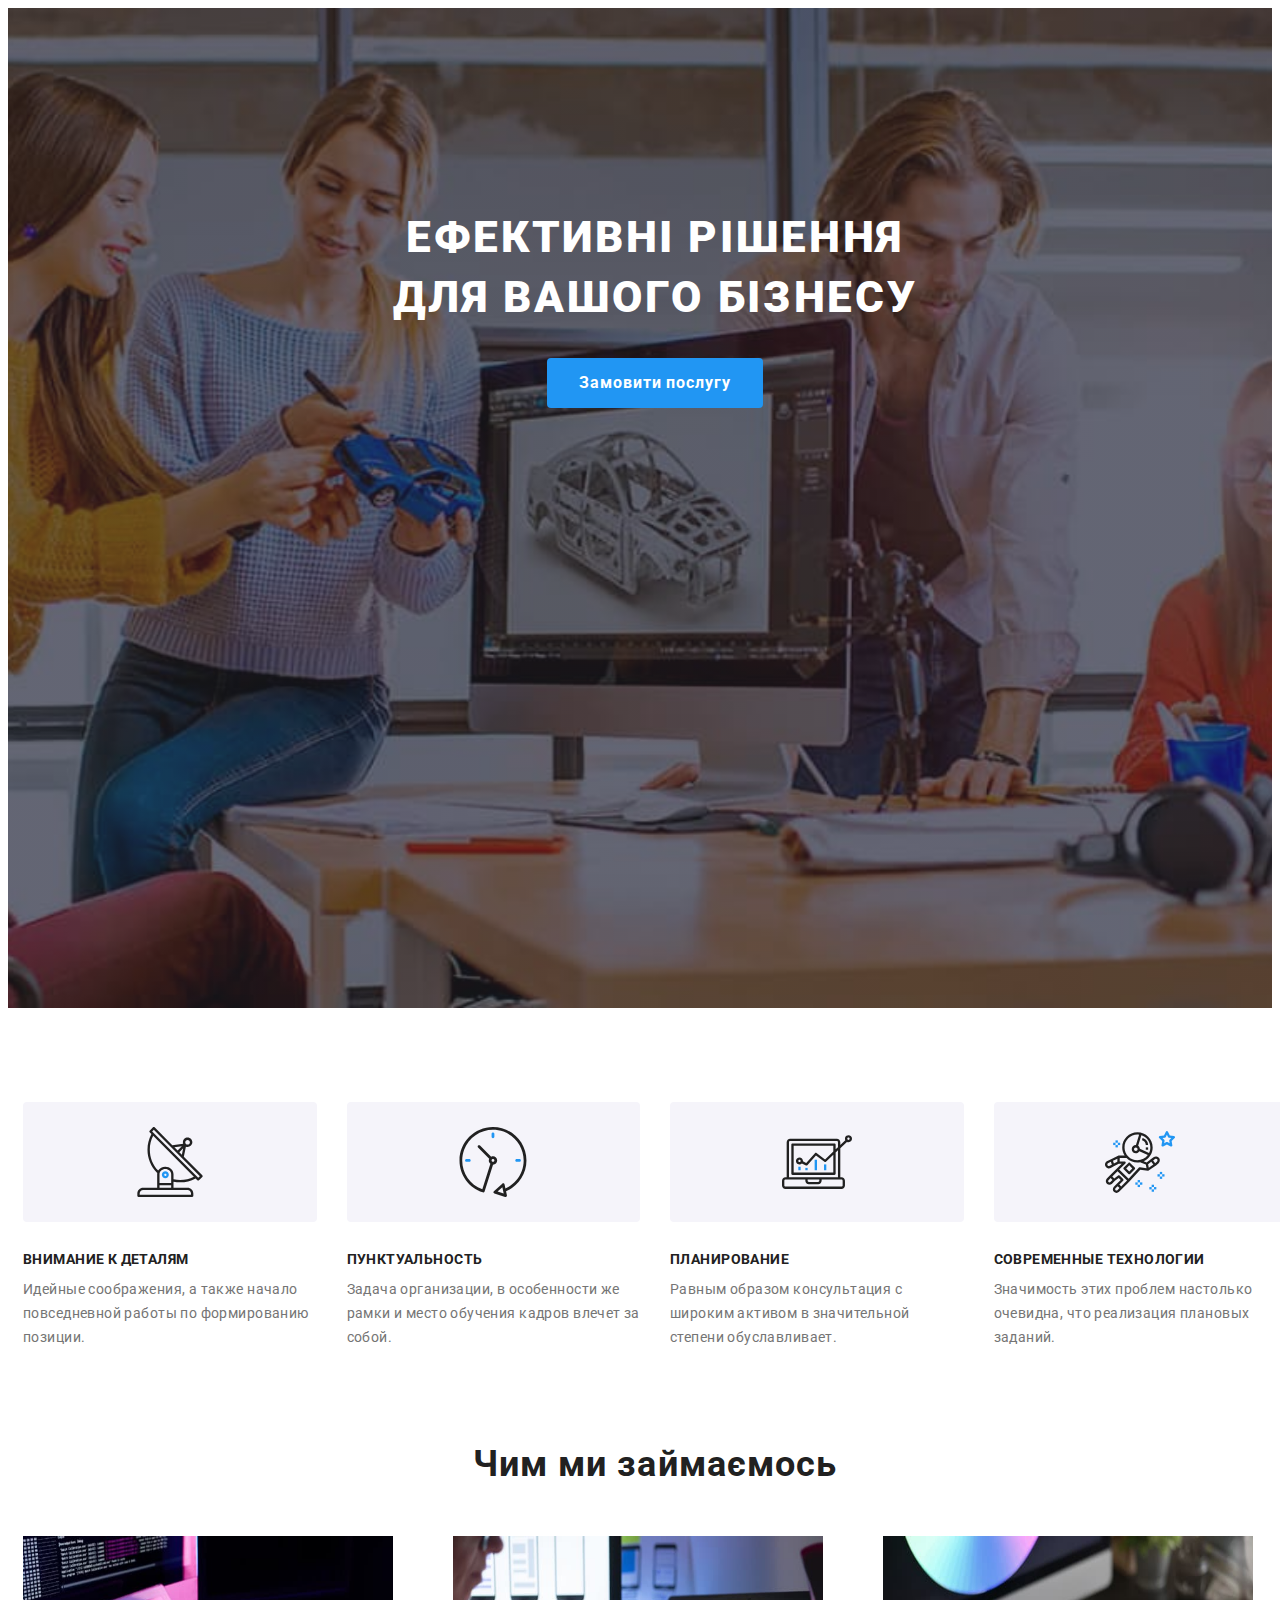
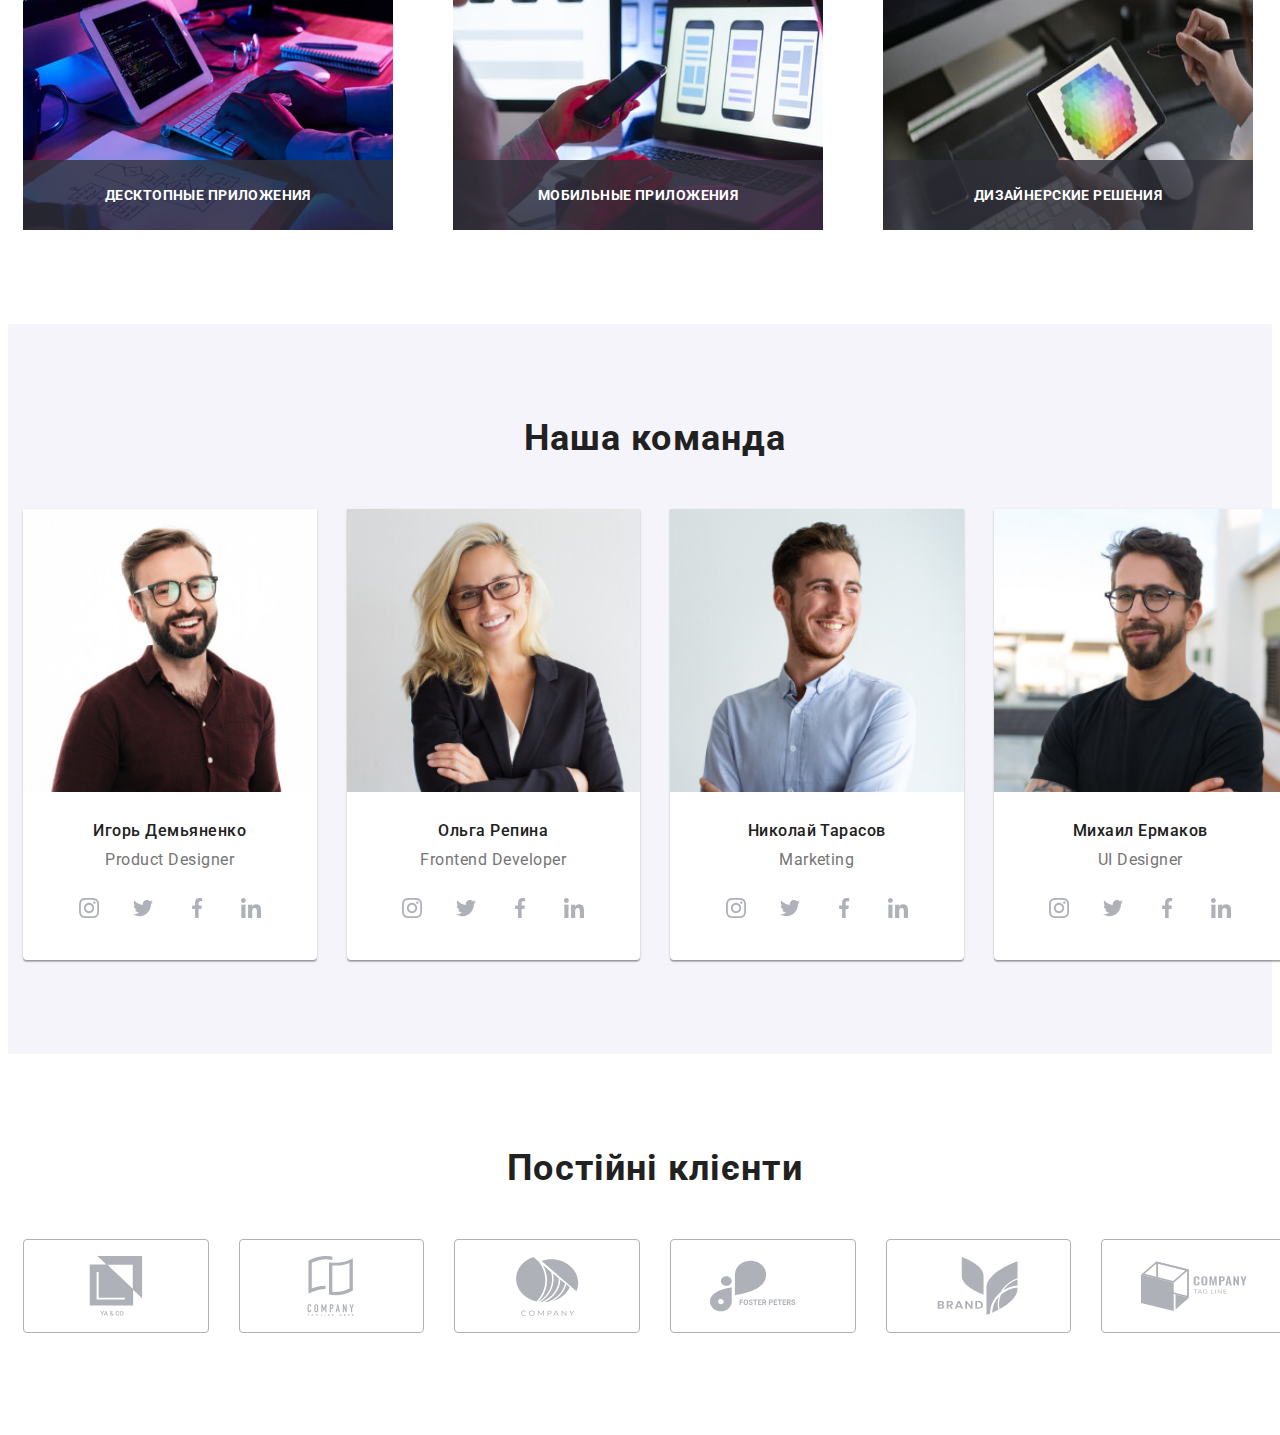
==== index.html @ 26235d07 "add some sections and all pictures" ====
<!DOCTYPE html>
<html lang="ru">
  <head>
    <meta charset="UTF-8" />
    <meta http-equiv="X-UA-Compatible" content="IE=edge" />
    <meta name="viewport" content="width=device-width, initial-scale=1.0" />
    <link rel="preconnect" href="https://fonts.googleapis.com" />
    <link rel="preconnect" href="https://fonts.gstatic.com" crossorigin />
    <title>hwone</title>
    <link
      href="https://fonts.googleapis.com/css2?family=Raleway:wght@700&family=Roboto:wght@400;500;700;900&display=swap"
      rel="stylesheet"
    />
    <link
      rel="stylesheet"
      href="https://cdnjs.cloudflare.com/ajax/libs/modern-normalize/1.1.0/modern-normalize.min.css"
      integrity="sha512-wpPYUAdjBVSE4KJnH1VR1HeZfpl1ub8YT/NKx4PuQ5NmX2tKuGu6U/JRp5y+Y8XG2tV+wKQpNHVUX03MfMFn9Q=="
      crossorigin="anonymous"
      referrerpolicy="no-referrer"
    />
    <!-- <link rel="stylesheet" href="./css/styles.css" /> -->
    <link rel="stylesheet" href="./css/main.min.css" />
    <meta name="viewport" content="width=device-width, initial-scale=1.0" />
  </head>
  <body>
    <!-- хедер -->
    <!-- <header class="header-page">
      <div class="container header">
        <nav class="navigation">
          <a href="./index.html" class="logo logo--dark link"><span class="logo--acent">Web</span>Studio</a>
          <ul class="nav-list list">
            <li class="nav-list__item">
              <a href="#" class="nav-list__link current link">Студія</a>
            </li>
            <li class="nav-list__item">
              <a href="portfolio.html" class="nav-list__link link">Портфоліо</a>
            </li>
            <li class="nav-list__item">
              <a href="#" class="nav-list__link link">Контакти</a>
            </li>
          </ul>
        </nav>

        <ul class="contacts-list list">
          <li class="contacts-list__item">
            <a href="mailto:info@devstudio.com" class="contacts-list__link contacts-list__text link"
              ><svg class="contacts-list__icon" width="16" height="12">
                <use href="./images/symbol-defs.svg#icon-envelope"></use>
              </svg>
              info@devstudio.com</a
            >
          </li>
          <li class="contacts-list__item">
            <a href="tel:+380961111111" class="contacts-list__link contacts-list__text link">
              <svg class="contacts-list__icon" width="10" height="16">
                <use href="./images/symbol-defs.svg#icon-smartphone"></use>
              </svg>
              +38 096 111 11 11
            </a>
          </li>
        </ul>
      </div>
    </header> -->

    <!-- кінець хедер -->

    <!-- герой -->
    <main>
      <section class="hero">
        <div class="container">
          <h1 class="baner__text">
            Ефективні рішення <br />
            для вашого бізнесу
          </h1>
          <button data-modal-open type="button" class="baner-btn">Замовити послугу</button>
        </div>
      </section>
      <!-- кінець героя -->

      <!-- Особливості -->
      <section class="section">
        <div class="container container--features">
          <h2 class="visually-hidden">Особливості</h2>
          <ul class="features-list list">
            <li class="features-list__item">
              <div class="features-list__img">
                <svg width="70" height="70">
                  <use href="./images/symbol-defs.svg#icon-antenna-1"></use>
                </svg>
              </div>
              <h3 class="features-list__name">Внимание к деталям</h3>
              <p class="features-list__text">
                Идейные соображения, а также начало повседневной работы по формированию позиции.
              </p>
            </li>

            <li class="features-list__item">
              <div class="features-list__img">
                <svg width="70" height="70">
                  <use href="./images/symbol-defs.svg#icon-clock-1"></use>
                </svg>
              </div>
              <h3 class="features-list__name">Пунктуальность</h3>
              <p class="features-list__text">
                Задача организации, в особенности же рамки и место обучения кадров влечет за собой.
              </p>
            </li>

            <li class="features-list__item">
              <div class="features-list__img">
                <svg width="70" height="70">
                  <use href="./images/symbol-defs.svg#icon-diagram-1"></use>
                </svg>
              </div>
              <h3 class="features-list__name">Планирование</h3>
              <p class="features-list__text">
                Равным образом консультация с широким активом в значительной степени обуславливает.
              </p>
            </li>

            <li class="features-list__item">
              <div class="features-list__img">
                <svg width="70" height="70">
                  <use href="./images/symbol-defs.svg#icon-astronaut-1"></use>
                </svg>
              </div>
              <h3 class="features-list__name">Современные технологии</h3>
              <p class="features-list__text">
                Значимость этих проблем настолько очевидна, что реализация плановых заданий.
              </p>
            </li>
          </ul>
        </div>
      </section>
      <!-- кінець особливості -->

      <!-- Чим ми займаємось -->
      <section class="section section--works">
        <div class="container">
          <h2 class="works__label">Чим ми займаємось</h2>
          <ul class="works-list list">
            <li class="works-list__item">
              <img src="images/box1.jpg" width="370" height="294" alt="box1" />
              <p class="works-list__text">Десктопные приложения</p>
            </li>
            <li class="works-list__item">
              <img src="images/box2.jpg" width="370" height="294" alt="box2" />
              <p class="works-list__text">Мобильные приложения</p>
            </li>
            <li class="works-list__item">
              <img src="images/box3.jpg" width="370" height="294" alt="box3" />
              <p class="works-list__text">Дизайнерские решения</p>
            </li>
          </ul>
        </div>
      </section>
      <!-- кінець чим ми займаємось -->

      <!-- Наша команда -->
      <section class="about-us section">
        <div class="container">
          <h2 class="members-label">Наша команда</h2>
          <ul class="members-list list">
            <li class="members-list__item">
              <picture>
                <source
                  srcset="images/img(1-1)-desc.jpg 1x, images/img(1-2)-desc.jpg 2x"
                  type="image/jpeg"
                  media="(min-width: 1200px)"
                />

                <source
                  srcset="images/tab/index/img(1-1)-tab.jpg 1x, images/tab/index/img(1-2)-tab.jpg 2x"
                  type="image/jpeg"
                  media="(min-width: 768px)"
                />

                <source
                  srcset="images/mob/index/img(1-1)-mob.jpg 1x, images/mob/index/img(1-2)-mob.jpg 2x"
                  type="image/jpeg"
                  media="(min-width: 480px)"
                />

                <img src="images/mob/index/img(1-1)-mob.jpg" alt="teamcard1" width="450" height="auto" />
              </picture>

              <div class="member-info">
                <h3 class="member-info__label">Игорь Демьяненко</h3>
                <p class="member-info__position">Product Designer</p>
                <ul class="social-list list">
                  <li class="social-list__item">
                    <a href="" class="social-list__link link">
                      <svg class="social-list__icon" width="20" height="20">
                        <use href="./images/symbol-defs.svg#icon-instagram-2"></use>
                      </svg>
                    </a>
                  </li>
                  <li class="social-list__item">
                    <a href="" class="social-list__link link">
                      <svg class="social-list__icon" width="20" height="20">
                        <use href="./images/symbol-defs.svg#icon-twitter-1"></use>
                      </svg>
                    </a>
                  </li>
                  <li class="social-list__item">
                    <a href="" class="social-list__link link">
                      <svg class="social-list__icon" width="20" height="20">
                        <use href="./images/symbol-defs.svg#icon-facebook-1"></use>
                      </svg>
                    </a>
                  </li>
                  <li class="social-list__item">
                    <a href="" class="social-list__link link">
                      <svg class="social-list__icon" width="20" height="20">
                        <use href="./images/symbol-defs.svg#icon-linkedin-1"></use>
                      </svg>
                    </a>
                  </li>
                </ul>
              </div>
            </li>

            <li class="members-list__item">
              <picture>
                <source
                  srcset="images/img(2-1)-desc.jpg 1x, images/img(2-2)-desc.jpg 2x"
                  type="image/jpeg"
                  media="(min-width: 1200px)"
                />

                <source
                  srcset="images/tab/index/img(2-1)-tab.jpg 1x, images/tab/index/img(2-2)-tab.jpg 2x"
                  type="image/jpeg"
                  media="(min-width: 768px)"
                />

                <source
                  srcset="images/mob/index/img(2-1)-mob.jpg 1x, images/mob/index/img(2-2)-mob.jpg 2x"
                  type="image/jpeg"
                  media="(min-width: 480px)"
                />

                <img src="images/mob/index/img(2-1)-mob.jpg" alt="teamcard2" width="450" height="auto" />
              </picture>

              <div class="member-info">
                <h3 class="member-info__label">Ольга Репина</h3>
                <p class="member-info__position">Frontend Developer</p>
                <ul class="social-list list">
                  <li class="social-list__item">
                    <a href="" class="social-list__link link">
                      <svg class="social-list__icon" width="20" height="20">
                        <use href="./images/symbol-defs.svg#icon-instagram-2"></use>
                      </svg>
                    </a>
                  </li>
                  <li class="social-list__item">
                    <a href="" class="social-list__link link">
                      <svg class="social-list__icon" width="20" height="20">
                        <use href="./images/symbol-defs.svg#icon-twitter-1"></use>
                      </svg>
                    </a>
                  </li>
                  <li class="social-list__item">
                    <a href="" class="social-list__link link">
                      <svg class="social-list__icon" width="20" height="20">
                        <use href="./images/symbol-defs.svg#icon-facebook-1"></use>
                      </svg>
                    </a>
                  </li>
                  <li class="social-list__item">
                    <a href="" class="social-list__link link">
                      <svg class="social-list__icon" width="20" height="20">
                        <use href="./images/symbol-defs.svg#icon-linkedin-1"></use>
                      </svg>
                    </a>
                  </li>
                </ul>
              </div>
            </li>

            <li class="members-list__item">
              <picture>
                <source
                  srcset="images/img(3-1)-desc.jpg 1x, images/img(3-2)-desc.jpg 2x"
                  type="image/jpeg"
                  media="(min-width: 1200px)"
                />

                <source
                  srcset="images/tab/index/img(3-1)-tab.jpg 1x, images/tab/index/img(3-2)-tab.jpg 2x"
                  type="image/jpeg"
                  media="(min-width: 768px)"
                />

                <source
                  srcset="images/mob/index/img(3-1)-mob.jpg 1x, images/mob/index/img(3-2)-mob.jpg 2x"
                  type="image/jpeg"
                  media="(min-width: 480px)"
                />

                <img src="images/mob/index/img(3-1)-mob.jpg" alt="teamcard3" width="450" height="auto" />
              </picture>

              <div class="member-info">
                <h3 class="member-info__label">Николай Тарасов</h3>
                <p class="member-info__position">Marketing</p>
                <ul class="social-list list">
                  <li class="social-list__item">
                    <a href="" class="social-list__link link">
                      <svg class="social-list__icon" width="20" height="20">
                        <use href="./images/symbol-defs.svg#icon-instagram-2"></use>
                      </svg>
                    </a>
                  </li>
                  <li class="social-list__item">
                    <a href="" class="social-list__link link">
                      <svg class="social-list__icon" width="20" height="20">
                        <use href="./images/symbol-defs.svg#icon-twitter-1"></use>
                      </svg>
                    </a>
                  </li>
                  <li class="social-list__item">
                    <a href="" class="social-list__link link">
                      <svg class="social-list__icon" width="20" height="20">
                        <use href="./images/symbol-defs.svg#icon-facebook-1"></use>
                      </svg>
                    </a>
                  </li>
                  <li class="social-list__item">
                    <a href="" class="social-list__link link">
                      <svg class="social-list__icon" width="20" height="20">
                        <use href="./images/symbol-defs.svg#icon-linkedin-1"></use>
                      </svg>
                    </a>
                  </li>
                </ul>
              </div>
            </li>

            <li class="members-list__item">
              <picture>
                <source
                  srcset="images/img(4-1)-desc.jpg 1x, images/img(4-2)-desc.jpg 2x"
                  type="image/jpeg"
                  media="(min-width: 1200px)"
                />

                <source
                  srcset="images/tab/index/img(4-1)-tab.jpg 1x, images/tab/index/img(4-2)-tab.jpg 2x"
                  type="image/jpeg"
                  media="(min-width: 768px)"
                />

                <source
                  srcset="images/mob/index/img(4-1)-mob.jpg 1x, images/mob/index/img(4-2)-mob.jpg 2x"
                  type="image/jpeg"
                  media="(min-width: 480px)"
                />

                <img src="images/mob/index/img(4-1)-mob.jpg" alt="teamcard4" width="450" height="auto" />
              </picture>

              <div class="member-info">
                <h3 class="member-info__label">Михаил Ермаков</h3>
                <p class="member-info__position">UI Designer</p>
                <ul class="social-list list">
                  <li class="social-list__item">
                    <a href="" class="social-list__link link">
                      <svg class="social-list__icon" width="20" height="20">
                        <use href="./images/symbol-defs.svg#icon-instagram-2"></use>
                      </svg>
                    </a>
                  </li>
                  <li class="social-list__item">
                    <a href="" class="social-list__link link">
                      <svg class="social-list__icon" width="20" height="20">
                        <use href="./images/symbol-defs.svg#icon-twitter-1"></use>
                      </svg>
                    </a>
                  </li>
                  <li class="social-list__item">
                    <a href="" class="social-list__link link">
                      <svg class="social-list__icon" width="20" height="20">
                        <use href="./images/symbol-defs.svg#icon-facebook-1"></use>
                      </svg>
                    </a>
                  </li>
                  <li class="social-list__item">
                    <a href="" class="social-list__link link">
                      <svg class="social-list__icon" width="20" height="20">
                        <use href="./images/symbol-defs.svg#icon-linkedin-1"></use>
                      </svg>
                    </a>
                  </li>
                </ul>
              </div>
            </li>
          </ul>
        </div>
      </section>
      <!-- кінець наша команда -->

      <!-- партнери -->

      <section class="partners">
        <div class="container">
          <h2 class="partners-label">Постійні клієнти</h2>
          <ul class="partners-list list">
            <li class="partners-list__item">
              <a href="" class="partners-list__link link"
                ><svg class="partners-list__icon" width="106" height="60">
                  <use href="./images/symbol-defs.svg#icon-group"></use></svg
              ></a>
            </li>
            <li class="partners-list__item">
              <a href="" class="partners-list__link link"
                ><svg class="partners-list__icon" width="106" height="60">
                  <use href="./images/symbol-defs.svg#icon-group-1"></use></svg
              ></a>
            </li>
            <li class="partners-list__item">
              <a href="" class="partners-list__link link"
                ><svg class="partners-list__icon" width="106" height="60">
                  <use href="./images/symbol-defs.svg#icon-group-2"></use></svg
              ></a>
            </li>
            <li class="partners-list__item">
              <a href="" class="partners-list__link link"
                ><svg class="partners-list__icon" width="106" height="60">
                  <use href="./images/symbol-defs.svg#icon-group-3"></use></svg
              ></a>
            </li>
            <li class="partners-list__item">
              <a href="" class="partners-list__link link"
                ><svg class="partners-list__icon" width="106" height="60">
                  <use href="./images/symbol-defs.svg#icon-group-4"></use></svg
              ></a>
            </li>
            <li class="partners-list__item">
              <a href="" class="partners-list__link link"
                ><svg class="partners-list__icon" width="106" height="60">
                  <use href="./images/symbol-defs.svg#icon-group-5"></use></svg
              ></a>
            </li>
          </ul>
        </div>
      </section>
    </main>
    <!-- кінець партнери -->

    <!-- Підвал -->
    <!-- <footer class="footer">
      <div class="container footer-main">
        <div class="container-footer">
          <a href="./index.html" class="logo logo--light link"><span class="logo--acent">Web</span>Studio</a>
          <address class="address">
            <ul class="address-list list">
              <li class="address-list__item">
                <a
                  class="address-list__link link"
                  href="https://goo.gl/maps/oR3F1YAG6LvCoMsa9"
                  target="_blank"
                  rel="noopener noreferrer"
                  >г. Киев, пр-т Леси Украинки, 26</a
                >
              </li>
              <li class="address-list__item">
                <a class="address-list__link address-list__text link" href="mailto:info@example.com"
                  >info@devstudio.com</a
                >
              </li>
              <li class="address-list__item">
                <a class="address-list__link address-list__text link" href="tel:+380991111111"
                  >+38 099 111 11 11</a
                >
              </li>
            </ul>
          </address>
        </div>
        <div class="footer-social">
          <h3 class="footer-soc-label">Долучайтесь</h3>
          <ul class="soc-list list">
            <li class="soc-list__item">
              <a href="" class="soc-list__link link">
                <svg class="soc-list__icon" width="20" height="20">
                  <use href="./images/symbol-defs.svg#icon-instagram-2"></use>
                </svg>
              </a>
            </li>
            <li class="soc-list__item">
              <a href="" class="soc-list__link link">
                <svg class="soc-list__icon" width="20" height="20">
                  <use href="./images/symbol-defs.svg#icon-twitter-1"></use>
                </svg>
              </a>
            </li>
            <li class="soc-list__item">
              <a href="" class="soc-list__link link">
                <svg class="soc-list__icon" width="20" height="20">
                  <use href="./images/symbol-defs.svg#icon-facebook-1"></use>
                </svg>
              </a>
            </li>
            <li class="soc-list__item">
              <a href="" class="soc-list__link link">
                <svg class="soc-list__icon" width="20" height="20">
                  <use href="./images/symbol-defs.svg#icon-linkedin-1"></use>
                </svg>
              </a>
            </li>
          </ul>
        </div>

        <div class="spam">
          <h3 class="footer-soc-label">Підпишіться на розсилку</h3>
          <form class="spam-form">
            <input class="spam-mail" type="email" name="mail" placeholder="E-mail" required />
            <div class="botton-spam">
              <button class="btn-spam" type="submit">
                Підписатись

                <svg class="subscribe" width="24" height="24">
                  <use href="./images/symbol-defs.svg#icon-send"></use>
                </svg>
              </button>
            </div>
          </form>
        </div>
      </div>
    </footer> -->

    <!-- modal -->
    <!-- <div class="backdrop is-hidden" data-modal>
      <div class="modal-div">
        <button class="close-icon" type="button" data-modal-close>
          <svg width="30" height="30">
            <use href="./images/symbol-defs.svg#icon-close-b"></use>
          </svg>
        </button>
        <form>
          <p class="modal-title">Оставьте свои данные, мы вам перезвоним</p>

          <div class="modal">
            <label class="modal-label" for="user-name"> Ім'я</label>
            <div class="input-wrap">
              <input type="text" name="user-name" id="user-name" class="input-wrap__item" required />
              <svg class="form-icon" width="18" height="18">
                <use href="./images/symbol-defs.svg#icon-person"></use>
              </svg>
            </div>
          </div>

          <div class="modal">
            <label class="modal-label" for="user-tel"> Телефон</label>
            <div class="input-wrap">
              <input type="tel" name="user-tel" id="user-tel" class="input-wrap__item" required />
              <svg class="form-icon" width="18" height="18">
                <use href="./images/symbol-defs.svg#icon-phone"></use>
              </svg>
            </div>
          </div>

          <div class="modal">
            <label class="modal-label" for="user-email"> Пошта </label>
            <div class="input-wrap">
              <input type="email" name="user-email" id="user-email" class="input-wrap__item" required />
              <svg class="form-icon" width="18" height="18">
                <use href="./images/symbol-defs.svg#icon-email"></use>
              </svg>
            </div>
          </div>

          <div class="modal-coment">
            <label class="modal-label" for="text-area">Коментар</label>
            <textarea
              class="text-place"
              name="text-area"
              id="text-area"
              placeholder="Введіть текст"
            ></textarea>
          </div>

          <div class="checkbox">
            <input
              class="check-input visually-hidden"
              type="checkbox"
              name="privacy"
              id="privacy"
              value="accept rules"
              required
            />
            <label for="privacy" class="form-text-box"
              >Соглашаюсь с рассылкой и принимаю <a class="accept" href="#"> Условия договора</a></label
            >
          </div>

          <div class="button-form">
            <button class="btn-form" type="submit">Відправити</button>
          </div>
        </form>
      </div>
    </div> -->
    <script src="./js/modal.js"></script>
  </body>
</html>
---- css/main.min.css ----
body{font-family:"Roboto",sans-serif;letter-spacing:.03em;font-size:14px;color:#757575;background-color:#fff}.container{width:100%;margin:0 auto;padding-left:15px;padding-right:15px}h1,h2,h3,h4,h5,h6,p{margin:0}a{text-decoration:none;color:#afb1b8}a.accept{-webkit-text-decoration-line:underline;text-decoration-line:underline;text-underline-position:under;color:#2196f3;line-height:1.71}img{display:block;max-width:100%}.address{font-style:normal;margin-top:20px}.list{list-style:none;padding-left:0;margin:0}.link{text-decoration:none}.member-info{padding-top:30px;padding-bottom:30px}.section{padding-bottom:94px}@media screen and (max-width: 480px){.section{padding-bottom:60px}}@media screen and (min-width: 481px)and (max-width: 768px){.section{padding-bottom:60px}}@media screen and (min-width: 481px)and (max-width: 768px){.container--portfolio{max-width:480px}}.visually-hidden{position:absolute;width:1px;height:1px;margin:-1px;border:0;padding:0;white-space:nowrap;-webkit-clip-path:inset(100%);clip-path:inset(100%);clip:rect(0 0 0 0);overflow:hidden}@media screen and (max-width: 480px){.section--works{position:absolute;width:1px;height:1px;margin:-1px;border:0;padding:0;white-space:nowrap;-webkit-clip-path:inset(100%);clip-path:inset(100%);clip:rect(0 0 0 0);overflow:hidden}}@media screen and (min-width: 481px)and (max-width: 768px){.section--works{position:absolute;width:1px;height:1px;margin:-1px;border:0;padding:0;white-space:nowrap;-webkit-clip-path:inset(100%);clip-path:inset(100%);clip:rect(0 0 0 0);overflow:hidden}}.current{color:#2196f3;position:relative}.current::after{content:"";position:absolute;width:100%;height:4px;bottom:0;background:#2196f3;border-radius:2px}.btn-form,.btn-spam{min-width:200px;height:50px;cursor:pointer;font-family:inherit;font-weight:700;font-size:16px;line-height:1.88;text-align:center;letter-spacing:.06em;border:none;border-radius:4px;background-color:#2196f3;color:#fff;-webkit-transition:background-color 250ms cubic-bezier(0.4, 0, 0.2, 1),-webkit-box-shadow 250ms cubic-bezier(0.4, 0, 0.2, 1);transition:background-color 250ms cubic-bezier(0.4, 0, 0.2, 1),-webkit-box-shadow 250ms cubic-bezier(0.4, 0, 0.2, 1);transition:background-color 250ms cubic-bezier(0.4, 0, 0.2, 1),box-shadow 250ms cubic-bezier(0.4, 0, 0.2, 1);transition:background-color 250ms cubic-bezier(0.4, 0, 0.2, 1),box-shadow 250ms cubic-bezier(0.4, 0, 0.2, 1),-webkit-box-shadow 250ms cubic-bezier(0.4, 0, 0.2, 1);display:-webkit-box;display:-ms-flexbox;display:flex;-webkit-box-align:center;-ms-flex-align:center;align-items:center;-webkit-box-pack:center;-ms-flex-pack:center;justify-content:center}.btn-form:hover,.btn-form:focus,.btn-spam:hover,.btn-spam:focus{background-color:#188ce8;-webkit-box-shadow:0px 4px 4px rgba(0,0,0,.15);box-shadow:0px 4px 4px rgba(0,0,0,.15)}.baner-btn{padding:10px 32px;min-width:200px;cursor:pointer;font-family:inherit;font-weight:700;font-size:16px;line-height:1.88;text-align:center;letter-spacing:.06em;border:none;border-radius:4px;background-color:#2196f3;color:#fff;-webkit-transition:background-color 250ms cubic-bezier(0.4, 0, 0.2, 1);transition:background-color 250ms cubic-bezier(0.4, 0, 0.2, 1)}.baner-btn:hover,.baner-btn:focus{background-color:#188ce8}.filter-list__btn{padding:6px 22px;cursor:pointer;font-family:inherit;font-weight:500;font-size:16px;line-height:1.62;text-align:center;letter-spacing:.03em;background-color:#f5f4fa;color:#212121;border:none;border-radius:4px;-webkit-transition:background-color 250ms cubic-bezier(0.4, 0, 0.2, 1),color 250ms cubic-bezier(0.4, 0, 0.2, 1),-webkit-box-shadow 250ms cubic-bezier(0.4, 0, 0.2, 1);transition:background-color 250ms cubic-bezier(0.4, 0, 0.2, 1),color 250ms cubic-bezier(0.4, 0, 0.2, 1),-webkit-box-shadow 250ms cubic-bezier(0.4, 0, 0.2, 1);transition:background-color 250ms cubic-bezier(0.4, 0, 0.2, 1),color 250ms cubic-bezier(0.4, 0, 0.2, 1),box-shadow 250ms cubic-bezier(0.4, 0, 0.2, 1);transition:background-color 250ms cubic-bezier(0.4, 0, 0.2, 1),color 250ms cubic-bezier(0.4, 0, 0.2, 1),box-shadow 250ms cubic-bezier(0.4, 0, 0.2, 1),-webkit-box-shadow 250ms cubic-bezier(0.4, 0, 0.2, 1)}.filter-list__btn:hover,.filter-list__btn:focus{background-color:#2196f3;color:#fff;-webkit-box-shadow:0px 3px 1px rgba(0,0,0,.1),0px 1px 2px rgba(0,0,0,.08),0px 2px 2px rgba(0,0,0,.12);box-shadow:0px 3px 1px rgba(0,0,0,.1),0px 1px 2px rgba(0,0,0,.08),0px 2px 2px rgba(0,0,0,.12)}.logo{font-family:"Raleway";font-style:normal;font-weight:700;font-size:26px;line-height:1.19}.logo--acent{color:#2196f3}.logo--dark{color:#212121;margin-right:93px}.logo--light{color:#fff}.header-page{border-bottom:1px solid #ececec;position:relative}.header{display:-webkit-box;display:-ms-flexbox;display:flex}.contacts-list__item{display:-webkit-box;display:-ms-flexbox;display:flex;-webkit-box-align:center;-ms-flex-align:center;align-items:center}.contacts-list__item+.contacts-list__item{margin-left:50px}.nav-list,.contacts-list{list-style:none;display:-webkit-box;display:-ms-flexbox;display:flex}.contacts-list{margin-left:auto;margin-top:0;margin-bottom:0}.navigation{display:-webkit-box;display:-ms-flexbox;display:flex;-webkit-box-align:center;-ms-flex-align:center;align-items:center}.nav-list__item+.nav-list__item{margin-left:50px}.nav-list__link,.contacts-list__link{color:#212121;font-style:normal;font-weight:500;font-size:14px;line-height:1.14;letter-spacing:.02em;padding-top:32px;padding-bottom:32px;display:-webkit-box;display:-ms-flexbox;display:flex;-webkit-box-align:center;-ms-flex-align:center;align-items:center;-webkit-transition:color 250ms cubic-bezier(0.4, 0, 0.2, 1),fill 250ms cubic-bezier(0.4, 0, 0.2, 1);transition:color 250ms cubic-bezier(0.4, 0, 0.2, 1),fill 250ms cubic-bezier(0.4, 0, 0.2, 1)}.nav-list__link:hover,.nav-list__link:focus{color:#2196f3}.current{color:#188ce8}.contacts-list__link:hover,.contacts-list__link:focus{color:#2196f3}.contacts-list__link:hover .contacts-list__icon,.contacts-list__link:focus .contacts-list__icon{fill:#188ce8}.contacts-list__text{color:#757575}.contacts-list__icon{fill:#757575;margin-right:10px;-webkit-transition:fill 250ms cubic-bezier(0.4, 0, 0.2, 1);transition:fill 250ms cubic-bezier(0.4, 0, 0.2, 1)}.hero{max-width:1600px;height:600px;background-image:-webkit-gradient(linear, left top, left bottom, from(rgba(47, 48, 58, 0.4)), to(rgba(47, 48, 58, 0.4))),url(../images/hero-bg.jpg);background-image:linear-gradient(rgba(47, 48, 58, 0.4), rgba(47, 48, 58, 0.4)),url(../images/hero-bg.jpg);background-color:#2f303a;background-position:center;background-repeat:no-repeat;background-size:cover;text-align:center;margin:0 auto;padding-top:200px;padding-bottom:200px}@media screen and (min-width: 480px)and (max-width: 767px){.hero{height:400px;padding-top:118px;margin-bottom:60px}}@media screen and (min-width: 768px)and (max-width: 1199px){.hero{height:400px;padding-top:118px;margin-bottom:60px}}@media screen and (min-width: 1200px){.hero{margin-bottom:94px}}.baner__text{margin-bottom:30px;margin-left:auto;margin-right:auto;font-weight:900;font-size:44px;line-height:1.36;text-align:center;letter-spacing:.06em;text-transform:uppercase;color:#fff}@media screen and (min-width: 480px)and (max-width: 767px){.baner__text{font-size:26px;line-height:1.62}}container--features{width:100%}.features-list{display:-webkit-box;display:-ms-flexbox;display:flex}@media screen and (min-width: 1200px){.features-list{-ms-flex-wrap:nowrap;flex-wrap:nowrap;gap:30px}}@media screen and (min-width: 480px)and (max-width: 767px){.features-list{-ms-flex-wrap:wrap;flex-wrap:wrap;gap:30px}}@media screen and (min-width: 768px)and (max-width: 1199px){.features-list{-ms-flex-wrap:wrap;flex-wrap:wrap;gap:30px}}.features-list__img{display:-webkit-box;display:-ms-flexbox;display:flex;-webkit-box-pack:center;-ms-flex-pack:center;justify-content:center;-webkit-box-align:center;-ms-flex-align:center;align-items:center;height:120px;background-color:#f5f4fa;margin-bottom:30px;border-radius:4px}.features-list__item{width:100%}@media screen and (min-width: 768px)and (max-width: 1199px){.features-list__item{width:calc((100% - 30px)/2)}}.features-list__name{margin-bottom:10px;font-size:14px;line-height:1.14;letter-spacing:.03em;text-transform:uppercase;color:#212121}@media screen and (min-width: 480px)and (max-width: 767px){.features-list__name{text-align:center}}@media screen and (min-width: 1200px){.features-list__name{text-align:left}}.features-list__text{line-height:1.71;letter-spacing:.03em}.works__label,.members-label,.partners-label{font-size:36px;line-height:1.16;text-align:center;letter-spacing:.03em;color:#212121}.works-list{display:-webkit-box;display:-ms-flexbox;display:flex;margin-top:50px;gap:30px}.works-list__item{position:relative;overflow:hidden}.works-list__item+.works-list__item{margin-left:30px}.works-list__text{display:-webkit-box;display:-ms-flexbox;display:flex;-webkit-box-pack:center;-ms-flex-pack:center;justify-content:center;-webkit-box-align:center;-ms-flex-align:center;align-items:center;position:absolute;bottom:0;width:100%;height:70px;font-weight:700;text-transform:uppercase;background-color:rgba(47,48,58,.8);color:#fff}.member-info__label{margin-bottom:10px;font-weight:500;font-size:16px;line-height:1.18;text-align:center;letter-spacing:.03em;color:#212121}@media screen and (min-width: 480px)and (max-width: 767px){.members-label{padding-top:60px}}@media screen and (min-width: 768px)and (max-width: 1199px){.members-label{padding-top:60px}}@media screen and (min-width: 1200px){.members-label{padding-top:94px}}.members-list__item{background-color:#fff;-webkit-box-shadow:0px 1px 3px rgba(0,0,0,.12),0px 1px 1px rgba(0,0,0,.14),0px 2px 1px rgba(0,0,0,.2);box-shadow:0px 1px 3px rgba(0,0,0,.12),0px 1px 1px rgba(0,0,0,.14),0px 2px 1px rgba(0,0,0,.2);border-radius:0px 0px 4px 4px}@media screen and (min-width: 480px)and (max-width: 767px){.members-list__item{width:100%}}@media screen and (min-width: 768px)and (max-width: 1199px){.members-list__item{width:calc((100% - 30px)/2)}}.member-info__position{font-size:16px;line-height:1.18;text-align:center;letter-spacing:.03em;margin-bottom:16px}.about-us{background-color:#f5f4fa}.members-list{display:-webkit-box;display:-ms-flexbox;display:flex}@media screen and (min-width: 480px)and (max-width: 767px){.members-list{margin-top:30px;width:100%;-ms-flex-wrap:wrap;flex-wrap:wrap;gap:30px}}@media screen and (min-width: 768px)and (max-width: 1199px){.members-list{margin-top:30px;width:100%;-ms-flex-wrap:wrap;flex-wrap:wrap;gap:30px}}@media screen and (min-width: 1200px){.members-list{margin-top:50px;width:100%;-ms-flex-wrap:nowrap;flex-wrap:nowrap;gap:30px}}.social-list__item{width:44px;height:44px}.social-list__item+.social-list__item{margin-left:10px}.social-list__link{width:100%;height:100%;border-radius:50%;display:-webkit-box;display:-ms-flexbox;display:flex;-webkit-box-align:center;-ms-flex-align:center;align-items:center;-webkit-box-pack:center;-ms-flex-pack:center;justify-content:center;color:#afb1b8;-webkit-transition:background-color 250ms cubic-bezier(0.4, 0, 0.2, 1),color 250ms cubic-bezier(0.4, 0, 0.2, 1);transition:background-color 250ms cubic-bezier(0.4, 0, 0.2, 1),color 250ms cubic-bezier(0.4, 0, 0.2, 1)}.social-list__link:hover,.social-list__link:focus{background-color:#2196f3;color:#fff}.social-list__icon{fill:currentColor}.link-icon:hover .social-list__icon,.link-icon:focus .social-list__icon{fill:#fff}.social-list{display:-webkit-box;display:-ms-flexbox;display:flex;-webkit-box-pack:center;-ms-flex-pack:center;justify-content:center}.partners-list{display:-webkit-box;display:-ms-flexbox;display:flex;margin-top:50px}@media screen and (min-width: 768px)and (max-width: 1199px){.partners-list{-ms-flex-wrap:wrap;flex-wrap:wrap;gap:30px;margin-top:30px}}@media screen and (min-width: 480px)and (max-width: 767px){.partners-list{-ms-flex-wrap:wrap;flex-wrap:wrap;gap:30px;margin-top:30px}}@media screen and (min-width: 1200px){.partners-list{-ms-flex-wrap:wrap;flex-wrap:wrap;gap:30px;margin-top:50px}}@media screen and (min-width: 480px)and (max-width: 767px){.partners{padding-top:60px;padding-bottom:60px}}@media screen and (min-width: 768px)and (max-width: 1199px){.partners{padding-top:60px;padding-bottom:60px}}@media screen and (min-width: 1200px){.partners{padding-bottom:94px;padding-top:94px}}.partners-list__item:hover .partners-list__link,.partners-list__item:focus .partners-list__link{fill:#2196f3;border-color:#2196f3}@media screen and (min-width: 480px)and (max-width: 767px){.partners-list__item{width:calc((100% - 30px)/2)}}@media screen and (min-width: 768px)and (max-width: 1199px){.partners-list__item{width:calc((100% - 60px)/3)}}@media screen and (min-width: 1200px){.partners-list__item{width:calc((100% - 150px)/6)}}.partners-list__link{height:92px;border:1px solid #afb1b8;border-radius:4px;background:rgba(0,0,0,0);display:-webkit-box;display:-ms-flexbox;display:flex;-webkit-box-pack:center;-ms-flex-pack:center;justify-content:center;-webkit-box-align:center;-ms-flex-align:center;align-items:center;-webkit-transition:color 250ms cubic-bezier(0.4, 0, 0.2, 1),border-color 250ms cubic-bezier(0.4, 0, 0.2, 1);transition:color 250ms cubic-bezier(0.4, 0, 0.2, 1),border-color 250ms cubic-bezier(0.4, 0, 0.2, 1)}.partners-list__link:hover,.partners-list__link:focus{color:#2196f3;border-color:#2196f3}.partners-list__icon{fill:currentColor}.footer-main{display:-webkit-box;display:-ms-flexbox;display:flex;-webkit-box-align:baseline;-ms-flex-align:baseline;align-items:baseline}.footer-social{margin-left:70px}.footer{background-color:#2f303a;padding-top:60px;padding-bottom:60px}.address-list__item+.address-list__item{margin-top:9px}.address-list__link{padding:0;font-weight:400;font-size:14px;line-height:1.71;letter-spacing:.03em;color:#fff;-webkit-transition:color 250ms cubic-bezier(0.4, 0, 0.2, 1);transition:color 250ms cubic-bezier(0.4, 0, 0.2, 1)}.address-list__mail,.address-list__tel{color:rgba(255,255,255,.6)}.address-list__link{margin:0;margin-top:20px}.address-list__link:hover,.address-list__link:focus{color:#2196f3}.address-list__text{color:rgba(255,255,255,.6)}.footer-soc-label{font-size:14px;line-height:16px;letter-spacing:.03em;text-transform:uppercase;color:#fff}.soc-list{display:-webkit-box;display:-ms-flexbox;display:flex;margin-top:20px}.footer-soc-item+.footer-soc-item{margin-left:10px}.soc-list__icon{fill:#fff}.soc-list__link{width:100%;height:100%;border-radius:50%;display:-webkit-box;display:-ms-flexbox;display:flex;-webkit-box-align:center;-ms-flex-align:center;align-items:center;-webkit-box-pack:center;-ms-flex-pack:center;justify-content:center;fill:#afb1b8;background:rgba(255,255,255,.1);-webkit-transition:background-color 250ms cubic-bezier(0.4, 0, 0.2, 1);transition:background-color 250ms cubic-bezier(0.4, 0, 0.2, 1)}.soc-list__link:hover,.soc-list__link:focus{background-color:#2196f3}.soc-list__item{width:44px;height:44px}.soc-list__item+.soc-list__item{margin-left:10px}.subscribe{margin-left:10px}.spam-mail{background-color:rgba(0,0,0,0);border:1px solid rgba(255,255,255,.3);border-radius:4px;-webkit-box-shadow:0px 4px 4px rgba(0,0,0,.15);box-shadow:0px 4px 4px rgba(0,0,0,.15);width:358px;height:50px;padding-left:16px;margin-right:12px;color:#fff;-webkit-transition:border-color 250ms cubic-bezier(0.4, 0, 0.2, 1);transition:border-color 250ms cubic-bezier(0.4, 0, 0.2, 1)}.spam-mail:hover,.spam-mail:focus{border-color:#2196f3}.spam-form{display:-webkit-box;display:-ms-flexbox;display:flex;margin-top:20px}.spam{margin-left:93px}.card-label__name{width:auto;height:auto;margin:0;margin-bottom:4px;font-size:18px;line-height:2;letter-spacing:.06em;color:#212121}.card-label__direction{margin:0;font-size:16px;line-height:1.87;letter-spacing:.03em;color:#757575}.filter-list{display:-webkit-box;display:-ms-flexbox;display:flex;-ms-flex-wrap:wrap;flex-wrap:wrap;gap:8px;margin-bottom:40px}@media screen and (min-width: 480px)and (max-width: 767px){.filter-list{display:-webkit-box;display:-ms-flexbox;display:flex;-ms-flex-wrap:wrap;flex-wrap:wrap;margin-bottom:40px;gap:15px 8px;-webkit-box-pack:start;-ms-flex-pack:start;justify-content:flex-start}}@media screen and (min-width: 768px)and (max-width: 1199px){.filter-list{display:-webkit-box;display:-ms-flexbox;display:flex;-ms-flex-wrap:wrap;flex-wrap:wrap;-webkit-box-pack:center;-ms-flex-pack:center;justify-content:center;gap:8px}}@media screen and (min-width: 1200px){.filter-list{display:-webkit-box;display:-ms-flexbox;display:flex;-webkit-box-pack:center;-ms-flex-pack:center;justify-content:center;margin-bottom:50px;margin-top:0;gap:8px}}.cards-list{display:-webkit-box;display:-ms-flexbox;display:flex;-ms-flex-wrap:wrap;flex-wrap:wrap}@media screen and (min-width: 480px)and (max-width: 767px){.cards-list{width:100%}}@media screen and (min-width: 768px)and (max-width: 1199px){.cards-list{margin-top:30px;width:100%;-ms-flex-wrap:wrap;flex-wrap:wrap;gap:30px}}@media screen and (min-width: 1200px){.cards-list{gap:30px;margin-top:50px}}.cards-list__item{-webkit-transition:translatex 250ms cubic-bezier(0.4, 0, 0.2, 1);transition:translatex 250ms cubic-bezier(0.4, 0, 0.2, 1)}@media screen and (min-width: 480px)and (max-width: 767px){.cards-list__item{margin-bottom:30px}}@media screen and (min-width: 768px)and (max-width: 1199px){.cards-list__item{width:calc((100% - 30px)/2)}}@media screen and (min-width: 1200px){.cards-list__item{width:calc((100% - 60px)/3)}}.pic{position:relative;overflow:hidden}.pic__overlay{display:-webkit-box;display:-ms-flexbox;display:flex;position:absolute;top:0;left:0;background-color:rgba(33,150,243,.9);width:100%;height:100%;-webkit-transform:translatey(100%);transform:translatey(100%);-webkit-transition:-webkit-transform 250ms ease;transition:-webkit-transform 250ms ease;transition:transform 250ms ease;transition:transform 250ms ease, -webkit-transform 250ms ease}.cards-list__item:hover .pic__overlay{-webkit-transform:translatex(0);transform:translatex(0)}.cards-list__link:focus .pic__overlay{-webkit-transform:translatex(0);transform:translatex(0)}.pic__overlay p{color:#fff;padding:63px 24px;margin:0;font-size:18px;line-height:1.56}.cards-list__link{display:block;-webkit-transition:-webkit-box-shadow 250ms cubic-bezier(0.4, 0, 0.2, 1);transition:-webkit-box-shadow 250ms cubic-bezier(0.4, 0, 0.2, 1);transition:box-shadow 250ms cubic-bezier(0.4, 0, 0.2, 1);transition:box-shadow 250ms cubic-bezier(0.4, 0, 0.2, 1), -webkit-box-shadow 250ms cubic-bezier(0.4, 0, 0.2, 1)}.cards-list__link:hover,.cards-list__link:focus{-webkit-box-shadow:0px 1px 1px rgba(0,0,0,.12),0px 4px 4px rgba(0,0,0,.06),1px 4px 6px rgba(0,0,0,.16);box-shadow:0px 1px 1px rgba(0,0,0,.12),0px 4px 4px rgba(0,0,0,.06),1px 4px 6px rgba(0,0,0,.16)}@media screen and (min-width: 768px)and (max-width: 1199px){.cards-list__link{height:100%;display:-webkit-box;display:-ms-flexbox;display:flex;-webkit-box-orient:vertical;-webkit-box-direction:normal;-ms-flex-direction:column;flex-direction:column;max-width:100%}}.section-filter{padding:94px 0px}.card-label{padding:20px 23px;border:1px solid #eee;border-top:none;height:auto}@media screen and (min-width: 768px)and (max-width: 1199px){.card-label{-webkit-box-flex:1;-ms-flex-positive:1;flex-grow:1;max-width:450px}}.is-hidden{visibility:hidden;opacity:0;pointer-events:none}.backdrop{position:fixed;width:100%;height:100%;top:0;left:0;background:rgba(0,0,0,.2);-webkit-transition:opacity 300ms cubic-bezier(0.4, 0, 0.2, 1),visibility 300ms cubic-bezier(0.4, 0, 0.2, 1);transition:opacity 300ms cubic-bezier(0.4, 0, 0.2, 1),visibility 300ms cubic-bezier(0.4, 0, 0.2, 1)}.backdrop.is-hidden .modal{-webkit-transform:translate(-50%, -50%) scale(0);transform:translate(-50%, -50%) scale(0)}.modal-div{position:absolute;top:50%;left:50%;width:528px;min-height:581px;background-color:#fff;-webkit-transform:translate(-50%, -50%) scale(1);transform:translate(-50%, -50%) scale(1);-webkit-transition:-webkit-transform 300ms;transition:-webkit-transform 300ms;transition:transform 300ms;transition:transform 300ms, -webkit-transform 300ms;-webkit-box-shadow:0px 1px 3px rgba(0,0,0,.12),0px 1px 1px rgba(0,0,0,.14),0px 2px 1px rgba(0,0,0,.2);box-shadow:0px 1px 3px rgba(0,0,0,.12),0px 1px 1px rgba(0,0,0,.14),0px 2px 1px rgba(0,0,0,.2);border-radius:4px;padding:40px}.close-icon{display:-webkit-box;display:-ms-flexbox;display:flex;-webkit-box-align:center;-ms-flex-align:center;align-items:center;-webkit-box-pack:center;-ms-flex-pack:center;justify-content:center;position:absolute;top:8px;right:8px;background:rgba(0,0,0,0);padding:6px;width:30px;height:30px;border:1px solid rgba(0,0,0,.1);border-radius:50%;-webkit-transition:fill 250ms cubic-bezier(0.4, 0, 0.2, 1);transition:fill 250ms cubic-bezier(0.4, 0, 0.2, 1);cursor:pointer}.close-icon:hover,.close-icon:focus{fill:#2196f3}.modal-title{font-weight:700;font-size:20px;text-align:center;color:#212121;margin-bottom:12px}.input-wrap__item{position:relative;display:-webkit-box;display:-ms-flexbox;display:flex;-webkit-box-orient:vertical;-webkit-box-direction:normal;-ms-flex-direction:column;flex-direction:column;text-align:start;width:100%;height:40px;border:1px solid rgba(33,33,33,.2);border-radius:4px;outline:none;cursor:pointer;-webkit-transition:border-color 250ms cubic-bezier(0.4, 0, 0.2, 1);transition:border-color 250ms cubic-bezier(0.4, 0, 0.2, 1)}.input-wrap__item:focus-within,.input-wrap__item:hover{border-color:#2196f3}.modal-label{display:-webkit-box;display:-ms-flexbox;display:flex;padding-bottom:4px;font-size:12px;line-height:1.16;letter-spacing:.01em}.form-icon:hover,.form-icon:focus{fill:#2196f3}.input-wrap__item:hover+.form-icon,.input-wrap__item:focus-within+.form-icon{fill:#2196f3}.text-place{border:1px solid rgba(33,33,33,.2);border-radius:4px;outline:none;cursor:pointer;-webkit-transition:border-color 250ms cubic-bezier(0.4, 0, 0.2, 1);transition:border-color 250ms cubic-bezier(0.4, 0, 0.2, 1)}.text-place:hover,.text-place:focus{border-color:#2196f3}.modal{margin-bottom:10px}.input-wrap{position:relative}.input-wrap input{padding-left:42px}.text-place{resize:none;width:100%;height:120px;padding:12px 16px;font-size:12px;line-height:1.16;letter-spacing:.01em}.form-icon{position:absolute;left:12px;top:50%;-webkit-transform:translateY(-50%);transform:translateY(-50%);width:18px;height:18px;fill:#212121;-webkit-transition:fill 250ms cubic-bezier(0.4, 0, 0.2, 1);transition:fill 250ms cubic-bezier(0.4, 0, 0.2, 1)}.button-form{display:-webkit-box;display:-ms-flexbox;display:flex;-webkit-box-pack:center;-ms-flex-pack:center;justify-content:center;margin-top:30px}.form-text-box{display:-webkit-box;display:-ms-flexbox;display:flex;-webkit-box-pack:center;-ms-flex-pack:center;justify-content:center;-webkit-box-align:center;-ms-flex-align:center;align-items:center;color:#757575;cursor:pointer}.form-text-box::before{content:"";width:16px;height:15px;border:2px solid #212121;border-radius:3px;margin-right:8px}.check-input:checked+.form-text-box::before{background-image:url(../images/svg-icons/icon-check.svg);background-position:center;background-repeat:no-repeat;background-size:contain;border:#2196f3}.check-input:checked{background-image:url(../images/svg-icons/icon-check.svg);background-position:center;background-repeat:no-repeat}.checkbox{margin-top:20px}/*# sourceMappingURL=main.min.css.map */
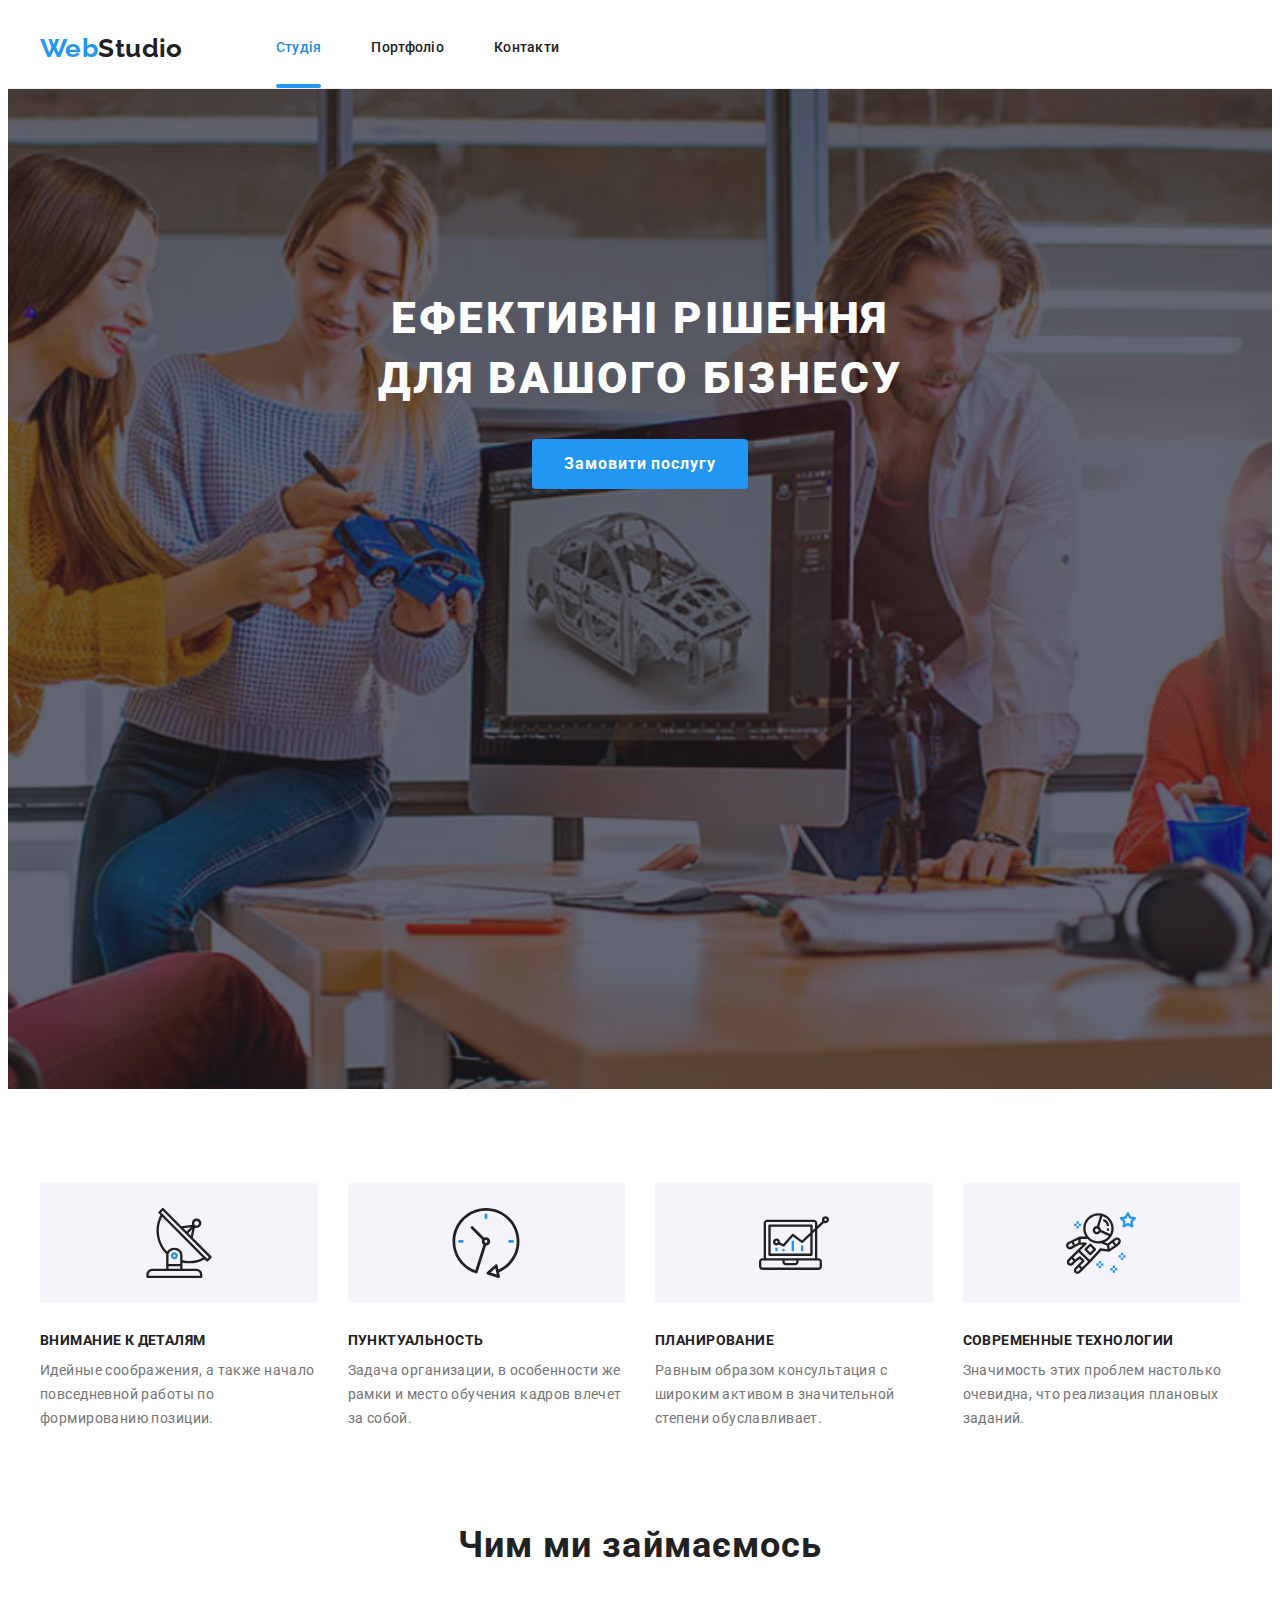
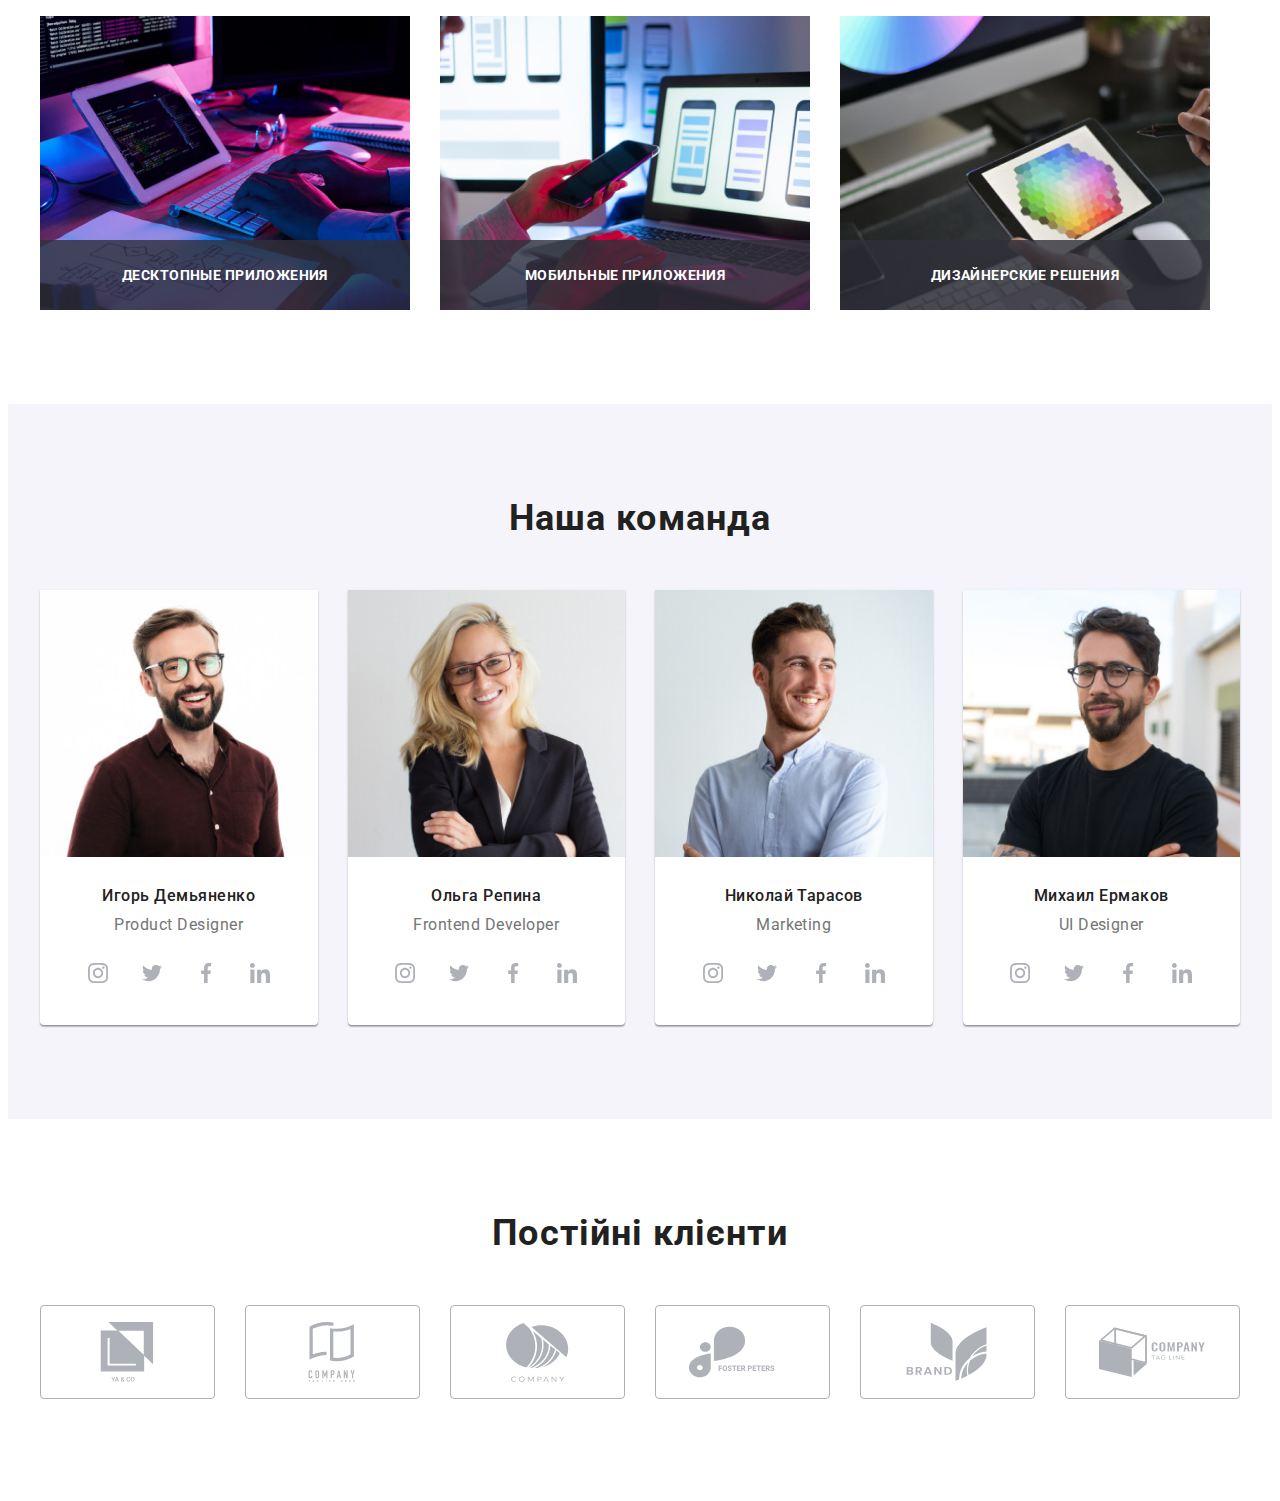
==== commit 7acd1646: "add all pictures and some sections" ====
--- a/index.html
+++ b/index.html
@@ -24,7 +24,7 @@
   </head>
   <body>
     <!-- хедер -->
-    <!-- <header class="header-page">
+    <header class="header-page">
       <div class="container header">
         <nav class="navigation">
           <a href="./index.html" class="logo logo--dark link"><span class="logo--acent">Web</span>Studio</a>
@@ -41,7 +41,7 @@
           </ul>
         </nav>
 
-        <ul class="contacts-list list">
+        <!-- <ul class="contacts-list list">
           <li class="contacts-list__item">
             <a href="mailto:info@devstudio.com" class="contacts-list__link contacts-list__text link"
               ><svg class="contacts-list__icon" width="16" height="12">
@@ -58,16 +58,16 @@
               +38 096 111 11 11
             </a>
           </li>
-        </ul>
+        </ul> -->
       </div>
-    </header> -->
+    </header>
 
     <!-- кінець хедер -->
 
     <!-- герой -->
     <main>
       <section class="hero">
-        <div class="container">
+        <div class="container container--hero">
           <h1 class="baner__text">
             Ефективні рішення <br />
             для вашого бізнесу
@@ -140,15 +140,39 @@
           <h2 class="works__label">Чим ми займаємось</h2>
           <ul class="works-list list">
             <li class="works-list__item">
-              <img src="images/box1.jpg" width="370" height="294" alt="box1" />
+              <picture>
+                <source
+                srcset="./images/work-1@1.jpg 1x, ./images/work-1@2.jpg x2"
+                type="image/jpeg"
+                media="(min-width: 1200px)"
+                />
+              <img  src="images/work-1@1.jpg" width="370px" height="auto" alt="box1" />
+              </picture>
+
               <p class="works-list__text">Десктопные приложения</p>
             </li>
+
             <li class="works-list__item">
-              <img src="images/box2.jpg" width="370" height="294" alt="box2" />
+              <picture>
+                <source
+                srcset="./images/work-2@1.jpg 1x, ./images/work-2@2.jpg x2"
+                type="image/jpeg"
+                media="(min-width: 1200px)"
+                />
+              <img  src="images/work-2@1.jpg" width="370px" height="auto" alt="box2" />
+              </picture>
               <p class="works-list__text">Мобильные приложения</p>
             </li>
+
             <li class="works-list__item">
-              <img src="images/box3.jpg" width="370" height="294" alt="box3" />
+              <picture>
+                <source
+                srcset="./images/work-3@1.jpg 1x, ./images/work-3@2.jpg x2"
+                type="image/jpeg"
+                media="(min-width: 1200px)"
+                />
+              <img  src="images/work-3@1.jpg" width="370px" height="auto" alt="box3" />
+              </picture>
               <p class="works-list__text">Дизайнерские решения</p>
             </li>
           </ul>
--- a/css/main.min.css
+++ b/css/main.min.css
@@ -1 +1 @@
-body{font-family:"Roboto",sans-serif;letter-spacing:.03em;font-size:14px;color:#757575;background-color:#fff}.container{width:100%;margin:0 auto;padding-left:15px;padding-right:15px}h1,h2,h3,h4,h5,h6,p{margin:0}a{text-decoration:none;color:#afb1b8}a.accept{-webkit-text-decoration-line:underline;text-decoration-line:underline;text-underline-position:under;color:#2196f3;line-height:1.71}img{display:block;max-width:100%}.address{font-style:normal;margin-top:20px}.list{list-style:none;padding-left:0;margin:0}.link{text-decoration:none}.member-info{padding-top:30px;padding-bottom:30px}.section{padding-bottom:94px}@media screen and (max-width: 480px){.section{padding-bottom:60px}}@media screen and (min-width: 481px)and (max-width: 768px){.section{padding-bottom:60px}}@media screen and (min-width: 481px)and (max-width: 768px){.container--portfolio{max-width:480px}}.visually-hidden{position:absolute;width:1px;height:1px;margin:-1px;border:0;padding:0;white-space:nowrap;-webkit-clip-path:inset(100%);clip-path:inset(100%);clip:rect(0 0 0 0);overflow:hidden}@media screen and (max-width: 480px){.section--works{position:absolute;width:1px;height:1px;margin:-1px;border:0;padding:0;white-space:nowrap;-webkit-clip-path:inset(100%);clip-path:inset(100%);clip:rect(0 0 0 0);overflow:hidden}}@media screen and (min-width: 481px)and (max-width: 768px){.section--works{position:absolute;width:1px;height:1px;margin:-1px;border:0;padding:0;white-space:nowrap;-webkit-clip-path:inset(100%);clip-path:inset(100%);clip:rect(0 0 0 0);overflow:hidden}}.current{color:#2196f3;position:relative}.current::after{content:"";position:absolute;width:100%;height:4px;bottom:0;background:#2196f3;border-radius:2px}.btn-form,.btn-spam{min-width:200px;height:50px;cursor:pointer;font-family:inherit;font-weight:700;font-size:16px;line-height:1.88;text-align:center;letter-spacing:.06em;border:none;border-radius:4px;background-color:#2196f3;color:#fff;-webkit-transition:background-color 250ms cubic-bezier(0.4, 0, 0.2, 1),-webkit-box-shadow 250ms cubic-bezier(0.4, 0, 0.2, 1);transition:background-color 250ms cubic-bezier(0.4, 0, 0.2, 1),-webkit-box-shadow 250ms cubic-bezier(0.4, 0, 0.2, 1);transition:background-color 250ms cubic-bezier(0.4, 0, 0.2, 1),box-shadow 250ms cubic-bezier(0.4, 0, 0.2, 1);transition:background-color 250ms cubic-bezier(0.4, 0, 0.2, 1),box-shadow 250ms cubic-bezier(0.4, 0, 0.2, 1),-webkit-box-shadow 250ms cubic-bezier(0.4, 0, 0.2, 1);display:-webkit-box;display:-ms-flexbox;display:flex;-webkit-box-align:center;-ms-flex-align:center;align-items:center;-webkit-box-pack:center;-ms-flex-pack:center;justify-content:center}.btn-form:hover,.btn-form:focus,.btn-spam:hover,.btn-spam:focus{background-color:#188ce8;-webkit-box-shadow:0px 4px 4px rgba(0,0,0,.15);box-shadow:0px 4px 4px rgba(0,0,0,.15)}.baner-btn{padding:10px 32px;min-width:200px;cursor:pointer;font-family:inherit;font-weight:700;font-size:16px;line-height:1.88;text-align:center;letter-spacing:.06em;border:none;border-radius:4px;background-color:#2196f3;color:#fff;-webkit-transition:background-color 250ms cubic-bezier(0.4, 0, 0.2, 1);transition:background-color 250ms cubic-bezier(0.4, 0, 0.2, 1)}.baner-btn:hover,.baner-btn:focus{background-color:#188ce8}.filter-list__btn{padding:6px 22px;cursor:pointer;font-family:inherit;font-weight:500;font-size:16px;line-height:1.62;text-align:center;letter-spacing:.03em;background-color:#f5f4fa;color:#212121;border:none;border-radius:4px;-webkit-transition:background-color 250ms cubic-bezier(0.4, 0, 0.2, 1),color 250ms cubic-bezier(0.4, 0, 0.2, 1),-webkit-box-shadow 250ms cubic-bezier(0.4, 0, 0.2, 1);transition:background-color 250ms cubic-bezier(0.4, 0, 0.2, 1),color 250ms cubic-bezier(0.4, 0, 0.2, 1),-webkit-box-shadow 250ms cubic-bezier(0.4, 0, 0.2, 1);transition:background-color 250ms cubic-bezier(0.4, 0, 0.2, 1),color 250ms cubic-bezier(0.4, 0, 0.2, 1),box-shadow 250ms cubic-bezier(0.4, 0, 0.2, 1);transition:background-color 250ms cubic-bezier(0.4, 0, 0.2, 1),color 250ms cubic-bezier(0.4, 0, 0.2, 1),box-shadow 250ms cubic-bezier(0.4, 0, 0.2, 1),-webkit-box-shadow 250ms cubic-bezier(0.4, 0, 0.2, 1)}.filter-list__btn:hover,.filter-list__btn:focus{background-color:#2196f3;color:#fff;-webkit-box-shadow:0px 3px 1px rgba(0,0,0,.1),0px 1px 2px rgba(0,0,0,.08),0px 2px 2px rgba(0,0,0,.12);box-shadow:0px 3px 1px rgba(0,0,0,.1),0px 1px 2px rgba(0,0,0,.08),0px 2px 2px rgba(0,0,0,.12)}.logo{font-family:"Raleway";font-style:normal;font-weight:700;font-size:26px;line-height:1.19}.logo--acent{color:#2196f3}.logo--dark{color:#212121;margin-right:93px}.logo--light{color:#fff}.header-page{border-bottom:1px solid #ececec;position:relative}.header{display:-webkit-box;display:-ms-flexbox;display:flex}.contacts-list__item{display:-webkit-box;display:-ms-flexbox;display:flex;-webkit-box-align:center;-ms-flex-align:center;align-items:center}.contacts-list__item+.contacts-list__item{margin-left:50px}.nav-list,.contacts-list{list-style:none;display:-webkit-box;display:-ms-flexbox;display:flex}.contacts-list{margin-left:auto;margin-top:0;margin-bottom:0}.navigation{display:-webkit-box;display:-ms-flexbox;display:flex;-webkit-box-align:center;-ms-flex-align:center;align-items:center}.nav-list__item+.nav-list__item{margin-left:50px}.nav-list__link,.contacts-list__link{color:#212121;font-style:normal;font-weight:500;font-size:14px;line-height:1.14;letter-spacing:.02em;padding-top:32px;padding-bottom:32px;display:-webkit-box;display:-ms-flexbox;display:flex;-webkit-box-align:center;-ms-flex-align:center;align-items:center;-webkit-transition:color 250ms cubic-bezier(0.4, 0, 0.2, 1),fill 250ms cubic-bezier(0.4, 0, 0.2, 1);transition:color 250ms cubic-bezier(0.4, 0, 0.2, 1),fill 250ms cubic-bezier(0.4, 0, 0.2, 1)}.nav-list__link:hover,.nav-list__link:focus{color:#2196f3}.current{color:#188ce8}.contacts-list__link:hover,.contacts-list__link:focus{color:#2196f3}.contacts-list__link:hover .contacts-list__icon,.contacts-list__link:focus .contacts-list__icon{fill:#188ce8}.contacts-list__text{color:#757575}.contacts-list__icon{fill:#757575;margin-right:10px;-webkit-transition:fill 250ms cubic-bezier(0.4, 0, 0.2, 1);transition:fill 250ms cubic-bezier(0.4, 0, 0.2, 1)}.hero{max-width:1600px;height:600px;background-image:-webkit-gradient(linear, left top, left bottom, from(rgba(47, 48, 58, 0.4)), to(rgba(47, 48, 58, 0.4))),url(../images/hero-bg.jpg);background-image:linear-gradient(rgba(47, 48, 58, 0.4), rgba(47, 48, 58, 0.4)),url(../images/hero-bg.jpg);background-color:#2f303a;background-position:center;background-repeat:no-repeat;background-size:cover;text-align:center;margin:0 auto;padding-top:200px;padding-bottom:200px}@media screen and (min-width: 480px)and (max-width: 767px){.hero{height:400px;padding-top:118px;margin-bottom:60px}}@media screen and (min-width: 768px)and (max-width: 1199px){.hero{height:400px;padding-top:118px;margin-bottom:60px}}@media screen and (min-width: 1200px){.hero{margin-bottom:94px}}.baner__text{margin-bottom:30px;margin-left:auto;margin-right:auto;font-weight:900;font-size:44px;line-height:1.36;text-align:center;letter-spacing:.06em;text-transform:uppercase;color:#fff}@media screen and (min-width: 480px)and (max-width: 767px){.baner__text{font-size:26px;line-height:1.62}}container--features{width:100%}.features-list{display:-webkit-box;display:-ms-flexbox;display:flex}@media screen and (min-width: 1200px){.features-list{-ms-flex-wrap:nowrap;flex-wrap:nowrap;gap:30px}}@media screen and (min-width: 480px)and (max-width: 767px){.features-list{-ms-flex-wrap:wrap;flex-wrap:wrap;gap:30px}}@media screen and (min-width: 768px)and (max-width: 1199px){.features-list{-ms-flex-wrap:wrap;flex-wrap:wrap;gap:30px}}.features-list__img{display:-webkit-box;display:-ms-flexbox;display:flex;-webkit-box-pack:center;-ms-flex-pack:center;justify-content:center;-webkit-box-align:center;-ms-flex-align:center;align-items:center;height:120px;background-color:#f5f4fa;margin-bottom:30px;border-radius:4px}.features-list__item{width:100%}@media screen and (min-width: 768px)and (max-width: 1199px){.features-list__item{width:calc((100% - 30px)/2)}}.features-list__name{margin-bottom:10px;font-size:14px;line-height:1.14;letter-spacing:.03em;text-transform:uppercase;color:#212121}@media screen and (min-width: 480px)and (max-width: 767px){.features-list__name{text-align:center}}@media screen and (min-width: 1200px){.features-list__name{text-align:left}}.features-list__text{line-height:1.71;letter-spacing:.03em}.works__label,.members-label,.partners-label{font-size:36px;line-height:1.16;text-align:center;letter-spacing:.03em;color:#212121}.works-list{display:-webkit-box;display:-ms-flexbox;display:flex;margin-top:50px;gap:30px}.works-list__item{position:relative;overflow:hidden}.works-list__item+.works-list__item{margin-left:30px}.works-list__text{display:-webkit-box;display:-ms-flexbox;display:flex;-webkit-box-pack:center;-ms-flex-pack:center;justify-content:center;-webkit-box-align:center;-ms-flex-align:center;align-items:center;position:absolute;bottom:0;width:100%;height:70px;font-weight:700;text-transform:uppercase;background-color:rgba(47,48,58,.8);color:#fff}.member-info__label{margin-bottom:10px;font-weight:500;font-size:16px;line-height:1.18;text-align:center;letter-spacing:.03em;color:#212121}@media screen and (min-width: 480px)and (max-width: 767px){.members-label{padding-top:60px}}@media screen and (min-width: 768px)and (max-width: 1199px){.members-label{padding-top:60px}}@media screen and (min-width: 1200px){.members-label{padding-top:94px}}.members-list__item{background-color:#fff;-webkit-box-shadow:0px 1px 3px rgba(0,0,0,.12),0px 1px 1px rgba(0,0,0,.14),0px 2px 1px rgba(0,0,0,.2);box-shadow:0px 1px 3px rgba(0,0,0,.12),0px 1px 1px rgba(0,0,0,.14),0px 2px 1px rgba(0,0,0,.2);border-radius:0px 0px 4px 4px}@media screen and (min-width: 480px)and (max-width: 767px){.members-list__item{width:100%}}@media screen and (min-width: 768px)and (max-width: 1199px){.members-list__item{width:calc((100% - 30px)/2)}}.member-info__position{font-size:16px;line-height:1.18;text-align:center;letter-spacing:.03em;margin-bottom:16px}.about-us{background-color:#f5f4fa}.members-list{display:-webkit-box;display:-ms-flexbox;display:flex}@media screen and (min-width: 480px)and (max-width: 767px){.members-list{margin-top:30px;width:100%;-ms-flex-wrap:wrap;flex-wrap:wrap;gap:30px}}@media screen and (min-width: 768px)and (max-width: 1199px){.members-list{margin-top:30px;width:100%;-ms-flex-wrap:wrap;flex-wrap:wrap;gap:30px}}@media screen and (min-width: 1200px){.members-list{margin-top:50px;width:100%;-ms-flex-wrap:nowrap;flex-wrap:nowrap;gap:30px}}.social-list__item{width:44px;height:44px}.social-list__item+.social-list__item{margin-left:10px}.social-list__link{width:100%;height:100%;border-radius:50%;display:-webkit-box;display:-ms-flexbox;display:flex;-webkit-box-align:center;-ms-flex-align:center;align-items:center;-webkit-box-pack:center;-ms-flex-pack:center;justify-content:center;color:#afb1b8;-webkit-transition:background-color 250ms cubic-bezier(0.4, 0, 0.2, 1),color 250ms cubic-bezier(0.4, 0, 0.2, 1);transition:background-color 250ms cubic-bezier(0.4, 0, 0.2, 1),color 250ms cubic-bezier(0.4, 0, 0.2, 1)}.social-list__link:hover,.social-list__link:focus{background-color:#2196f3;color:#fff}.social-list__icon{fill:currentColor}.link-icon:hover .social-list__icon,.link-icon:focus .social-list__icon{fill:#fff}.social-list{display:-webkit-box;display:-ms-flexbox;display:flex;-webkit-box-pack:center;-ms-flex-pack:center;justify-content:center}.partners-list{display:-webkit-box;display:-ms-flexbox;display:flex;margin-top:50px}@media screen and (min-width: 768px)and (max-width: 1199px){.partners-list{-ms-flex-wrap:wrap;flex-wrap:wrap;gap:30px;margin-top:30px}}@media screen and (min-width: 480px)and (max-width: 767px){.partners-list{-ms-flex-wrap:wrap;flex-wrap:wrap;gap:30px;margin-top:30px}}@media screen and (min-width: 1200px){.partners-list{-ms-flex-wrap:wrap;flex-wrap:wrap;gap:30px;margin-top:50px}}@media screen and (min-width: 480px)and (max-width: 767px){.partners{padding-top:60px;padding-bottom:60px}}@media screen and (min-width: 768px)and (max-width: 1199px){.partners{padding-top:60px;padding-bottom:60px}}@media screen and (min-width: 1200px){.partners{padding-bottom:94px;padding-top:94px}}.partners-list__item:hover .partners-list__link,.partners-list__item:focus .partners-list__link{fill:#2196f3;border-color:#2196f3}@media screen and (min-width: 480px)and (max-width: 767px){.partners-list__item{width:calc((100% - 30px)/2)}}@media screen and (min-width: 768px)and (max-width: 1199px){.partners-list__item{width:calc((100% - 60px)/3)}}@media screen and (min-width: 1200px){.partners-list__item{width:calc((100% - 150px)/6)}}.partners-list__link{height:92px;border:1px solid #afb1b8;border-radius:4px;background:rgba(0,0,0,0);display:-webkit-box;display:-ms-flexbox;display:flex;-webkit-box-pack:center;-ms-flex-pack:center;justify-content:center;-webkit-box-align:center;-ms-flex-align:center;align-items:center;-webkit-transition:color 250ms cubic-bezier(0.4, 0, 0.2, 1),border-color 250ms cubic-bezier(0.4, 0, 0.2, 1);transition:color 250ms cubic-bezier(0.4, 0, 0.2, 1),border-color 250ms cubic-bezier(0.4, 0, 0.2, 1)}.partners-list__link:hover,.partners-list__link:focus{color:#2196f3;border-color:#2196f3}.partners-list__icon{fill:currentColor}.footer-main{display:-webkit-box;display:-ms-flexbox;display:flex;-webkit-box-align:baseline;-ms-flex-align:baseline;align-items:baseline}.footer-social{margin-left:70px}.footer{background-color:#2f303a;padding-top:60px;padding-bottom:60px}.address-list__item+.address-list__item{margin-top:9px}.address-list__link{padding:0;font-weight:400;font-size:14px;line-height:1.71;letter-spacing:.03em;color:#fff;-webkit-transition:color 250ms cubic-bezier(0.4, 0, 0.2, 1);transition:color 250ms cubic-bezier(0.4, 0, 0.2, 1)}.address-list__mail,.address-list__tel{color:rgba(255,255,255,.6)}.address-list__link{margin:0;margin-top:20px}.address-list__link:hover,.address-list__link:focus{color:#2196f3}.address-list__text{color:rgba(255,255,255,.6)}.footer-soc-label{font-size:14px;line-height:16px;letter-spacing:.03em;text-transform:uppercase;color:#fff}.soc-list{display:-webkit-box;display:-ms-flexbox;display:flex;margin-top:20px}.footer-soc-item+.footer-soc-item{margin-left:10px}.soc-list__icon{fill:#fff}.soc-list__link{width:100%;height:100%;border-radius:50%;display:-webkit-box;display:-ms-flexbox;display:flex;-webkit-box-align:center;-ms-flex-align:center;align-items:center;-webkit-box-pack:center;-ms-flex-pack:center;justify-content:center;fill:#afb1b8;background:rgba(255,255,255,.1);-webkit-transition:background-color 250ms cubic-bezier(0.4, 0, 0.2, 1);transition:background-color 250ms cubic-bezier(0.4, 0, 0.2, 1)}.soc-list__link:hover,.soc-list__link:focus{background-color:#2196f3}.soc-list__item{width:44px;height:44px}.soc-list__item+.soc-list__item{margin-left:10px}.subscribe{margin-left:10px}.spam-mail{background-color:rgba(0,0,0,0);border:1px solid rgba(255,255,255,.3);border-radius:4px;-webkit-box-shadow:0px 4px 4px rgba(0,0,0,.15);box-shadow:0px 4px 4px rgba(0,0,0,.15);width:358px;height:50px;padding-left:16px;margin-right:12px;color:#fff;-webkit-transition:border-color 250ms cubic-bezier(0.4, 0, 0.2, 1);transition:border-color 250ms cubic-bezier(0.4, 0, 0.2, 1)}.spam-mail:hover,.spam-mail:focus{border-color:#2196f3}.spam-form{display:-webkit-box;display:-ms-flexbox;display:flex;margin-top:20px}.spam{margin-left:93px}.card-label__name{width:auto;height:auto;margin:0;margin-bottom:4px;font-size:18px;line-height:2;letter-spacing:.06em;color:#212121}.card-label__direction{margin:0;font-size:16px;line-height:1.87;letter-spacing:.03em;color:#757575}.filter-list{display:-webkit-box;display:-ms-flexbox;display:flex;-ms-flex-wrap:wrap;flex-wrap:wrap;gap:8px;margin-bottom:40px}@media screen and (min-width: 480px)and (max-width: 767px){.filter-list{display:-webkit-box;display:-ms-flexbox;display:flex;-ms-flex-wrap:wrap;flex-wrap:wrap;margin-bottom:40px;gap:15px 8px;-webkit-box-pack:start;-ms-flex-pack:start;justify-content:flex-start}}@media screen and (min-width: 768px)and (max-width: 1199px){.filter-list{display:-webkit-box;display:-ms-flexbox;display:flex;-ms-flex-wrap:wrap;flex-wrap:wrap;-webkit-box-pack:center;-ms-flex-pack:center;justify-content:center;gap:8px}}@media screen and (min-width: 1200px){.filter-list{display:-webkit-box;display:-ms-flexbox;display:flex;-webkit-box-pack:center;-ms-flex-pack:center;justify-content:center;margin-bottom:50px;margin-top:0;gap:8px}}.cards-list{display:-webkit-box;display:-ms-flexbox;display:flex;-ms-flex-wrap:wrap;flex-wrap:wrap}@media screen and (min-width: 480px)and (max-width: 767px){.cards-list{width:100%}}@media screen and (min-width: 768px)and (max-width: 1199px){.cards-list{margin-top:30px;width:100%;-ms-flex-wrap:wrap;flex-wrap:wrap;gap:30px}}@media screen and (min-width: 1200px){.cards-list{gap:30px;margin-top:50px}}.cards-list__item{-webkit-transition:translatex 250ms cubic-bezier(0.4, 0, 0.2, 1);transition:translatex 250ms cubic-bezier(0.4, 0, 0.2, 1)}@media screen and (min-width: 480px)and (max-width: 767px){.cards-list__item{margin-bottom:30px}}@media screen and (min-width: 768px)and (max-width: 1199px){.cards-list__item{width:calc((100% - 30px)/2)}}@media screen and (min-width: 1200px){.cards-list__item{width:calc((100% - 60px)/3)}}.pic{position:relative;overflow:hidden}.pic__overlay{display:-webkit-box;display:-ms-flexbox;display:flex;position:absolute;top:0;left:0;background-color:rgba(33,150,243,.9);width:100%;height:100%;-webkit-transform:translatey(100%);transform:translatey(100%);-webkit-transition:-webkit-transform 250ms ease;transition:-webkit-transform 250ms ease;transition:transform 250ms ease;transition:transform 250ms ease, -webkit-transform 250ms ease}.cards-list__item:hover .pic__overlay{-webkit-transform:translatex(0);transform:translatex(0)}.cards-list__link:focus .pic__overlay{-webkit-transform:translatex(0);transform:translatex(0)}.pic__overlay p{color:#fff;padding:63px 24px;margin:0;font-size:18px;line-height:1.56}.cards-list__link{display:block;-webkit-transition:-webkit-box-shadow 250ms cubic-bezier(0.4, 0, 0.2, 1);transition:-webkit-box-shadow 250ms cubic-bezier(0.4, 0, 0.2, 1);transition:box-shadow 250ms cubic-bezier(0.4, 0, 0.2, 1);transition:box-shadow 250ms cubic-bezier(0.4, 0, 0.2, 1), -webkit-box-shadow 250ms cubic-bezier(0.4, 0, 0.2, 1)}.cards-list__link:hover,.cards-list__link:focus{-webkit-box-shadow:0px 1px 1px rgba(0,0,0,.12),0px 4px 4px rgba(0,0,0,.06),1px 4px 6px rgba(0,0,0,.16);box-shadow:0px 1px 1px rgba(0,0,0,.12),0px 4px 4px rgba(0,0,0,.06),1px 4px 6px rgba(0,0,0,.16)}@media screen and (min-width: 768px)and (max-width: 1199px){.cards-list__link{height:100%;display:-webkit-box;display:-ms-flexbox;display:flex;-webkit-box-orient:vertical;-webkit-box-direction:normal;-ms-flex-direction:column;flex-direction:column;max-width:100%}}.section-filter{padding:94px 0px}.card-label{padding:20px 23px;border:1px solid #eee;border-top:none;height:auto}@media screen and (min-width: 768px)and (max-width: 1199px){.card-label{-webkit-box-flex:1;-ms-flex-positive:1;flex-grow:1;max-width:450px}}.is-hidden{visibility:hidden;opacity:0;pointer-events:none}.backdrop{position:fixed;width:100%;height:100%;top:0;left:0;background:rgba(0,0,0,.2);-webkit-transition:opacity 300ms cubic-bezier(0.4, 0, 0.2, 1),visibility 300ms cubic-bezier(0.4, 0, 0.2, 1);transition:opacity 300ms cubic-bezier(0.4, 0, 0.2, 1),visibility 300ms cubic-bezier(0.4, 0, 0.2, 1)}.backdrop.is-hidden .modal{-webkit-transform:translate(-50%, -50%) scale(0);transform:translate(-50%, -50%) scale(0)}.modal-div{position:absolute;top:50%;left:50%;width:528px;min-height:581px;background-color:#fff;-webkit-transform:translate(-50%, -50%) scale(1);transform:translate(-50%, -50%) scale(1);-webkit-transition:-webkit-transform 300ms;transition:-webkit-transform 300ms;transition:transform 300ms;transition:transform 300ms, -webkit-transform 300ms;-webkit-box-shadow:0px 1px 3px rgba(0,0,0,.12),0px 1px 1px rgba(0,0,0,.14),0px 2px 1px rgba(0,0,0,.2);box-shadow:0px 1px 3px rgba(0,0,0,.12),0px 1px 1px rgba(0,0,0,.14),0px 2px 1px rgba(0,0,0,.2);border-radius:4px;padding:40px}.close-icon{display:-webkit-box;display:-ms-flexbox;display:flex;-webkit-box-align:center;-ms-flex-align:center;align-items:center;-webkit-box-pack:center;-ms-flex-pack:center;justify-content:center;position:absolute;top:8px;right:8px;background:rgba(0,0,0,0);padding:6px;width:30px;height:30px;border:1px solid rgba(0,0,0,.1);border-radius:50%;-webkit-transition:fill 250ms cubic-bezier(0.4, 0, 0.2, 1);transition:fill 250ms cubic-bezier(0.4, 0, 0.2, 1);cursor:pointer}.close-icon:hover,.close-icon:focus{fill:#2196f3}.modal-title{font-weight:700;font-size:20px;text-align:center;color:#212121;margin-bottom:12px}.input-wrap__item{position:relative;display:-webkit-box;display:-ms-flexbox;display:flex;-webkit-box-orient:vertical;-webkit-box-direction:normal;-ms-flex-direction:column;flex-direction:column;text-align:start;width:100%;height:40px;border:1px solid rgba(33,33,33,.2);border-radius:4px;outline:none;cursor:pointer;-webkit-transition:border-color 250ms cubic-bezier(0.4, 0, 0.2, 1);transition:border-color 250ms cubic-bezier(0.4, 0, 0.2, 1)}.input-wrap__item:focus-within,.input-wrap__item:hover{border-color:#2196f3}.modal-label{display:-webkit-box;display:-ms-flexbox;display:flex;padding-bottom:4px;font-size:12px;line-height:1.16;letter-spacing:.01em}.form-icon:hover,.form-icon:focus{fill:#2196f3}.input-wrap__item:hover+.form-icon,.input-wrap__item:focus-within+.form-icon{fill:#2196f3}.text-place{border:1px solid rgba(33,33,33,.2);border-radius:4px;outline:none;cursor:pointer;-webkit-transition:border-color 250ms cubic-bezier(0.4, 0, 0.2, 1);transition:border-color 250ms cubic-bezier(0.4, 0, 0.2, 1)}.text-place:hover,.text-place:focus{border-color:#2196f3}.modal{margin-bottom:10px}.input-wrap{position:relative}.input-wrap input{padding-left:42px}.text-place{resize:none;width:100%;height:120px;padding:12px 16px;font-size:12px;line-height:1.16;letter-spacing:.01em}.form-icon{position:absolute;left:12px;top:50%;-webkit-transform:translateY(-50%);transform:translateY(-50%);width:18px;height:18px;fill:#212121;-webkit-transition:fill 250ms cubic-bezier(0.4, 0, 0.2, 1);transition:fill 250ms cubic-bezier(0.4, 0, 0.2, 1)}.button-form{display:-webkit-box;display:-ms-flexbox;display:flex;-webkit-box-pack:center;-ms-flex-pack:center;justify-content:center;margin-top:30px}.form-text-box{display:-webkit-box;display:-ms-flexbox;display:flex;-webkit-box-pack:center;-ms-flex-pack:center;justify-content:center;-webkit-box-align:center;-ms-flex-align:center;align-items:center;color:#757575;cursor:pointer}.form-text-box::before{content:"";width:16px;height:15px;border:2px solid #212121;border-radius:3px;margin-right:8px}.check-input:checked+.form-text-box::before{background-image:url(../images/svg-icons/icon-check.svg);background-position:center;background-repeat:no-repeat;background-size:contain;border:#2196f3}.check-input:checked{background-image:url(../images/svg-icons/icon-check.svg);background-position:center;background-repeat:no-repeat}.checkbox{margin-top:20px}/*# sourceMappingURL=main.min.css.map */+body{font-family:"Roboto",sans-serif;letter-spacing:.03em;font-size:14px;color:#757575;background-color:#fff}.container{max-width:1200px;margin:0 auto;padding-left:15px;padding-right:15px}h1,h2,h3,h4,h5,h6,p{margin:0}a{text-decoration:none;color:#afb1b8}a.accept{-webkit-text-decoration-line:underline;text-decoration-line:underline;text-underline-position:under;color:#2196f3;line-height:1.71}img{display:block;width:100%}.address{font-style:normal;margin-top:20px}.list{list-style:none;padding-left:0;margin:0}.link{text-decoration:none}.member-info{padding-top:30px;padding-bottom:30px}.section{padding-bottom:94px}@media screen and (max-width: 480px){.section{padding-bottom:60px}}@media screen and (min-width: 481px)and (max-width: 768px){.section{padding-bottom:60px}}@media screen and (min-width: 481px)and (max-width: 768px){.container--portfolio{max-width:480px}}@media screen and (max-width: 1199px){.section--works{display:none}}.visually-hidden{position:absolute;width:1px;height:1px;margin:-1px;border:0;padding:0;white-space:nowrap;-webkit-clip-path:inset(100%);clip-path:inset(100%);clip:rect(0 0 0 0);overflow:hidden}.current{color:#2196f3;position:relative}.current::after{content:"";position:absolute;width:100%;height:4px;bottom:0;background:#2196f3;border-radius:2px}.btn-form,.btn-spam{min-width:200px;height:50px;cursor:pointer;font-family:inherit;font-weight:700;font-size:16px;line-height:1.88;text-align:center;letter-spacing:.06em;border:none;border-radius:4px;background-color:#2196f3;color:#fff;-webkit-transition:background-color 250ms cubic-bezier(0.4, 0, 0.2, 1),-webkit-box-shadow 250ms cubic-bezier(0.4, 0, 0.2, 1);transition:background-color 250ms cubic-bezier(0.4, 0, 0.2, 1),-webkit-box-shadow 250ms cubic-bezier(0.4, 0, 0.2, 1);transition:background-color 250ms cubic-bezier(0.4, 0, 0.2, 1),box-shadow 250ms cubic-bezier(0.4, 0, 0.2, 1);transition:background-color 250ms cubic-bezier(0.4, 0, 0.2, 1),box-shadow 250ms cubic-bezier(0.4, 0, 0.2, 1),-webkit-box-shadow 250ms cubic-bezier(0.4, 0, 0.2, 1);display:-webkit-box;display:-ms-flexbox;display:flex;-webkit-box-align:center;-ms-flex-align:center;align-items:center;-webkit-box-pack:center;-ms-flex-pack:center;justify-content:center}.btn-form:hover,.btn-form:focus,.btn-spam:hover,.btn-spam:focus{background-color:#188ce8;-webkit-box-shadow:0px 4px 4px rgba(0,0,0,.15);box-shadow:0px 4px 4px rgba(0,0,0,.15)}.baner-btn{padding:10px 32px;min-width:200px;cursor:pointer;font-family:inherit;font-weight:700;font-size:16px;line-height:1.88;text-align:center;letter-spacing:.06em;border:none;border-radius:4px;background-color:#2196f3;color:#fff;-webkit-transition:background-color 250ms cubic-bezier(0.4, 0, 0.2, 1);transition:background-color 250ms cubic-bezier(0.4, 0, 0.2, 1)}.baner-btn:hover,.baner-btn:focus{background-color:#188ce8}.filter-list__btn{padding:6px 22px;cursor:pointer;font-family:inherit;font-weight:500;font-size:16px;line-height:1.62;text-align:center;letter-spacing:.03em;background-color:#f5f4fa;color:#212121;border:none;border-radius:4px;-webkit-transition:background-color 250ms cubic-bezier(0.4, 0, 0.2, 1),color 250ms cubic-bezier(0.4, 0, 0.2, 1),-webkit-box-shadow 250ms cubic-bezier(0.4, 0, 0.2, 1);transition:background-color 250ms cubic-bezier(0.4, 0, 0.2, 1),color 250ms cubic-bezier(0.4, 0, 0.2, 1),-webkit-box-shadow 250ms cubic-bezier(0.4, 0, 0.2, 1);transition:background-color 250ms cubic-bezier(0.4, 0, 0.2, 1),color 250ms cubic-bezier(0.4, 0, 0.2, 1),box-shadow 250ms cubic-bezier(0.4, 0, 0.2, 1);transition:background-color 250ms cubic-bezier(0.4, 0, 0.2, 1),color 250ms cubic-bezier(0.4, 0, 0.2, 1),box-shadow 250ms cubic-bezier(0.4, 0, 0.2, 1),-webkit-box-shadow 250ms cubic-bezier(0.4, 0, 0.2, 1)}.filter-list__btn:hover,.filter-list__btn:focus{background-color:#2196f3;color:#fff;-webkit-box-shadow:0px 3px 1px rgba(0,0,0,.1),0px 1px 2px rgba(0,0,0,.08),0px 2px 2px rgba(0,0,0,.12);box-shadow:0px 3px 1px rgba(0,0,0,.1),0px 1px 2px rgba(0,0,0,.08),0px 2px 2px rgba(0,0,0,.12)}.logo{font-family:"Raleway";font-style:normal;font-weight:700;font-size:26px;line-height:1.19}.logo--acent{color:#2196f3}.logo--dark{color:#212121;margin-right:93px}.logo--light{color:#fff}.header-page{border-bottom:1px solid #ececec;position:relative}.header{display:-webkit-box;display:-ms-flexbox;display:flex}.contacts-list__item{display:-webkit-box;display:-ms-flexbox;display:flex;-webkit-box-align:center;-ms-flex-align:center;align-items:center}.contacts-list__item+.contacts-list__item{margin-left:50px}.nav-list,.contacts-list{list-style:none;display:-webkit-box;display:-ms-flexbox;display:flex}.contacts-list{margin-left:auto;margin-top:0;margin-bottom:0}.navigation{display:-webkit-box;display:-ms-flexbox;display:flex;-webkit-box-align:center;-ms-flex-align:center;align-items:center}.nav-list__item+.nav-list__item{margin-left:50px}.nav-list__link,.contacts-list__link{color:#212121;font-style:normal;font-weight:500;font-size:14px;line-height:1.14;letter-spacing:.02em;padding-top:32px;padding-bottom:32px;display:-webkit-box;display:-ms-flexbox;display:flex;-webkit-box-align:center;-ms-flex-align:center;align-items:center;-webkit-transition:color 250ms cubic-bezier(0.4, 0, 0.2, 1),fill 250ms cubic-bezier(0.4, 0, 0.2, 1);transition:color 250ms cubic-bezier(0.4, 0, 0.2, 1),fill 250ms cubic-bezier(0.4, 0, 0.2, 1)}.nav-list__link:hover,.nav-list__link:focus{color:#2196f3}.current{color:#188ce8}.contacts-list__link:hover,.contacts-list__link:focus{color:#2196f3}.contacts-list__link:hover .contacts-list__icon,.contacts-list__link:focus .contacts-list__icon{fill:#188ce8}.contacts-list__text{color:#757575}.contacts-list__icon{fill:#757575;margin-right:10px;-webkit-transition:fill 250ms cubic-bezier(0.4, 0, 0.2, 1);transition:fill 250ms cubic-bezier(0.4, 0, 0.2, 1)}.hero{max-width:1600px;height:600px;background-image:-webkit-gradient(linear, left top, left bottom, from(rgba(47, 48, 58, 0.4)), to(rgba(47, 48, 58, 0.4))),url(../images/hero-desk@1.jpg);background-image:linear-gradient(rgba(47, 48, 58, 0.4), rgba(47, 48, 58, 0.4)),url(../images/hero-desk@1.jpg);background-color:#2f303a;background-position:center;background-repeat:no-repeat;background-size:cover;text-align:center;margin:0 auto;padding-top:200px;padding-bottom:200px}@media screen and (max-width: 767px){.hero{width:100%;height:400px;background-image:-webkit-gradient(linear, left top, left bottom, from(rgba(47, 48, 58, 0.4)), to(rgba(47, 48, 58, 0.4))),url(../images/mob/index/Header-1-mob.jpg);background-image:linear-gradient(rgba(47, 48, 58, 0.4), rgba(47, 48, 58, 0.4)),url(../images/mob/index/Header-1-mob.jpg);background-size:cover;background-position:center;padding-top:118px;margin-bottom:60px}}@media screen and (max-width: 767px)and (min-device-pixel-ratio: 2),screen and (max-width: 767px)and (-webkit-min-device-pixel-ratio: 2),screen and (max-width: 767px)and (min-resolution: 192dpi),screen and (max-width: 767px)and (min-resolution: 2dppx){.hero{background-image:-webkit-gradient(linear, left top, left bottom, from(rgba(47, 48, 58, 0.4)), to(rgba(47, 48, 58, 0.4))),url(../images/mob/index/Header-2-mob.jpg);background-image:linear-gradient(rgba(47, 48, 58, 0.4), rgba(47, 48, 58, 0.4)),url(../images/mob/index/Header-2-mob.jpg)}}@media screen and (min-width: 768px)and (max-width: 1199px){.hero{width:100%;height:400px;background-image:-webkit-gradient(linear, left top, left bottom, from(rgba(47, 48, 58, 0.4)), to(rgba(47, 48, 58, 0.4))),url(../images/tab/index/hero-tab@1.jpg);background-image:linear-gradient(rgba(47, 48, 58, 0.4), rgba(47, 48, 58, 0.4)),url(../images/tab/index/hero-tab@1.jpg);background-size:cover;background-position:center;padding-top:118px;margin-bottom:60px}}@media screen and (min-width: 768px)and (max-width: 1199px)and (min-device-pixel-ratio: 2),screen and (min-width: 768px)and (max-width: 1199px)and (-webkit-min-device-pixel-ratio: 2),screen and (min-width: 768px)and (max-width: 1199px)and (min-resolution: 192dpi),screen and (min-width: 768px)and (max-width: 1199px)and (min-resolution: 2dppx){.hero{background-image:-webkit-gradient(linear, left top, left bottom, from(rgba(47, 48, 58, 0.4)), to(rgba(47, 48, 58, 0.4))),url(../images/tab/index/hero-tab@2.jpg);background-image:linear-gradient(rgba(47, 48, 58, 0.4), rgba(47, 48, 58, 0.4)),url(../images/tab/index/hero-tab@2.jpg)}}@media screen and (min-width: 1200px){.hero{width:100%;height:600px;background-image:-webkit-gradient(linear, left top, left bottom, from(rgba(47, 48, 58, 0.4)), to(rgba(47, 48, 58, 0.4))),url(../images/hero-desk@1.jpg);background-image:linear-gradient(rgba(47, 48, 58, 0.4), rgba(47, 48, 58, 0.4)),url(../images/hero-desk@1.jpg);background-size:cover;background-position:center;padding-top:200px;margin-bottom:94px}}@media screen and (min-width: 1200px)and (min-device-pixel-ratio: 2),screen and (min-width: 1200px)and (-webkit-min-device-pixel-ratio: 2),screen and (min-width: 1200px)and (min-resolution: 192dpi),screen and (min-width: 1200px)and (min-resolution: 2dppx){.hero{background-image:-webkit-gradient(linear, left top, left bottom, from(rgba(47, 48, 58, 0.4)), to(rgba(47, 48, 58, 0.4))),url(../images/hero-desk@2.jpg);background-image:linear-gradient(rgba(47, 48, 58, 0.4), rgba(47, 48, 58, 0.4)),url(../images/hero-desk@2.jpg)}}.baner__text{max-width:100%;margin-bottom:30px;margin-left:auto;margin-right:auto;font-weight:900;font-size:44px;line-height:1.36;text-align:center;letter-spacing:.06em;text-transform:uppercase;color:#fff}@media screen and (max-width: 767px){.baner__text{font-size:26px;line-height:1.62}}@media screen and (min-width: 768px)and (max-width: 1199px){.baner__text{font-size:26px;line-height:1.62}}@media screen and (min-width: 1200px){.baner__text{font-size:44px;line-height:1.36;text-align:center;width:100%}}container--features{width:100%}.features-list{display:-webkit-box;display:-ms-flexbox;display:flex}@media screen and (min-width: 1200px){.features-list{-ms-flex-wrap:nowrap;flex-wrap:nowrap;gap:30px}}@media screen and (max-width: 767px){.features-list{-ms-flex-wrap:wrap;flex-wrap:wrap;gap:30px}}@media screen and (min-width: 768px)and (max-width: 1199px){.features-list{-ms-flex-wrap:wrap;flex-wrap:wrap;gap:30px}}.features-list__img{display:-webkit-box;display:-ms-flexbox;display:flex;-webkit-box-pack:center;-ms-flex-pack:center;justify-content:center;-webkit-box-align:center;-ms-flex-align:center;align-items:center;height:120px;background-color:#f5f4fa;margin-bottom:30px;border-radius:4px}.features-list__item{width:100%}@media screen and (min-width: 768px)and (max-width: 1199px){.features-list__item{width:calc((100% - 30px)/2)}}.features-list__name{margin-bottom:10px;font-size:14px;line-height:1.14;letter-spacing:.03em;text-transform:uppercase;color:#212121}@media screen and (max-width: 767px){.features-list__name{text-align:center}}@media screen and (min-width: 1200px){.features-list__name{text-align:left}}.features-list__text{line-height:1.71;letter-spacing:.03em}.works__label,.members-label,.partners-label{font-size:36px;line-height:1.16;text-align:center;letter-spacing:.03em;color:#212121}.works-list{display:-webkit-box;display:-ms-flexbox;display:flex;margin-top:50px;gap:30px}.works-list__item{position:relative;overflow:hidden}.works-list__text{display:-webkit-box;display:-ms-flexbox;display:flex;-webkit-box-pack:center;-ms-flex-pack:center;justify-content:center;-webkit-box-align:center;-ms-flex-align:center;align-items:center;position:absolute;bottom:0;width:100%;height:70px;font-weight:700;text-transform:uppercase;background-color:rgba(47,48,58,.8);color:#fff}.member-info__label{margin-bottom:10px;font-weight:500;font-size:16px;line-height:1.18;text-align:center;letter-spacing:.03em;color:#212121}@media screen and (max-width: 767px){.members-label{padding-top:60px}}@media screen and (min-width: 768px)and (max-width: 1199px){.members-label{padding-top:60px}}@media screen and (min-width: 1200px){.members-label{padding-top:94px}}.members-list__item{background-color:#fff;-webkit-box-shadow:0px 1px 3px rgba(0,0,0,.12),0px 1px 1px rgba(0,0,0,.14),0px 2px 1px rgba(0,0,0,.2);box-shadow:0px 1px 3px rgba(0,0,0,.12),0px 1px 1px rgba(0,0,0,.14),0px 2px 1px rgba(0,0,0,.2);border-radius:0px 0px 4px 4px}@media screen and (max-width: 767px){.members-list__item{width:100%}}@media screen and (min-width: 768px)and (max-width: 1199px){.members-list__item{width:calc((100% - 30px)/2)}}@media screen and (min-width: 1200px){.members-list__item{width:calc((100% - 90px)/3)}}.member-info__position{font-size:16px;line-height:1.18;text-align:center;letter-spacing:.03em;margin-bottom:16px}.about-us{background-color:#f5f4fa}.members-list{display:-webkit-box;display:-ms-flexbox;display:flex}@media screen and (max-width: 767px){.members-list{margin-top:30px;width:100%;-ms-flex-wrap:wrap;flex-wrap:wrap;gap:30px}}@media screen and (min-width: 768px)and (max-width: 1199px){.members-list{margin-top:30px;width:100%;-ms-flex-wrap:wrap;flex-wrap:wrap;gap:30px}}@media screen and (min-width: 1200px){.members-list{display:-webkit-box;display:-ms-flexbox;display:flex;-webkit-box-pack:center;-ms-flex-pack:center;justify-content:center;margin-top:50px;gap:30px}}.social-list__item{width:44px;height:44px}.social-list__item+.social-list__item{margin-left:10px}.social-list__link{width:100%;height:100%;border-radius:50%;display:-webkit-box;display:-ms-flexbox;display:flex;-webkit-box-align:center;-ms-flex-align:center;align-items:center;-webkit-box-pack:center;-ms-flex-pack:center;justify-content:center;color:#afb1b8;-webkit-transition:background-color 250ms cubic-bezier(0.4, 0, 0.2, 1),color 250ms cubic-bezier(0.4, 0, 0.2, 1);transition:background-color 250ms cubic-bezier(0.4, 0, 0.2, 1),color 250ms cubic-bezier(0.4, 0, 0.2, 1)}.social-list__link:hover,.social-list__link:focus{background-color:#2196f3;color:#fff}.social-list__icon{fill:currentColor}.link-icon:hover .social-list__icon,.link-icon:focus .social-list__icon{fill:#fff}.social-list{display:-webkit-box;display:-ms-flexbox;display:flex;-webkit-box-pack:center;-ms-flex-pack:center;justify-content:center}.partners-list{display:-webkit-box;display:-ms-flexbox;display:flex;margin-top:50px}@media screen and (min-width: 768px)and (max-width: 1199px){.partners-list{-ms-flex-wrap:wrap;flex-wrap:wrap;gap:30px;margin-top:30px}}@media screen and (max-width: 767px){.partners-list{-ms-flex-wrap:wrap;flex-wrap:wrap;gap:30px;margin-top:30px}}@media screen and (min-width: 1200px){.partners-list{-ms-flex-wrap:wrap;flex-wrap:wrap;gap:30px;margin-top:50px}}@media screen and (max-width: 767px){.partners{padding-top:60px;padding-bottom:60px}}@media screen and (min-width: 768px)and (max-width: 1199px){.partners{padding-top:60px;padding-bottom:60px}}@media screen and (min-width: 1200px){.partners{padding-bottom:94px;padding-top:94px}}.partners-list__item:hover .partners-list__link,.partners-list__item:focus .partners-list__link{fill:#2196f3;border-color:#2196f3}@media screen and (max-width: 767px){.partners-list__item{width:calc((100% - 30px)/2)}}@media screen and (min-width: 768px)and (max-width: 1199px){.partners-list__item{width:calc((100% - 60px)/3)}}@media screen and (min-width: 1200px){.partners-list__item{width:calc((100% - 150px)/6)}}.partners-list__link{height:92px;border:1px solid #afb1b8;border-radius:4px;background:rgba(0,0,0,0);display:-webkit-box;display:-ms-flexbox;display:flex;-webkit-box-pack:center;-ms-flex-pack:center;justify-content:center;-webkit-box-align:center;-ms-flex-align:center;align-items:center;-webkit-transition:color 250ms cubic-bezier(0.4, 0, 0.2, 1),border-color 250ms cubic-bezier(0.4, 0, 0.2, 1);transition:color 250ms cubic-bezier(0.4, 0, 0.2, 1),border-color 250ms cubic-bezier(0.4, 0, 0.2, 1)}.partners-list__link:hover,.partners-list__link:focus{color:#2196f3;border-color:#2196f3}.partners-list__icon{fill:currentColor}.footer-main{display:-webkit-box;display:-ms-flexbox;display:flex;-webkit-box-align:baseline;-ms-flex-align:baseline;align-items:baseline}.footer-social{margin-left:70px}.footer{background-color:#2f303a;padding-top:60px;padding-bottom:60px}.address-list__item+.address-list__item{margin-top:9px}.address-list__link{padding:0;font-weight:400;font-size:14px;line-height:1.71;letter-spacing:.03em;color:#fff;-webkit-transition:color 250ms cubic-bezier(0.4, 0, 0.2, 1);transition:color 250ms cubic-bezier(0.4, 0, 0.2, 1)}.address-list__mail,.address-list__tel{color:rgba(255,255,255,.6)}.address-list__link{margin:0;margin-top:20px}.address-list__link:hover,.address-list__link:focus{color:#2196f3}.address-list__text{color:rgba(255,255,255,.6)}.footer-soc-label{font-size:14px;line-height:16px;letter-spacing:.03em;text-transform:uppercase;color:#fff}.soc-list{display:-webkit-box;display:-ms-flexbox;display:flex;margin-top:20px}.footer-soc-item+.footer-soc-item{margin-left:10px}.soc-list__icon{fill:#fff}.soc-list__link{width:100%;height:100%;border-radius:50%;display:-webkit-box;display:-ms-flexbox;display:flex;-webkit-box-align:center;-ms-flex-align:center;align-items:center;-webkit-box-pack:center;-ms-flex-pack:center;justify-content:center;fill:#afb1b8;background:rgba(255,255,255,.1);-webkit-transition:background-color 250ms cubic-bezier(0.4, 0, 0.2, 1);transition:background-color 250ms cubic-bezier(0.4, 0, 0.2, 1)}.soc-list__link:hover,.soc-list__link:focus{background-color:#2196f3}.soc-list__item{width:44px;height:44px}.soc-list__item+.soc-list__item{margin-left:10px}.subscribe{margin-left:10px}.spam-mail{background-color:rgba(0,0,0,0);border:1px solid rgba(255,255,255,.3);border-radius:4px;-webkit-box-shadow:0px 4px 4px rgba(0,0,0,.15);box-shadow:0px 4px 4px rgba(0,0,0,.15);width:358px;height:50px;padding-left:16px;margin-right:12px;color:#fff;-webkit-transition:border-color 250ms cubic-bezier(0.4, 0, 0.2, 1);transition:border-color 250ms cubic-bezier(0.4, 0, 0.2, 1)}.spam-mail:hover,.spam-mail:focus{border-color:#2196f3}.spam-form{display:-webkit-box;display:-ms-flexbox;display:flex;margin-top:20px}.spam{margin-left:93px}.card-label__name{width:auto;height:auto;margin:0;margin-bottom:4px;font-size:18px;line-height:2;letter-spacing:.06em;color:#212121}.card-label__direction{margin:0;font-size:16px;line-height:1.87;letter-spacing:.03em;color:#757575}.filter-list{display:-webkit-box;display:-ms-flexbox;display:flex;-ms-flex-wrap:wrap;flex-wrap:wrap;gap:8px;margin-bottom:40px}@media screen and (max-width: 767px){.filter-list{display:-webkit-box;display:-ms-flexbox;display:flex;-ms-flex-wrap:wrap;flex-wrap:wrap;margin-bottom:40px;gap:15px 8px;-webkit-box-pack:start;-ms-flex-pack:start;justify-content:flex-start}}@media screen and (min-width: 768px)and (max-width: 1199px){.filter-list{display:-webkit-box;display:-ms-flexbox;display:flex;-ms-flex-wrap:wrap;flex-wrap:wrap;-webkit-box-pack:center;-ms-flex-pack:center;justify-content:center;gap:8px}}@media screen and (min-width: 1200px){.filter-list{display:-webkit-box;display:-ms-flexbox;display:flex;-webkit-box-pack:center;-ms-flex-pack:center;justify-content:center;margin-bottom:50px;margin-top:0;gap:8px}}.cards-list{display:-webkit-box;display:-ms-flexbox;display:flex;-ms-flex-wrap:wrap;flex-wrap:wrap}@media screen and (max-width: 767px){.cards-list{width:100%}}@media screen and (min-width: 768px)and (max-width: 1199px){.cards-list{margin-top:30px;width:100%;-ms-flex-wrap:wrap;flex-wrap:wrap;gap:30px}}@media screen and (min-width: 1200px){.cards-list{gap:30px;margin-top:50px}}.cards-list__item{-webkit-transition:translatex 250ms cubic-bezier(0.4, 0, 0.2, 1);transition:translatex 250ms cubic-bezier(0.4, 0, 0.2, 1)}@media screen and (max-width: 767px){.cards-list__item{margin-bottom:30px}}@media screen and (min-width: 768px)and (max-width: 1199px){.cards-list__item{width:calc((100% - 30px)/2)}}@media screen and (min-width: 1200px){.cards-list__item{width:calc((100% - 60px)/3)}}.pic{position:relative;overflow:hidden}.pic__overlay{display:-webkit-box;display:-ms-flexbox;display:flex;position:absolute;top:0;left:0;background-color:rgba(33,150,243,.9);width:100%;height:100%;-webkit-transform:translatey(100%);transform:translatey(100%);-webkit-transition:-webkit-transform 250ms ease;transition:-webkit-transform 250ms ease;transition:transform 250ms ease;transition:transform 250ms ease, -webkit-transform 250ms ease}.cards-list__item:hover .pic__overlay{-webkit-transform:translatex(0);transform:translatex(0)}.cards-list__link:focus .pic__overlay{-webkit-transform:translatex(0);transform:translatex(0)}.pic__overlay p{color:#fff;padding:63px 24px;margin:0;font-size:18px;line-height:1.56}.cards-list__link{display:block;-webkit-transition:-webkit-box-shadow 250ms cubic-bezier(0.4, 0, 0.2, 1);transition:-webkit-box-shadow 250ms cubic-bezier(0.4, 0, 0.2, 1);transition:box-shadow 250ms cubic-bezier(0.4, 0, 0.2, 1);transition:box-shadow 250ms cubic-bezier(0.4, 0, 0.2, 1), -webkit-box-shadow 250ms cubic-bezier(0.4, 0, 0.2, 1)}.cards-list__link:hover,.cards-list__link:focus{-webkit-box-shadow:0px 1px 1px rgba(0,0,0,.12),0px 4px 4px rgba(0,0,0,.06),1px 4px 6px rgba(0,0,0,.16);box-shadow:0px 1px 1px rgba(0,0,0,.12),0px 4px 4px rgba(0,0,0,.06),1px 4px 6px rgba(0,0,0,.16)}@media screen and (min-width: 768px)and (max-width: 1199px){.cards-list__link{height:100%;display:-webkit-box;display:-ms-flexbox;display:flex;-webkit-box-orient:vertical;-webkit-box-direction:normal;-ms-flex-direction:column;flex-direction:column;max-width:100%}}.section-filter{padding:94px 0px}.card-label{padding:20px 23px;border:1px solid #eee;border-top:none;height:auto}@media screen and (min-width: 768px)and (max-width: 1199px){.card-label{-webkit-box-flex:1;-ms-flex-positive:1;flex-grow:1;max-width:450px}}.is-hidden{visibility:hidden;opacity:0;pointer-events:none}.backdrop{position:fixed;width:100%;height:100%;top:0;left:0;background:rgba(0,0,0,.2);-webkit-transition:opacity 300ms cubic-bezier(0.4, 0, 0.2, 1),visibility 300ms cubic-bezier(0.4, 0, 0.2, 1);transition:opacity 300ms cubic-bezier(0.4, 0, 0.2, 1),visibility 300ms cubic-bezier(0.4, 0, 0.2, 1)}.backdrop.is-hidden .modal{-webkit-transform:translate(-50%, -50%) scale(0);transform:translate(-50%, -50%) scale(0)}.modal-div{position:absolute;top:50%;left:50%;width:528px;min-height:581px;background-color:#fff;-webkit-transform:translate(-50%, -50%) scale(1);transform:translate(-50%, -50%) scale(1);-webkit-transition:-webkit-transform 300ms;transition:-webkit-transform 300ms;transition:transform 300ms;transition:transform 300ms, -webkit-transform 300ms;-webkit-box-shadow:0px 1px 3px rgba(0,0,0,.12),0px 1px 1px rgba(0,0,0,.14),0px 2px 1px rgba(0,0,0,.2);box-shadow:0px 1px 3px rgba(0,0,0,.12),0px 1px 1px rgba(0,0,0,.14),0px 2px 1px rgba(0,0,0,.2);border-radius:4px;padding:40px}.close-icon{display:-webkit-box;display:-ms-flexbox;display:flex;-webkit-box-align:center;-ms-flex-align:center;align-items:center;-webkit-box-pack:center;-ms-flex-pack:center;justify-content:center;position:absolute;top:8px;right:8px;background:rgba(0,0,0,0);padding:6px;width:30px;height:30px;border:1px solid rgba(0,0,0,.1);border-radius:50%;-webkit-transition:fill 250ms cubic-bezier(0.4, 0, 0.2, 1);transition:fill 250ms cubic-bezier(0.4, 0, 0.2, 1);cursor:pointer}.close-icon:hover,.close-icon:focus{fill:#2196f3}.modal-title{font-weight:700;font-size:20px;text-align:center;color:#212121;margin-bottom:12px}.input-wrap__item{position:relative;display:-webkit-box;display:-ms-flexbox;display:flex;-webkit-box-orient:vertical;-webkit-box-direction:normal;-ms-flex-direction:column;flex-direction:column;text-align:start;width:100%;height:40px;border:1px solid rgba(33,33,33,.2);border-radius:4px;outline:none;cursor:pointer;-webkit-transition:border-color 250ms cubic-bezier(0.4, 0, 0.2, 1);transition:border-color 250ms cubic-bezier(0.4, 0, 0.2, 1)}.input-wrap__item:focus-within,.input-wrap__item:hover{border-color:#2196f3}.modal-label{display:-webkit-box;display:-ms-flexbox;display:flex;padding-bottom:4px;font-size:12px;line-height:1.16;letter-spacing:.01em}.form-icon:hover,.form-icon:focus{fill:#2196f3}.input-wrap__item:hover+.form-icon,.input-wrap__item:focus-within+.form-icon{fill:#2196f3}.text-place{border:1px solid rgba(33,33,33,.2);border-radius:4px;outline:none;cursor:pointer;-webkit-transition:border-color 250ms cubic-bezier(0.4, 0, 0.2, 1);transition:border-color 250ms cubic-bezier(0.4, 0, 0.2, 1)}.text-place:hover,.text-place:focus{border-color:#2196f3}.modal{margin-bottom:10px}.input-wrap{position:relative}.input-wrap input{padding-left:42px}.text-place{resize:none;width:100%;height:120px;padding:12px 16px;font-size:12px;line-height:1.16;letter-spacing:.01em}.form-icon{position:absolute;left:12px;top:50%;-webkit-transform:translateY(-50%);transform:translateY(-50%);width:18px;height:18px;fill:#212121;-webkit-transition:fill 250ms cubic-bezier(0.4, 0, 0.2, 1);transition:fill 250ms cubic-bezier(0.4, 0, 0.2, 1)}.button-form{display:-webkit-box;display:-ms-flexbox;display:flex;-webkit-box-pack:center;-ms-flex-pack:center;justify-content:center;margin-top:30px}.form-text-box{display:-webkit-box;display:-ms-flexbox;display:flex;-webkit-box-pack:center;-ms-flex-pack:center;justify-content:center;-webkit-box-align:center;-ms-flex-align:center;align-items:center;color:#757575;cursor:pointer}.form-text-box::before{content:"";width:16px;height:15px;border:2px solid #212121;border-radius:3px;margin-right:8px}.check-input:checked+.form-text-box::before{background-image:url(../images/svg-icons/icon-check.svg);background-position:center;background-repeat:no-repeat;background-size:contain;border:#2196f3}.check-input:checked{background-image:url(../images/svg-icons/icon-check.svg);background-position:center;background-repeat:no-repeat}.checkbox{margin-top:20px}/*# sourceMappingURL=main.min.css.map */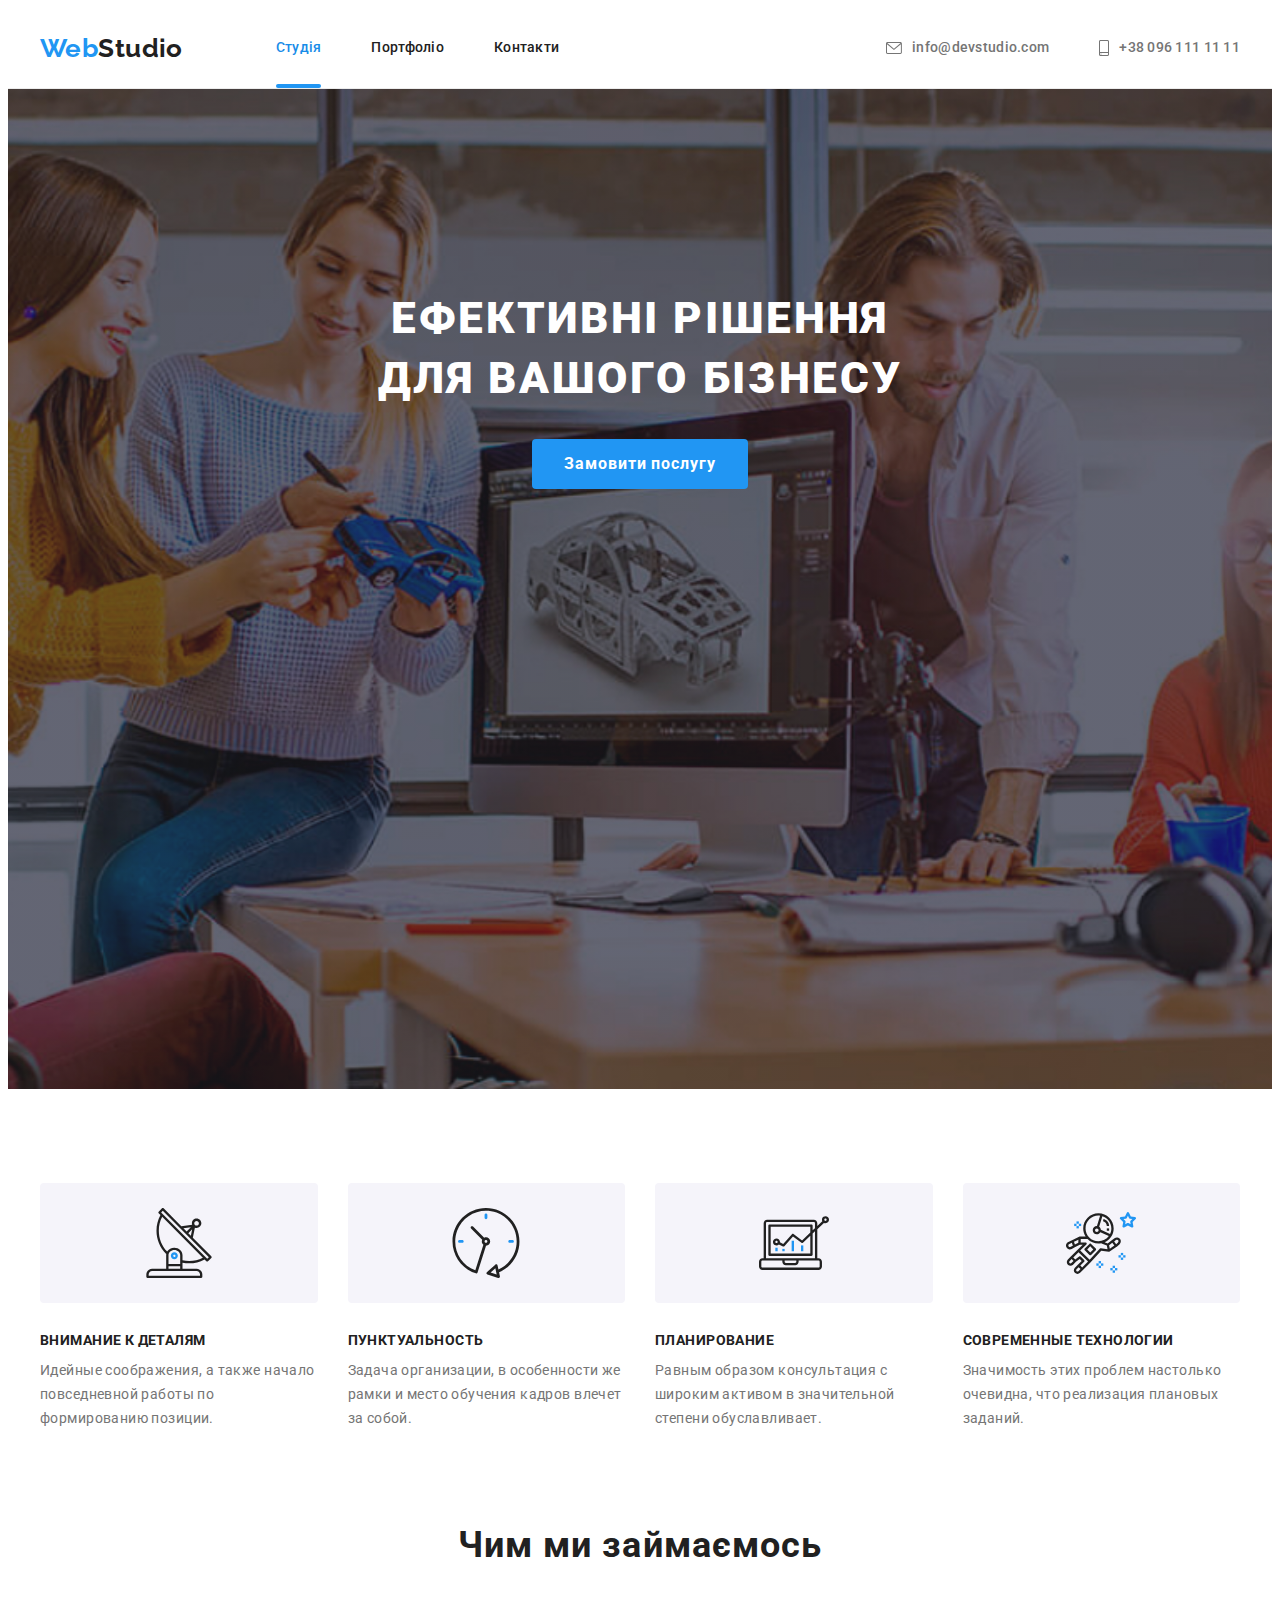
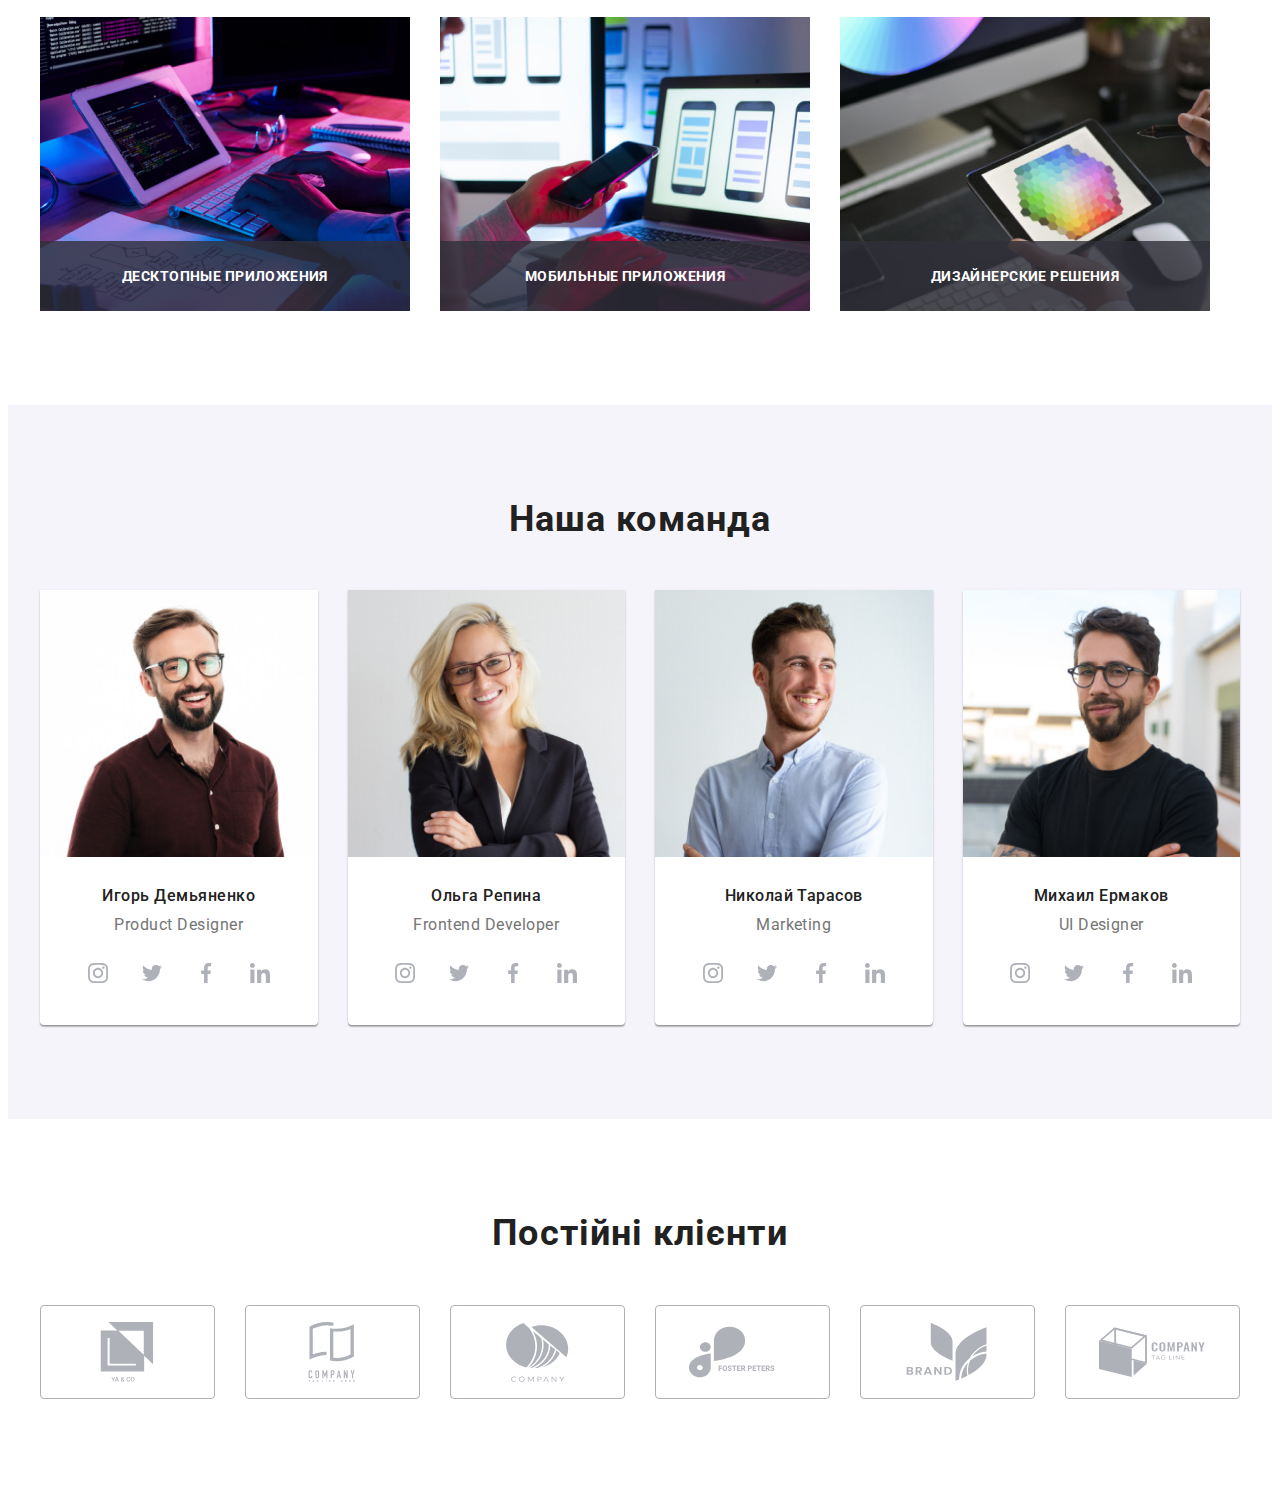
==== commit 8b45d2f0: "add header for 480px 768px 1200px" ====
--- a/index.html
+++ b/index.html
@@ -41,7 +41,7 @@
           </ul>
         </nav>
 
-        <!-- <ul class="contacts-list list">
+        <ul class="contacts-list list">
           <li class="contacts-list__item">
             <a href="mailto:info@devstudio.com" class="contacts-list__link contacts-list__text link"
               ><svg class="contacts-list__icon" width="16" height="12">
@@ -58,7 +58,7 @@
               +38 096 111 11 11
             </a>
           </li>
-        </ul> -->
+        </ul>
       </div>
     </header>
 
--- a/css/main.min.css
+++ b/css/main.min.css
@@ -1 +1 @@
-body{font-family:"Roboto",sans-serif;letter-spacing:.03em;font-size:14px;color:#757575;background-color:#fff}.container{max-width:1200px;margin:0 auto;padding-left:15px;padding-right:15px}h1,h2,h3,h4,h5,h6,p{margin:0}a{text-decoration:none;color:#afb1b8}a.accept{-webkit-text-decoration-line:underline;text-decoration-line:underline;text-underline-position:under;color:#2196f3;line-height:1.71}img{display:block;width:100%}.address{font-style:normal;margin-top:20px}.list{list-style:none;padding-left:0;margin:0}.link{text-decoration:none}.member-info{padding-top:30px;padding-bottom:30px}.section{padding-bottom:94px}@media screen and (max-width: 480px){.section{padding-bottom:60px}}@media screen and (min-width: 481px)and (max-width: 768px){.section{padding-bottom:60px}}@media screen and (min-width: 481px)and (max-width: 768px){.container--portfolio{max-width:480px}}@media screen and (max-width: 1199px){.section--works{display:none}}.visually-hidden{position:absolute;width:1px;height:1px;margin:-1px;border:0;padding:0;white-space:nowrap;-webkit-clip-path:inset(100%);clip-path:inset(100%);clip:rect(0 0 0 0);overflow:hidden}.current{color:#2196f3;position:relative}.current::after{content:"";position:absolute;width:100%;height:4px;bottom:0;background:#2196f3;border-radius:2px}.btn-form,.btn-spam{min-width:200px;height:50px;cursor:pointer;font-family:inherit;font-weight:700;font-size:16px;line-height:1.88;text-align:center;letter-spacing:.06em;border:none;border-radius:4px;background-color:#2196f3;color:#fff;-webkit-transition:background-color 250ms cubic-bezier(0.4, 0, 0.2, 1),-webkit-box-shadow 250ms cubic-bezier(0.4, 0, 0.2, 1);transition:background-color 250ms cubic-bezier(0.4, 0, 0.2, 1),-webkit-box-shadow 250ms cubic-bezier(0.4, 0, 0.2, 1);transition:background-color 250ms cubic-bezier(0.4, 0, 0.2, 1),box-shadow 250ms cubic-bezier(0.4, 0, 0.2, 1);transition:background-color 250ms cubic-bezier(0.4, 0, 0.2, 1),box-shadow 250ms cubic-bezier(0.4, 0, 0.2, 1),-webkit-box-shadow 250ms cubic-bezier(0.4, 0, 0.2, 1);display:-webkit-box;display:-ms-flexbox;display:flex;-webkit-box-align:center;-ms-flex-align:center;align-items:center;-webkit-box-pack:center;-ms-flex-pack:center;justify-content:center}.btn-form:hover,.btn-form:focus,.btn-spam:hover,.btn-spam:focus{background-color:#188ce8;-webkit-box-shadow:0px 4px 4px rgba(0,0,0,.15);box-shadow:0px 4px 4px rgba(0,0,0,.15)}.baner-btn{padding:10px 32px;min-width:200px;cursor:pointer;font-family:inherit;font-weight:700;font-size:16px;line-height:1.88;text-align:center;letter-spacing:.06em;border:none;border-radius:4px;background-color:#2196f3;color:#fff;-webkit-transition:background-color 250ms cubic-bezier(0.4, 0, 0.2, 1);transition:background-color 250ms cubic-bezier(0.4, 0, 0.2, 1)}.baner-btn:hover,.baner-btn:focus{background-color:#188ce8}.filter-list__btn{padding:6px 22px;cursor:pointer;font-family:inherit;font-weight:500;font-size:16px;line-height:1.62;text-align:center;letter-spacing:.03em;background-color:#f5f4fa;color:#212121;border:none;border-radius:4px;-webkit-transition:background-color 250ms cubic-bezier(0.4, 0, 0.2, 1),color 250ms cubic-bezier(0.4, 0, 0.2, 1),-webkit-box-shadow 250ms cubic-bezier(0.4, 0, 0.2, 1);transition:background-color 250ms cubic-bezier(0.4, 0, 0.2, 1),color 250ms cubic-bezier(0.4, 0, 0.2, 1),-webkit-box-shadow 250ms cubic-bezier(0.4, 0, 0.2, 1);transition:background-color 250ms cubic-bezier(0.4, 0, 0.2, 1),color 250ms cubic-bezier(0.4, 0, 0.2, 1),box-shadow 250ms cubic-bezier(0.4, 0, 0.2, 1);transition:background-color 250ms cubic-bezier(0.4, 0, 0.2, 1),color 250ms cubic-bezier(0.4, 0, 0.2, 1),box-shadow 250ms cubic-bezier(0.4, 0, 0.2, 1),-webkit-box-shadow 250ms cubic-bezier(0.4, 0, 0.2, 1)}.filter-list__btn:hover,.filter-list__btn:focus{background-color:#2196f3;color:#fff;-webkit-box-shadow:0px 3px 1px rgba(0,0,0,.1),0px 1px 2px rgba(0,0,0,.08),0px 2px 2px rgba(0,0,0,.12);box-shadow:0px 3px 1px rgba(0,0,0,.1),0px 1px 2px rgba(0,0,0,.08),0px 2px 2px rgba(0,0,0,.12)}.logo{font-family:"Raleway";font-style:normal;font-weight:700;font-size:26px;line-height:1.19}.logo--acent{color:#2196f3}.logo--dark{color:#212121;margin-right:93px}.logo--light{color:#fff}.header-page{border-bottom:1px solid #ececec;position:relative}.header{display:-webkit-box;display:-ms-flexbox;display:flex}.contacts-list__item{display:-webkit-box;display:-ms-flexbox;display:flex;-webkit-box-align:center;-ms-flex-align:center;align-items:center}.contacts-list__item+.contacts-list__item{margin-left:50px}.nav-list,.contacts-list{list-style:none;display:-webkit-box;display:-ms-flexbox;display:flex}.contacts-list{margin-left:auto;margin-top:0;margin-bottom:0}.navigation{display:-webkit-box;display:-ms-flexbox;display:flex;-webkit-box-align:center;-ms-flex-align:center;align-items:center}.nav-list__item+.nav-list__item{margin-left:50px}.nav-list__link,.contacts-list__link{color:#212121;font-style:normal;font-weight:500;font-size:14px;line-height:1.14;letter-spacing:.02em;padding-top:32px;padding-bottom:32px;display:-webkit-box;display:-ms-flexbox;display:flex;-webkit-box-align:center;-ms-flex-align:center;align-items:center;-webkit-transition:color 250ms cubic-bezier(0.4, 0, 0.2, 1),fill 250ms cubic-bezier(0.4, 0, 0.2, 1);transition:color 250ms cubic-bezier(0.4, 0, 0.2, 1),fill 250ms cubic-bezier(0.4, 0, 0.2, 1)}.nav-list__link:hover,.nav-list__link:focus{color:#2196f3}.current{color:#188ce8}.contacts-list__link:hover,.contacts-list__link:focus{color:#2196f3}.contacts-list__link:hover .contacts-list__icon,.contacts-list__link:focus .contacts-list__icon{fill:#188ce8}.contacts-list__text{color:#757575}.contacts-list__icon{fill:#757575;margin-right:10px;-webkit-transition:fill 250ms cubic-bezier(0.4, 0, 0.2, 1);transition:fill 250ms cubic-bezier(0.4, 0, 0.2, 1)}.hero{max-width:1600px;height:600px;background-image:-webkit-gradient(linear, left top, left bottom, from(rgba(47, 48, 58, 0.4)), to(rgba(47, 48, 58, 0.4))),url(../images/hero-desk@1.jpg);background-image:linear-gradient(rgba(47, 48, 58, 0.4), rgba(47, 48, 58, 0.4)),url(../images/hero-desk@1.jpg);background-color:#2f303a;background-position:center;background-repeat:no-repeat;background-size:cover;text-align:center;margin:0 auto;padding-top:200px;padding-bottom:200px}@media screen and (max-width: 767px){.hero{width:100%;height:400px;background-image:-webkit-gradient(linear, left top, left bottom, from(rgba(47, 48, 58, 0.4)), to(rgba(47, 48, 58, 0.4))),url(../images/mob/index/Header-1-mob.jpg);background-image:linear-gradient(rgba(47, 48, 58, 0.4), rgba(47, 48, 58, 0.4)),url(../images/mob/index/Header-1-mob.jpg);background-size:cover;background-position:center;padding-top:118px;margin-bottom:60px}}@media screen and (max-width: 767px)and (min-device-pixel-ratio: 2),screen and (max-width: 767px)and (-webkit-min-device-pixel-ratio: 2),screen and (max-width: 767px)and (min-resolution: 192dpi),screen and (max-width: 767px)and (min-resolution: 2dppx){.hero{background-image:-webkit-gradient(linear, left top, left bottom, from(rgba(47, 48, 58, 0.4)), to(rgba(47, 48, 58, 0.4))),url(../images/mob/index/Header-2-mob.jpg);background-image:linear-gradient(rgba(47, 48, 58, 0.4), rgba(47, 48, 58, 0.4)),url(../images/mob/index/Header-2-mob.jpg)}}@media screen and (min-width: 768px)and (max-width: 1199px){.hero{width:100%;height:400px;background-image:-webkit-gradient(linear, left top, left bottom, from(rgba(47, 48, 58, 0.4)), to(rgba(47, 48, 58, 0.4))),url(../images/tab/index/hero-tab@1.jpg);background-image:linear-gradient(rgba(47, 48, 58, 0.4), rgba(47, 48, 58, 0.4)),url(../images/tab/index/hero-tab@1.jpg);background-size:cover;background-position:center;padding-top:118px;margin-bottom:60px}}@media screen and (min-width: 768px)and (max-width: 1199px)and (min-device-pixel-ratio: 2),screen and (min-width: 768px)and (max-width: 1199px)and (-webkit-min-device-pixel-ratio: 2),screen and (min-width: 768px)and (max-width: 1199px)and (min-resolution: 192dpi),screen and (min-width: 768px)and (max-width: 1199px)and (min-resolution: 2dppx){.hero{background-image:-webkit-gradient(linear, left top, left bottom, from(rgba(47, 48, 58, 0.4)), to(rgba(47, 48, 58, 0.4))),url(../images/tab/index/hero-tab@2.jpg);background-image:linear-gradient(rgba(47, 48, 58, 0.4), rgba(47, 48, 58, 0.4)),url(../images/tab/index/hero-tab@2.jpg)}}@media screen and (min-width: 1200px){.hero{width:100%;height:600px;background-image:-webkit-gradient(linear, left top, left bottom, from(rgba(47, 48, 58, 0.4)), to(rgba(47, 48, 58, 0.4))),url(../images/hero-desk@1.jpg);background-image:linear-gradient(rgba(47, 48, 58, 0.4), rgba(47, 48, 58, 0.4)),url(../images/hero-desk@1.jpg);background-size:cover;background-position:center;padding-top:200px;margin-bottom:94px}}@media screen and (min-width: 1200px)and (min-device-pixel-ratio: 2),screen and (min-width: 1200px)and (-webkit-min-device-pixel-ratio: 2),screen and (min-width: 1200px)and (min-resolution: 192dpi),screen and (min-width: 1200px)and (min-resolution: 2dppx){.hero{background-image:-webkit-gradient(linear, left top, left bottom, from(rgba(47, 48, 58, 0.4)), to(rgba(47, 48, 58, 0.4))),url(../images/hero-desk@2.jpg);background-image:linear-gradient(rgba(47, 48, 58, 0.4), rgba(47, 48, 58, 0.4)),url(../images/hero-desk@2.jpg)}}.baner__text{max-width:100%;margin-bottom:30px;margin-left:auto;margin-right:auto;font-weight:900;font-size:44px;line-height:1.36;text-align:center;letter-spacing:.06em;text-transform:uppercase;color:#fff}@media screen and (max-width: 767px){.baner__text{font-size:26px;line-height:1.62}}@media screen and (min-width: 768px)and (max-width: 1199px){.baner__text{font-size:26px;line-height:1.62}}@media screen and (min-width: 1200px){.baner__text{font-size:44px;line-height:1.36;text-align:center;width:100%}}container--features{width:100%}.features-list{display:-webkit-box;display:-ms-flexbox;display:flex}@media screen and (min-width: 1200px){.features-list{-ms-flex-wrap:nowrap;flex-wrap:nowrap;gap:30px}}@media screen and (max-width: 767px){.features-list{-ms-flex-wrap:wrap;flex-wrap:wrap;gap:30px}}@media screen and (min-width: 768px)and (max-width: 1199px){.features-list{-ms-flex-wrap:wrap;flex-wrap:wrap;gap:30px}}.features-list__img{display:-webkit-box;display:-ms-flexbox;display:flex;-webkit-box-pack:center;-ms-flex-pack:center;justify-content:center;-webkit-box-align:center;-ms-flex-align:center;align-items:center;height:120px;background-color:#f5f4fa;margin-bottom:30px;border-radius:4px}.features-list__item{width:100%}@media screen and (min-width: 768px)and (max-width: 1199px){.features-list__item{width:calc((100% - 30px)/2)}}.features-list__name{margin-bottom:10px;font-size:14px;line-height:1.14;letter-spacing:.03em;text-transform:uppercase;color:#212121}@media screen and (max-width: 767px){.features-list__name{text-align:center}}@media screen and (min-width: 1200px){.features-list__name{text-align:left}}.features-list__text{line-height:1.71;letter-spacing:.03em}.works__label,.members-label,.partners-label{font-size:36px;line-height:1.16;text-align:center;letter-spacing:.03em;color:#212121}.works-list{display:-webkit-box;display:-ms-flexbox;display:flex;margin-top:50px;gap:30px}.works-list__item{position:relative;overflow:hidden}.works-list__text{display:-webkit-box;display:-ms-flexbox;display:flex;-webkit-box-pack:center;-ms-flex-pack:center;justify-content:center;-webkit-box-align:center;-ms-flex-align:center;align-items:center;position:absolute;bottom:0;width:100%;height:70px;font-weight:700;text-transform:uppercase;background-color:rgba(47,48,58,.8);color:#fff}.member-info__label{margin-bottom:10px;font-weight:500;font-size:16px;line-height:1.18;text-align:center;letter-spacing:.03em;color:#212121}@media screen and (max-width: 767px){.members-label{padding-top:60px}}@media screen and (min-width: 768px)and (max-width: 1199px){.members-label{padding-top:60px}}@media screen and (min-width: 1200px){.members-label{padding-top:94px}}.members-list__item{background-color:#fff;-webkit-box-shadow:0px 1px 3px rgba(0,0,0,.12),0px 1px 1px rgba(0,0,0,.14),0px 2px 1px rgba(0,0,0,.2);box-shadow:0px 1px 3px rgba(0,0,0,.12),0px 1px 1px rgba(0,0,0,.14),0px 2px 1px rgba(0,0,0,.2);border-radius:0px 0px 4px 4px}@media screen and (max-width: 767px){.members-list__item{width:100%}}@media screen and (min-width: 768px)and (max-width: 1199px){.members-list__item{width:calc((100% - 30px)/2)}}@media screen and (min-width: 1200px){.members-list__item{width:calc((100% - 90px)/3)}}.member-info__position{font-size:16px;line-height:1.18;text-align:center;letter-spacing:.03em;margin-bottom:16px}.about-us{background-color:#f5f4fa}.members-list{display:-webkit-box;display:-ms-flexbox;display:flex}@media screen and (max-width: 767px){.members-list{margin-top:30px;width:100%;-ms-flex-wrap:wrap;flex-wrap:wrap;gap:30px}}@media screen and (min-width: 768px)and (max-width: 1199px){.members-list{margin-top:30px;width:100%;-ms-flex-wrap:wrap;flex-wrap:wrap;gap:30px}}@media screen and (min-width: 1200px){.members-list{display:-webkit-box;display:-ms-flexbox;display:flex;-webkit-box-pack:center;-ms-flex-pack:center;justify-content:center;margin-top:50px;gap:30px}}.social-list__item{width:44px;height:44px}.social-list__item+.social-list__item{margin-left:10px}.social-list__link{width:100%;height:100%;border-radius:50%;display:-webkit-box;display:-ms-flexbox;display:flex;-webkit-box-align:center;-ms-flex-align:center;align-items:center;-webkit-box-pack:center;-ms-flex-pack:center;justify-content:center;color:#afb1b8;-webkit-transition:background-color 250ms cubic-bezier(0.4, 0, 0.2, 1),color 250ms cubic-bezier(0.4, 0, 0.2, 1);transition:background-color 250ms cubic-bezier(0.4, 0, 0.2, 1),color 250ms cubic-bezier(0.4, 0, 0.2, 1)}.social-list__link:hover,.social-list__link:focus{background-color:#2196f3;color:#fff}.social-list__icon{fill:currentColor}.link-icon:hover .social-list__icon,.link-icon:focus .social-list__icon{fill:#fff}.social-list{display:-webkit-box;display:-ms-flexbox;display:flex;-webkit-box-pack:center;-ms-flex-pack:center;justify-content:center}.partners-list{display:-webkit-box;display:-ms-flexbox;display:flex;margin-top:50px}@media screen and (min-width: 768px)and (max-width: 1199px){.partners-list{-ms-flex-wrap:wrap;flex-wrap:wrap;gap:30px;margin-top:30px}}@media screen and (max-width: 767px){.partners-list{-ms-flex-wrap:wrap;flex-wrap:wrap;gap:30px;margin-top:30px}}@media screen and (min-width: 1200px){.partners-list{-ms-flex-wrap:wrap;flex-wrap:wrap;gap:30px;margin-top:50px}}@media screen and (max-width: 767px){.partners{padding-top:60px;padding-bottom:60px}}@media screen and (min-width: 768px)and (max-width: 1199px){.partners{padding-top:60px;padding-bottom:60px}}@media screen and (min-width: 1200px){.partners{padding-bottom:94px;padding-top:94px}}.partners-list__item:hover .partners-list__link,.partners-list__item:focus .partners-list__link{fill:#2196f3;border-color:#2196f3}@media screen and (max-width: 767px){.partners-list__item{width:calc((100% - 30px)/2)}}@media screen and (min-width: 768px)and (max-width: 1199px){.partners-list__item{width:calc((100% - 60px)/3)}}@media screen and (min-width: 1200px){.partners-list__item{width:calc((100% - 150px)/6)}}.partners-list__link{height:92px;border:1px solid #afb1b8;border-radius:4px;background:rgba(0,0,0,0);display:-webkit-box;display:-ms-flexbox;display:flex;-webkit-box-pack:center;-ms-flex-pack:center;justify-content:center;-webkit-box-align:center;-ms-flex-align:center;align-items:center;-webkit-transition:color 250ms cubic-bezier(0.4, 0, 0.2, 1),border-color 250ms cubic-bezier(0.4, 0, 0.2, 1);transition:color 250ms cubic-bezier(0.4, 0, 0.2, 1),border-color 250ms cubic-bezier(0.4, 0, 0.2, 1)}.partners-list__link:hover,.partners-list__link:focus{color:#2196f3;border-color:#2196f3}.partners-list__icon{fill:currentColor}.footer-main{display:-webkit-box;display:-ms-flexbox;display:flex;-webkit-box-align:baseline;-ms-flex-align:baseline;align-items:baseline}.footer-social{margin-left:70px}.footer{background-color:#2f303a;padding-top:60px;padding-bottom:60px}.address-list__item+.address-list__item{margin-top:9px}.address-list__link{padding:0;font-weight:400;font-size:14px;line-height:1.71;letter-spacing:.03em;color:#fff;-webkit-transition:color 250ms cubic-bezier(0.4, 0, 0.2, 1);transition:color 250ms cubic-bezier(0.4, 0, 0.2, 1)}.address-list__mail,.address-list__tel{color:rgba(255,255,255,.6)}.address-list__link{margin:0;margin-top:20px}.address-list__link:hover,.address-list__link:focus{color:#2196f3}.address-list__text{color:rgba(255,255,255,.6)}.footer-soc-label{font-size:14px;line-height:16px;letter-spacing:.03em;text-transform:uppercase;color:#fff}.soc-list{display:-webkit-box;display:-ms-flexbox;display:flex;margin-top:20px}.footer-soc-item+.footer-soc-item{margin-left:10px}.soc-list__icon{fill:#fff}.soc-list__link{width:100%;height:100%;border-radius:50%;display:-webkit-box;display:-ms-flexbox;display:flex;-webkit-box-align:center;-ms-flex-align:center;align-items:center;-webkit-box-pack:center;-ms-flex-pack:center;justify-content:center;fill:#afb1b8;background:rgba(255,255,255,.1);-webkit-transition:background-color 250ms cubic-bezier(0.4, 0, 0.2, 1);transition:background-color 250ms cubic-bezier(0.4, 0, 0.2, 1)}.soc-list__link:hover,.soc-list__link:focus{background-color:#2196f3}.soc-list__item{width:44px;height:44px}.soc-list__item+.soc-list__item{margin-left:10px}.subscribe{margin-left:10px}.spam-mail{background-color:rgba(0,0,0,0);border:1px solid rgba(255,255,255,.3);border-radius:4px;-webkit-box-shadow:0px 4px 4px rgba(0,0,0,.15);box-shadow:0px 4px 4px rgba(0,0,0,.15);width:358px;height:50px;padding-left:16px;margin-right:12px;color:#fff;-webkit-transition:border-color 250ms cubic-bezier(0.4, 0, 0.2, 1);transition:border-color 250ms cubic-bezier(0.4, 0, 0.2, 1)}.spam-mail:hover,.spam-mail:focus{border-color:#2196f3}.spam-form{display:-webkit-box;display:-ms-flexbox;display:flex;margin-top:20px}.spam{margin-left:93px}.card-label__name{width:auto;height:auto;margin:0;margin-bottom:4px;font-size:18px;line-height:2;letter-spacing:.06em;color:#212121}.card-label__direction{margin:0;font-size:16px;line-height:1.87;letter-spacing:.03em;color:#757575}.filter-list{display:-webkit-box;display:-ms-flexbox;display:flex;-ms-flex-wrap:wrap;flex-wrap:wrap;gap:8px;margin-bottom:40px}@media screen and (max-width: 767px){.filter-list{display:-webkit-box;display:-ms-flexbox;display:flex;-ms-flex-wrap:wrap;flex-wrap:wrap;margin-bottom:40px;gap:15px 8px;-webkit-box-pack:start;-ms-flex-pack:start;justify-content:flex-start}}@media screen and (min-width: 768px)and (max-width: 1199px){.filter-list{display:-webkit-box;display:-ms-flexbox;display:flex;-ms-flex-wrap:wrap;flex-wrap:wrap;-webkit-box-pack:center;-ms-flex-pack:center;justify-content:center;gap:8px}}@media screen and (min-width: 1200px){.filter-list{display:-webkit-box;display:-ms-flexbox;display:flex;-webkit-box-pack:center;-ms-flex-pack:center;justify-content:center;margin-bottom:50px;margin-top:0;gap:8px}}.cards-list{display:-webkit-box;display:-ms-flexbox;display:flex;-ms-flex-wrap:wrap;flex-wrap:wrap}@media screen and (max-width: 767px){.cards-list{width:100%}}@media screen and (min-width: 768px)and (max-width: 1199px){.cards-list{margin-top:30px;width:100%;-ms-flex-wrap:wrap;flex-wrap:wrap;gap:30px}}@media screen and (min-width: 1200px){.cards-list{gap:30px;margin-top:50px}}.cards-list__item{-webkit-transition:translatex 250ms cubic-bezier(0.4, 0, 0.2, 1);transition:translatex 250ms cubic-bezier(0.4, 0, 0.2, 1)}@media screen and (max-width: 767px){.cards-list__item{margin-bottom:30px}}@media screen and (min-width: 768px)and (max-width: 1199px){.cards-list__item{width:calc((100% - 30px)/2)}}@media screen and (min-width: 1200px){.cards-list__item{width:calc((100% - 60px)/3)}}.pic{position:relative;overflow:hidden}.pic__overlay{display:-webkit-box;display:-ms-flexbox;display:flex;position:absolute;top:0;left:0;background-color:rgba(33,150,243,.9);width:100%;height:100%;-webkit-transform:translatey(100%);transform:translatey(100%);-webkit-transition:-webkit-transform 250ms ease;transition:-webkit-transform 250ms ease;transition:transform 250ms ease;transition:transform 250ms ease, -webkit-transform 250ms ease}.cards-list__item:hover .pic__overlay{-webkit-transform:translatex(0);transform:translatex(0)}.cards-list__link:focus .pic__overlay{-webkit-transform:translatex(0);transform:translatex(0)}.pic__overlay p{color:#fff;padding:63px 24px;margin:0;font-size:18px;line-height:1.56}.cards-list__link{display:block;-webkit-transition:-webkit-box-shadow 250ms cubic-bezier(0.4, 0, 0.2, 1);transition:-webkit-box-shadow 250ms cubic-bezier(0.4, 0, 0.2, 1);transition:box-shadow 250ms cubic-bezier(0.4, 0, 0.2, 1);transition:box-shadow 250ms cubic-bezier(0.4, 0, 0.2, 1), -webkit-box-shadow 250ms cubic-bezier(0.4, 0, 0.2, 1)}.cards-list__link:hover,.cards-list__link:focus{-webkit-box-shadow:0px 1px 1px rgba(0,0,0,.12),0px 4px 4px rgba(0,0,0,.06),1px 4px 6px rgba(0,0,0,.16);box-shadow:0px 1px 1px rgba(0,0,0,.12),0px 4px 4px rgba(0,0,0,.06),1px 4px 6px rgba(0,0,0,.16)}@media screen and (min-width: 768px)and (max-width: 1199px){.cards-list__link{height:100%;display:-webkit-box;display:-ms-flexbox;display:flex;-webkit-box-orient:vertical;-webkit-box-direction:normal;-ms-flex-direction:column;flex-direction:column;max-width:100%}}.section-filter{padding:94px 0px}.card-label{padding:20px 23px;border:1px solid #eee;border-top:none;height:auto}@media screen and (min-width: 768px)and (max-width: 1199px){.card-label{-webkit-box-flex:1;-ms-flex-positive:1;flex-grow:1;max-width:450px}}.is-hidden{visibility:hidden;opacity:0;pointer-events:none}.backdrop{position:fixed;width:100%;height:100%;top:0;left:0;background:rgba(0,0,0,.2);-webkit-transition:opacity 300ms cubic-bezier(0.4, 0, 0.2, 1),visibility 300ms cubic-bezier(0.4, 0, 0.2, 1);transition:opacity 300ms cubic-bezier(0.4, 0, 0.2, 1),visibility 300ms cubic-bezier(0.4, 0, 0.2, 1)}.backdrop.is-hidden .modal{-webkit-transform:translate(-50%, -50%) scale(0);transform:translate(-50%, -50%) scale(0)}.modal-div{position:absolute;top:50%;left:50%;width:528px;min-height:581px;background-color:#fff;-webkit-transform:translate(-50%, -50%) scale(1);transform:translate(-50%, -50%) scale(1);-webkit-transition:-webkit-transform 300ms;transition:-webkit-transform 300ms;transition:transform 300ms;transition:transform 300ms, -webkit-transform 300ms;-webkit-box-shadow:0px 1px 3px rgba(0,0,0,.12),0px 1px 1px rgba(0,0,0,.14),0px 2px 1px rgba(0,0,0,.2);box-shadow:0px 1px 3px rgba(0,0,0,.12),0px 1px 1px rgba(0,0,0,.14),0px 2px 1px rgba(0,0,0,.2);border-radius:4px;padding:40px}.close-icon{display:-webkit-box;display:-ms-flexbox;display:flex;-webkit-box-align:center;-ms-flex-align:center;align-items:center;-webkit-box-pack:center;-ms-flex-pack:center;justify-content:center;position:absolute;top:8px;right:8px;background:rgba(0,0,0,0);padding:6px;width:30px;height:30px;border:1px solid rgba(0,0,0,.1);border-radius:50%;-webkit-transition:fill 250ms cubic-bezier(0.4, 0, 0.2, 1);transition:fill 250ms cubic-bezier(0.4, 0, 0.2, 1);cursor:pointer}.close-icon:hover,.close-icon:focus{fill:#2196f3}.modal-title{font-weight:700;font-size:20px;text-align:center;color:#212121;margin-bottom:12px}.input-wrap__item{position:relative;display:-webkit-box;display:-ms-flexbox;display:flex;-webkit-box-orient:vertical;-webkit-box-direction:normal;-ms-flex-direction:column;flex-direction:column;text-align:start;width:100%;height:40px;border:1px solid rgba(33,33,33,.2);border-radius:4px;outline:none;cursor:pointer;-webkit-transition:border-color 250ms cubic-bezier(0.4, 0, 0.2, 1);transition:border-color 250ms cubic-bezier(0.4, 0, 0.2, 1)}.input-wrap__item:focus-within,.input-wrap__item:hover{border-color:#2196f3}.modal-label{display:-webkit-box;display:-ms-flexbox;display:flex;padding-bottom:4px;font-size:12px;line-height:1.16;letter-spacing:.01em}.form-icon:hover,.form-icon:focus{fill:#2196f3}.input-wrap__item:hover+.form-icon,.input-wrap__item:focus-within+.form-icon{fill:#2196f3}.text-place{border:1px solid rgba(33,33,33,.2);border-radius:4px;outline:none;cursor:pointer;-webkit-transition:border-color 250ms cubic-bezier(0.4, 0, 0.2, 1);transition:border-color 250ms cubic-bezier(0.4, 0, 0.2, 1)}.text-place:hover,.text-place:focus{border-color:#2196f3}.modal{margin-bottom:10px}.input-wrap{position:relative}.input-wrap input{padding-left:42px}.text-place{resize:none;width:100%;height:120px;padding:12px 16px;font-size:12px;line-height:1.16;letter-spacing:.01em}.form-icon{position:absolute;left:12px;top:50%;-webkit-transform:translateY(-50%);transform:translateY(-50%);width:18px;height:18px;fill:#212121;-webkit-transition:fill 250ms cubic-bezier(0.4, 0, 0.2, 1);transition:fill 250ms cubic-bezier(0.4, 0, 0.2, 1)}.button-form{display:-webkit-box;display:-ms-flexbox;display:flex;-webkit-box-pack:center;-ms-flex-pack:center;justify-content:center;margin-top:30px}.form-text-box{display:-webkit-box;display:-ms-flexbox;display:flex;-webkit-box-pack:center;-ms-flex-pack:center;justify-content:center;-webkit-box-align:center;-ms-flex-align:center;align-items:center;color:#757575;cursor:pointer}.form-text-box::before{content:"";width:16px;height:15px;border:2px solid #212121;border-radius:3px;margin-right:8px}.check-input:checked+.form-text-box::before{background-image:url(../images/svg-icons/icon-check.svg);background-position:center;background-repeat:no-repeat;background-size:contain;border:#2196f3}.check-input:checked{background-image:url(../images/svg-icons/icon-check.svg);background-position:center;background-repeat:no-repeat}.checkbox{margin-top:20px}/*# sourceMappingURL=main.min.css.map */+body{font-family:"Roboto",sans-serif;letter-spacing:.03em;font-size:14px;color:#757575;background-color:#fff}.container{max-width:480px;margin:0 auto;padding-left:15px;padding-right:15px}@media screen and (min-width: 768px){.container{max-width:768px}}@media screen and (min-width: 1200px){.container{max-width:1200px}}h1,h2,h3,h4,h5,h6,p{margin:0}a{text-decoration:none;color:#afb1b8}a.accept{-webkit-text-decoration-line:underline;text-decoration-line:underline;text-underline-position:under;color:#2196f3;line-height:1.71}img{display:block;width:100%}.address{font-style:normal;margin-top:20px}.list{list-style:none;padding-left:0;margin:0}.link{text-decoration:none}.member-info{padding-top:30px;padding-bottom:30px}.section{padding-bottom:94px}@media screen and (max-width: 480px){.section{padding-bottom:60px}}@media screen and (min-width: 481px)and (max-width: 768px){.section{padding-bottom:60px}}@media screen and (max-width: 1199px){.section--works{display:none}}.visually-hidden{position:absolute;width:1px;height:1px;margin:-1px;border:0;padding:0;white-space:nowrap;-webkit-clip-path:inset(100%);clip-path:inset(100%);clip:rect(0 0 0 0);overflow:hidden}.current{color:#2196f3;position:relative}.current::after{content:"";position:absolute;width:100%;height:4px;bottom:0;background:#2196f3;border-radius:2px}.btn-form,.btn-spam{min-width:200px;height:50px;cursor:pointer;font-family:inherit;font-weight:700;font-size:16px;line-height:1.88;text-align:center;letter-spacing:.06em;border:none;border-radius:4px;background-color:#2196f3;color:#fff;-webkit-transition:background-color 250ms cubic-bezier(0.4, 0, 0.2, 1),-webkit-box-shadow 250ms cubic-bezier(0.4, 0, 0.2, 1);transition:background-color 250ms cubic-bezier(0.4, 0, 0.2, 1),-webkit-box-shadow 250ms cubic-bezier(0.4, 0, 0.2, 1);transition:background-color 250ms cubic-bezier(0.4, 0, 0.2, 1),box-shadow 250ms cubic-bezier(0.4, 0, 0.2, 1);transition:background-color 250ms cubic-bezier(0.4, 0, 0.2, 1),box-shadow 250ms cubic-bezier(0.4, 0, 0.2, 1),-webkit-box-shadow 250ms cubic-bezier(0.4, 0, 0.2, 1);display:-webkit-box;display:-ms-flexbox;display:flex;-webkit-box-align:center;-ms-flex-align:center;align-items:center;-webkit-box-pack:center;-ms-flex-pack:center;justify-content:center}.btn-form:hover,.btn-form:focus,.btn-spam:hover,.btn-spam:focus{background-color:#188ce8;-webkit-box-shadow:0px 4px 4px rgba(0,0,0,.15);box-shadow:0px 4px 4px rgba(0,0,0,.15)}.baner-btn{padding:10px 32px;min-width:200px;cursor:pointer;font-family:inherit;font-weight:700;font-size:16px;line-height:1.88;text-align:center;letter-spacing:.06em;border:none;border-radius:4px;background-color:#2196f3;color:#fff;-webkit-transition:background-color 250ms cubic-bezier(0.4, 0, 0.2, 1);transition:background-color 250ms cubic-bezier(0.4, 0, 0.2, 1)}.baner-btn:hover,.baner-btn:focus{background-color:#188ce8}.filter-list__btn{padding:6px 22px;cursor:pointer;font-family:inherit;font-weight:500;font-size:16px;line-height:1.62;text-align:center;letter-spacing:.03em;background-color:#f5f4fa;color:#212121;border:none;border-radius:4px;-webkit-transition:background-color 250ms cubic-bezier(0.4, 0, 0.2, 1),color 250ms cubic-bezier(0.4, 0, 0.2, 1),-webkit-box-shadow 250ms cubic-bezier(0.4, 0, 0.2, 1);transition:background-color 250ms cubic-bezier(0.4, 0, 0.2, 1),color 250ms cubic-bezier(0.4, 0, 0.2, 1),-webkit-box-shadow 250ms cubic-bezier(0.4, 0, 0.2, 1);transition:background-color 250ms cubic-bezier(0.4, 0, 0.2, 1),color 250ms cubic-bezier(0.4, 0, 0.2, 1),box-shadow 250ms cubic-bezier(0.4, 0, 0.2, 1);transition:background-color 250ms cubic-bezier(0.4, 0, 0.2, 1),color 250ms cubic-bezier(0.4, 0, 0.2, 1),box-shadow 250ms cubic-bezier(0.4, 0, 0.2, 1),-webkit-box-shadow 250ms cubic-bezier(0.4, 0, 0.2, 1)}.filter-list__btn:hover,.filter-list__btn:focus{background-color:#2196f3;color:#fff;-webkit-box-shadow:0px 3px 1px rgba(0,0,0,.1),0px 1px 2px rgba(0,0,0,.08),0px 2px 2px rgba(0,0,0,.12);box-shadow:0px 3px 1px rgba(0,0,0,.1),0px 1px 2px rgba(0,0,0,.08),0px 2px 2px rgba(0,0,0,.12)}.logo{font-family:"Raleway";font-style:normal;font-weight:700;font-size:26px;line-height:1.19}@media screen and (max-width: 768px){.logo{font-size:24px;line-height:1.16}}.logo--acent{color:#2196f3}.logo--dark{color:#212121;margin-right:93px}@media screen and (min-width: 768px)and (max-width: 1199px){.logo--dark{margin-right:88px}}.logo--light{color:#fff}@media screen and (max-width: 768px){.header{height:60px}}.header-page{border-bottom:1px solid #ececec;position:relative}.header{display:-webkit-box;display:-ms-flexbox;display:flex}@media screen and (min-width: 1200px){.contacts-list__item{display:-webkit-box;display:-ms-flexbox;display:flex;-webkit-box-align:center;-ms-flex-align:center;align-items:center}.contacts-list__item+.contacts-list__item{margin-left:50px}}.nav-list,.contacts-list{list-style:none;display:-webkit-box;display:-ms-flexbox;display:flex}.contacts-list{margin-left:auto;margin-top:0;margin-bottom:0}@media screen and (min-width: 768px)and (max-width: 1199px){.contacts-list{display:-webkit-box;display:-ms-flexbox;display:flex;-webkit-box-orient:vertical;-webkit-box-direction:normal;-ms-flex-direction:column;flex-direction:column;-webkit-box-pack:center;-ms-flex-pack:center;justify-content:center;gap:10px;margin-left:auto;margin-top:0;margin-bottom:0}}.navigation{display:-webkit-box;display:-ms-flexbox;display:flex;-webkit-box-align:center;-ms-flex-align:center;align-items:center}.nav-list__item+.nav-list__item{margin-left:50px}.nav-list__link,.contacts-list__link{color:#212121;font-style:normal;font-weight:500;font-size:14px;line-height:1.14;letter-spacing:.02em;padding-top:32px;padding-bottom:32px;display:-webkit-box;display:-ms-flexbox;display:flex;-webkit-box-align:center;-ms-flex-align:center;align-items:center;-webkit-transition:color 250ms cubic-bezier(0.4, 0, 0.2, 1),fill 250ms cubic-bezier(0.4, 0, 0.2, 1);transition:color 250ms cubic-bezier(0.4, 0, 0.2, 1),fill 250ms cubic-bezier(0.4, 0, 0.2, 1)}.nav-list__link:hover,.nav-list__link:focus{color:#2196f3}.current{color:#188ce8}@media screen and (min-width: 768px)and (max-width: 1199px){.contacts-list__link{padding:0}}.contacts-list__link:hover,.contacts-list__link:focus{color:#2196f3}.contacts-list__link:hover .contacts-list__icon,.contacts-list__link:focus .contacts-list__icon{fill:#188ce8}.contacts-list__text{color:#757575}.contacts-list__icon{fill:#757575;margin-right:10px;-webkit-transition:fill 250ms cubic-bezier(0.4, 0, 0.2, 1);transition:fill 250ms cubic-bezier(0.4, 0, 0.2, 1)}@media screen and (max-width: 767px){.contacts-list,.nav-list{display:none}}.hero{max-width:1600px;height:600px;background-image:-webkit-gradient(linear, left top, left bottom, from(rgba(47, 48, 58, 0.4)), to(rgba(47, 48, 58, 0.4))),url(../images/hero-desk@1.jpg);background-image:linear-gradient(rgba(47, 48, 58, 0.4), rgba(47, 48, 58, 0.4)),url(../images/hero-desk@1.jpg);background-color:#2f303a;background-position:center;background-repeat:no-repeat;background-size:cover;text-align:center;margin:0 auto;padding-top:200px;padding-bottom:200px}@media screen and (max-width: 767px){.hero{width:100%;height:400px;background-image:-webkit-gradient(linear, left top, left bottom, from(rgba(47, 48, 58, 0.4)), to(rgba(47, 48, 58, 0.4))),url(../images/mob/index/Header-1-mob.jpg);background-image:linear-gradient(rgba(47, 48, 58, 0.4), rgba(47, 48, 58, 0.4)),url(../images/mob/index/Header-1-mob.jpg);background-size:cover;background-position:center;padding-top:118px;margin-bottom:60px}}@media screen and (max-width: 767px)and (min-device-pixel-ratio: 2),screen and (max-width: 767px)and (-webkit-min-device-pixel-ratio: 2),screen and (max-width: 767px)and (min-resolution: 192dpi),screen and (max-width: 767px)and (min-resolution: 2dppx){.hero{background-image:-webkit-gradient(linear, left top, left bottom, from(rgba(47, 48, 58, 0.4)), to(rgba(47, 48, 58, 0.4))),url(../images/mob/index/Header-2-mob.jpg);background-image:linear-gradient(rgba(47, 48, 58, 0.4), rgba(47, 48, 58, 0.4)),url(../images/mob/index/Header-2-mob.jpg)}}@media screen and (min-width: 768px)and (max-width: 1199px){.hero{width:100%;height:400px;background-image:-webkit-gradient(linear, left top, left bottom, from(rgba(47, 48, 58, 0.4)), to(rgba(47, 48, 58, 0.4))),url(../images/tab/index/hero-tab@1.jpg);background-image:linear-gradient(rgba(47, 48, 58, 0.4), rgba(47, 48, 58, 0.4)),url(../images/tab/index/hero-tab@1.jpg);background-size:cover;background-position:center;padding-top:118px;margin-bottom:60px}}@media screen and (min-width: 768px)and (max-width: 1199px)and (min-device-pixel-ratio: 2),screen and (min-width: 768px)and (max-width: 1199px)and (-webkit-min-device-pixel-ratio: 2),screen and (min-width: 768px)and (max-width: 1199px)and (min-resolution: 192dpi),screen and (min-width: 768px)and (max-width: 1199px)and (min-resolution: 2dppx){.hero{background-image:-webkit-gradient(linear, left top, left bottom, from(rgba(47, 48, 58, 0.4)), to(rgba(47, 48, 58, 0.4))),url(../images/tab/index/hero-tab@2.jpg);background-image:linear-gradient(rgba(47, 48, 58, 0.4), rgba(47, 48, 58, 0.4)),url(../images/tab/index/hero-tab@2.jpg)}}@media screen and (min-width: 1200px){.hero{width:100%;height:600px;background-image:-webkit-gradient(linear, left top, left bottom, from(rgba(47, 48, 58, 0.4)), to(rgba(47, 48, 58, 0.4))),url(../images/hero-desk@1.jpg);background-image:linear-gradient(rgba(47, 48, 58, 0.4), rgba(47, 48, 58, 0.4)),url(../images/hero-desk@1.jpg);background-size:cover;background-position:center;padding-top:200px;margin-bottom:94px}}@media screen and (min-width: 1200px)and (min-device-pixel-ratio: 2),screen and (min-width: 1200px)and (-webkit-min-device-pixel-ratio: 2),screen and (min-width: 1200px)and (min-resolution: 192dpi),screen and (min-width: 1200px)and (min-resolution: 2dppx){.hero{background-image:-webkit-gradient(linear, left top, left bottom, from(rgba(47, 48, 58, 0.4)), to(rgba(47, 48, 58, 0.4))),url(../images/hero-desk@2.jpg);background-image:linear-gradient(rgba(47, 48, 58, 0.4), rgba(47, 48, 58, 0.4)),url(../images/hero-desk@2.jpg)}}.baner__text{max-width:100%;margin-bottom:30px;margin-left:auto;margin-right:auto;font-weight:900;font-size:44px;line-height:1.36;text-align:center;letter-spacing:.06em;text-transform:uppercase;color:#fff}@media screen and (max-width: 767px){.baner__text{font-size:26px;line-height:1.62}}@media screen and (min-width: 768px)and (max-width: 1199px){.baner__text{font-size:26px;line-height:1.62}}@media screen and (min-width: 1200px){.baner__text{font-size:44px;line-height:1.36;text-align:center;width:100%}}container--features{width:100%}.features-list{display:-webkit-box;display:-ms-flexbox;display:flex}@media screen and (min-width: 1200px){.features-list{-ms-flex-wrap:nowrap;flex-wrap:nowrap;gap:30px}}@media screen and (max-width: 767px){.features-list{-ms-flex-wrap:wrap;flex-wrap:wrap;gap:30px}}@media screen and (min-width: 768px)and (max-width: 1199px){.features-list{-ms-flex-wrap:wrap;flex-wrap:wrap;gap:30px}}.features-list__img{display:-webkit-box;display:-ms-flexbox;display:flex;-webkit-box-pack:center;-ms-flex-pack:center;justify-content:center;-webkit-box-align:center;-ms-flex-align:center;align-items:center;height:120px;background-color:#f5f4fa;margin-bottom:30px;border-radius:4px}.features-list__item{width:100%}@media screen and (min-width: 768px)and (max-width: 1199px){.features-list__item{width:calc((100% - 30px)/2)}}.features-list__name{margin-bottom:10px;font-size:14px;line-height:1.14;letter-spacing:.03em;text-transform:uppercase;color:#212121}@media screen and (max-width: 767px){.features-list__name{text-align:center}}@media screen and (min-width: 1200px){.features-list__name{text-align:left}}.features-list__text{line-height:1.71;letter-spacing:.03em}.works__label,.members-label,.partners-label{font-size:36px;line-height:1.16;text-align:center;letter-spacing:.03em;color:#212121}.works-list{display:-webkit-box;display:-ms-flexbox;display:flex;margin-top:50px;gap:30px}.works-list__item{position:relative;overflow:hidden}.works-list__text{display:-webkit-box;display:-ms-flexbox;display:flex;-webkit-box-pack:center;-ms-flex-pack:center;justify-content:center;-webkit-box-align:center;-ms-flex-align:center;align-items:center;position:absolute;bottom:0;width:100%;height:70px;font-weight:700;text-transform:uppercase;background-color:rgba(47,48,58,.8);color:#fff}.member-info__label{margin-bottom:10px;font-weight:500;font-size:16px;line-height:1.18;text-align:center;letter-spacing:.03em;color:#212121}@media screen and (max-width: 767px){.members-label{padding-top:60px}}@media screen and (min-width: 768px)and (max-width: 1199px){.members-label{padding-top:60px}}@media screen and (min-width: 1200px){.members-label{padding-top:94px}}.members-list__item{background-color:#fff;-webkit-box-shadow:0px 1px 3px rgba(0,0,0,.12),0px 1px 1px rgba(0,0,0,.14),0px 2px 1px rgba(0,0,0,.2);box-shadow:0px 1px 3px rgba(0,0,0,.12),0px 1px 1px rgba(0,0,0,.14),0px 2px 1px rgba(0,0,0,.2);border-radius:0px 0px 4px 4px}@media screen and (max-width: 767px){.members-list__item{width:100%}}@media screen and (min-width: 768px)and (max-width: 1199px){.members-list__item{width:calc((100% - 30px)/2)}}@media screen and (min-width: 1200px){.members-list__item{width:calc((100% - 90px)/3)}}.member-info__position{font-size:16px;line-height:1.18;text-align:center;letter-spacing:.03em;margin-bottom:16px}.about-us{background-color:#f5f4fa}.members-list{display:-webkit-box;display:-ms-flexbox;display:flex}@media screen and (max-width: 767px){.members-list{margin-top:30px;width:100%;-ms-flex-wrap:wrap;flex-wrap:wrap;gap:30px}}@media screen and (min-width: 768px)and (max-width: 1199px){.members-list{margin-top:30px;width:100%;-ms-flex-wrap:wrap;flex-wrap:wrap;gap:30px}}@media screen and (min-width: 1200px){.members-list{display:-webkit-box;display:-ms-flexbox;display:flex;-webkit-box-pack:center;-ms-flex-pack:center;justify-content:center;margin-top:50px;gap:30px}}.social-list__item{width:44px;height:44px}.social-list__item+.social-list__item{margin-left:10px}.social-list__link{width:100%;height:100%;border-radius:50%;display:-webkit-box;display:-ms-flexbox;display:flex;-webkit-box-align:center;-ms-flex-align:center;align-items:center;-webkit-box-pack:center;-ms-flex-pack:center;justify-content:center;color:#afb1b8;-webkit-transition:background-color 250ms cubic-bezier(0.4, 0, 0.2, 1),color 250ms cubic-bezier(0.4, 0, 0.2, 1);transition:background-color 250ms cubic-bezier(0.4, 0, 0.2, 1),color 250ms cubic-bezier(0.4, 0, 0.2, 1)}.social-list__link:hover,.social-list__link:focus{background-color:#2196f3;color:#fff}.social-list__icon{fill:currentColor}.link-icon:hover .social-list__icon,.link-icon:focus .social-list__icon{fill:#fff}.social-list{display:-webkit-box;display:-ms-flexbox;display:flex;-webkit-box-pack:center;-ms-flex-pack:center;justify-content:center}.partners-list{display:-webkit-box;display:-ms-flexbox;display:flex;margin-top:50px}@media screen and (min-width: 768px)and (max-width: 1199px){.partners-list{-ms-flex-wrap:wrap;flex-wrap:wrap;gap:30px;margin-top:30px}}@media screen and (max-width: 767px){.partners-list{-ms-flex-wrap:wrap;flex-wrap:wrap;gap:30px;margin-top:30px}}@media screen and (min-width: 1200px){.partners-list{-ms-flex-wrap:wrap;flex-wrap:wrap;gap:30px;margin-top:50px}}@media screen and (max-width: 767px){.partners{padding-top:60px;padding-bottom:60px}}@media screen and (min-width: 768px)and (max-width: 1199px){.partners{padding-top:60px;padding-bottom:60px}}@media screen and (min-width: 1200px){.partners{padding-bottom:94px;padding-top:94px}}.partners-list__item:hover .partners-list__link,.partners-list__item:focus .partners-list__link{fill:#2196f3;border-color:#2196f3}@media screen and (max-width: 767px){.partners-list__item{width:calc((100% - 30px)/2)}}@media screen and (min-width: 768px)and (max-width: 1199px){.partners-list__item{width:calc((100% - 60px)/3)}}@media screen and (min-width: 1200px){.partners-list__item{width:calc((100% - 150px)/6)}}.partners-list__link{height:92px;border:1px solid #afb1b8;border-radius:4px;background:rgba(0,0,0,0);display:-webkit-box;display:-ms-flexbox;display:flex;-webkit-box-pack:center;-ms-flex-pack:center;justify-content:center;-webkit-box-align:center;-ms-flex-align:center;align-items:center;-webkit-transition:color 250ms cubic-bezier(0.4, 0, 0.2, 1),border-color 250ms cubic-bezier(0.4, 0, 0.2, 1);transition:color 250ms cubic-bezier(0.4, 0, 0.2, 1),border-color 250ms cubic-bezier(0.4, 0, 0.2, 1)}.partners-list__link:hover,.partners-list__link:focus{color:#2196f3;border-color:#2196f3}.partners-list__icon{fill:currentColor}.footer-main{display:-webkit-box;display:-ms-flexbox;display:flex;-webkit-box-align:baseline;-ms-flex-align:baseline;align-items:baseline}.footer-social{margin-left:70px}.footer{background-color:#2f303a;padding-top:60px;padding-bottom:60px}.address-list__item+.address-list__item{margin-top:9px}.address-list__link{padding:0;font-weight:400;font-size:14px;line-height:1.71;letter-spacing:.03em;color:#fff;-webkit-transition:color 250ms cubic-bezier(0.4, 0, 0.2, 1);transition:color 250ms cubic-bezier(0.4, 0, 0.2, 1)}.address-list__mail,.address-list__tel{color:rgba(255,255,255,.6)}.address-list__link{margin:0;margin-top:20px}.address-list__link:hover,.address-list__link:focus{color:#2196f3}.address-list__text{color:rgba(255,255,255,.6)}.footer-soc-label{font-size:14px;line-height:16px;letter-spacing:.03em;text-transform:uppercase;color:#fff}.soc-list{display:-webkit-box;display:-ms-flexbox;display:flex;margin-top:20px}.footer-soc-item+.footer-soc-item{margin-left:10px}.soc-list__icon{fill:#fff}.soc-list__link{width:100%;height:100%;border-radius:50%;display:-webkit-box;display:-ms-flexbox;display:flex;-webkit-box-align:center;-ms-flex-align:center;align-items:center;-webkit-box-pack:center;-ms-flex-pack:center;justify-content:center;fill:#afb1b8;background:rgba(255,255,255,.1);-webkit-transition:background-color 250ms cubic-bezier(0.4, 0, 0.2, 1);transition:background-color 250ms cubic-bezier(0.4, 0, 0.2, 1)}.soc-list__link:hover,.soc-list__link:focus{background-color:#2196f3}.soc-list__item{width:44px;height:44px}.soc-list__item+.soc-list__item{margin-left:10px}.subscribe{margin-left:10px}.spam-mail{background-color:rgba(0,0,0,0);border:1px solid rgba(255,255,255,.3);border-radius:4px;-webkit-box-shadow:0px 4px 4px rgba(0,0,0,.15);box-shadow:0px 4px 4px rgba(0,0,0,.15);width:358px;height:50px;padding-left:16px;margin-right:12px;color:#fff;-webkit-transition:border-color 250ms cubic-bezier(0.4, 0, 0.2, 1);transition:border-color 250ms cubic-bezier(0.4, 0, 0.2, 1)}.spam-mail:hover,.spam-mail:focus{border-color:#2196f3}.spam-form{display:-webkit-box;display:-ms-flexbox;display:flex;margin-top:20px}.spam{margin-left:93px}.card-label__name{width:auto;height:auto;margin:0;margin-bottom:4px;font-size:18px;line-height:2;letter-spacing:.06em;color:#212121}.card-label__direction{margin:0;font-size:16px;line-height:1.87;letter-spacing:.03em;color:#757575}.filter-list{display:-webkit-box;display:-ms-flexbox;display:flex;-ms-flex-wrap:wrap;flex-wrap:wrap;gap:8px;margin-bottom:40px}@media screen and (max-width: 767px){.filter-list{display:-webkit-box;display:-ms-flexbox;display:flex;-ms-flex-wrap:wrap;flex-wrap:wrap;margin-bottom:40px;gap:15px 8px;-webkit-box-pack:start;-ms-flex-pack:start;justify-content:flex-start}}@media screen and (min-width: 768px)and (max-width: 1199px){.filter-list{display:-webkit-box;display:-ms-flexbox;display:flex;-ms-flex-wrap:wrap;flex-wrap:wrap;-webkit-box-pack:center;-ms-flex-pack:center;justify-content:center;gap:8px}}@media screen and (min-width: 1200px){.filter-list{display:-webkit-box;display:-ms-flexbox;display:flex;-webkit-box-pack:center;-ms-flex-pack:center;justify-content:center;margin-bottom:50px;margin-top:0;gap:8px}}.cards-list{display:-webkit-box;display:-ms-flexbox;display:flex;-ms-flex-wrap:wrap;flex-wrap:wrap}@media screen and (max-width: 767px){.cards-list{width:100%}}@media screen and (min-width: 768px)and (max-width: 1199px){.cards-list{margin-top:30px;width:100%;-ms-flex-wrap:wrap;flex-wrap:wrap;gap:30px}}@media screen and (min-width: 1200px){.cards-list{gap:30px;margin-top:50px}}.cards-list__item{-webkit-transition:translatex 250ms cubic-bezier(0.4, 0, 0.2, 1);transition:translatex 250ms cubic-bezier(0.4, 0, 0.2, 1)}@media screen and (max-width: 767px){.cards-list__item{margin-bottom:30px}}@media screen and (min-width: 768px)and (max-width: 1199px){.cards-list__item{width:calc((100% - 30px)/2)}}@media screen and (min-width: 1200px){.cards-list__item{width:calc((100% - 60px)/3)}}.pic{position:relative;overflow:hidden}.pic__overlay{display:-webkit-box;display:-ms-flexbox;display:flex;position:absolute;top:0;left:0;background-color:rgba(33,150,243,.9);width:100%;height:100%;-webkit-transform:translatey(100%);transform:translatey(100%);-webkit-transition:-webkit-transform 250ms ease;transition:-webkit-transform 250ms ease;transition:transform 250ms ease;transition:transform 250ms ease, -webkit-transform 250ms ease}.cards-list__item:hover .pic__overlay{-webkit-transform:translatex(0);transform:translatex(0)}.cards-list__link:focus .pic__overlay{-webkit-transform:translatex(0);transform:translatex(0)}.pic__overlay p{color:#fff;padding:63px 24px;margin:0;font-size:18px;line-height:1.56}.cards-list__link{display:block;-webkit-transition:-webkit-box-shadow 250ms cubic-bezier(0.4, 0, 0.2, 1);transition:-webkit-box-shadow 250ms cubic-bezier(0.4, 0, 0.2, 1);transition:box-shadow 250ms cubic-bezier(0.4, 0, 0.2, 1);transition:box-shadow 250ms cubic-bezier(0.4, 0, 0.2, 1), -webkit-box-shadow 250ms cubic-bezier(0.4, 0, 0.2, 1)}.cards-list__link:hover,.cards-list__link:focus{-webkit-box-shadow:0px 1px 1px rgba(0,0,0,.12),0px 4px 4px rgba(0,0,0,.06),1px 4px 6px rgba(0,0,0,.16);box-shadow:0px 1px 1px rgba(0,0,0,.12),0px 4px 4px rgba(0,0,0,.06),1px 4px 6px rgba(0,0,0,.16)}@media screen and (min-width: 768px)and (max-width: 1199px){.cards-list__link{height:100%;display:-webkit-box;display:-ms-flexbox;display:flex;-webkit-box-orient:vertical;-webkit-box-direction:normal;-ms-flex-direction:column;flex-direction:column;max-width:100%}}.section-filter{padding:94px 0px}.card-label{padding:20px 23px;border:1px solid #eee;border-top:none;height:auto}@media screen and (min-width: 768px)and (max-width: 1199px){.card-label{-webkit-box-flex:1;-ms-flex-positive:1;flex-grow:1;max-width:450px}}.is-hidden{visibility:hidden;opacity:0;pointer-events:none}.backdrop{position:fixed;width:100%;height:100%;top:0;left:0;background:rgba(0,0,0,.2);-webkit-transition:opacity 300ms cubic-bezier(0.4, 0, 0.2, 1),visibility 300ms cubic-bezier(0.4, 0, 0.2, 1);transition:opacity 300ms cubic-bezier(0.4, 0, 0.2, 1),visibility 300ms cubic-bezier(0.4, 0, 0.2, 1)}.backdrop.is-hidden .modal{-webkit-transform:translate(-50%, -50%) scale(0);transform:translate(-50%, -50%) scale(0)}.modal-div{position:absolute;top:50%;left:50%;width:528px;min-height:581px;background-color:#fff;-webkit-transform:translate(-50%, -50%) scale(1);transform:translate(-50%, -50%) scale(1);-webkit-transition:-webkit-transform 300ms;transition:-webkit-transform 300ms;transition:transform 300ms;transition:transform 300ms, -webkit-transform 300ms;-webkit-box-shadow:0px 1px 3px rgba(0,0,0,.12),0px 1px 1px rgba(0,0,0,.14),0px 2px 1px rgba(0,0,0,.2);box-shadow:0px 1px 3px rgba(0,0,0,.12),0px 1px 1px rgba(0,0,0,.14),0px 2px 1px rgba(0,0,0,.2);border-radius:4px;padding:40px}.close-icon{display:-webkit-box;display:-ms-flexbox;display:flex;-webkit-box-align:center;-ms-flex-align:center;align-items:center;-webkit-box-pack:center;-ms-flex-pack:center;justify-content:center;position:absolute;top:8px;right:8px;background:rgba(0,0,0,0);padding:6px;width:30px;height:30px;border:1px solid rgba(0,0,0,.1);border-radius:50%;-webkit-transition:fill 250ms cubic-bezier(0.4, 0, 0.2, 1);transition:fill 250ms cubic-bezier(0.4, 0, 0.2, 1);cursor:pointer}.close-icon:hover,.close-icon:focus{fill:#2196f3}.modal-title{font-weight:700;font-size:20px;text-align:center;color:#212121;margin-bottom:12px}.input-wrap__item{position:relative;display:-webkit-box;display:-ms-flexbox;display:flex;-webkit-box-orient:vertical;-webkit-box-direction:normal;-ms-flex-direction:column;flex-direction:column;text-align:start;width:100%;height:40px;border:1px solid rgba(33,33,33,.2);border-radius:4px;outline:none;cursor:pointer;-webkit-transition:border-color 250ms cubic-bezier(0.4, 0, 0.2, 1);transition:border-color 250ms cubic-bezier(0.4, 0, 0.2, 1)}.input-wrap__item:focus-within,.input-wrap__item:hover{border-color:#2196f3}.modal-label{display:-webkit-box;display:-ms-flexbox;display:flex;padding-bottom:4px;font-size:12px;line-height:1.16;letter-spacing:.01em}.form-icon:hover,.form-icon:focus{fill:#2196f3}.input-wrap__item:hover+.form-icon,.input-wrap__item:focus-within+.form-icon{fill:#2196f3}.text-place{border:1px solid rgba(33,33,33,.2);border-radius:4px;outline:none;cursor:pointer;-webkit-transition:border-color 250ms cubic-bezier(0.4, 0, 0.2, 1);transition:border-color 250ms cubic-bezier(0.4, 0, 0.2, 1)}.text-place:hover,.text-place:focus{border-color:#2196f3}.modal{margin-bottom:10px}.input-wrap{position:relative}.input-wrap input{padding-left:42px}.text-place{resize:none;width:100%;height:120px;padding:12px 16px;font-size:12px;line-height:1.16;letter-spacing:.01em}.form-icon{position:absolute;left:12px;top:50%;-webkit-transform:translateY(-50%);transform:translateY(-50%);width:18px;height:18px;fill:#212121;-webkit-transition:fill 250ms cubic-bezier(0.4, 0, 0.2, 1);transition:fill 250ms cubic-bezier(0.4, 0, 0.2, 1)}.button-form{display:-webkit-box;display:-ms-flexbox;display:flex;-webkit-box-pack:center;-ms-flex-pack:center;justify-content:center;margin-top:30px}.form-text-box{display:-webkit-box;display:-ms-flexbox;display:flex;-webkit-box-pack:center;-ms-flex-pack:center;justify-content:center;-webkit-box-align:center;-ms-flex-align:center;align-items:center;color:#757575;cursor:pointer}.form-text-box::before{content:"";width:16px;height:15px;border:2px solid #212121;border-radius:3px;margin-right:8px}.check-input:checked+.form-text-box::before{background-image:url(../images/svg-icons/icon-check.svg);background-position:center;background-repeat:no-repeat;background-size:contain;border:#2196f3}.check-input:checked{background-image:url(../images/svg-icons/icon-check.svg);background-position:center;background-repeat:no-repeat}.checkbox{margin-top:20px}/*# sourceMappingURL=main.min.css.map */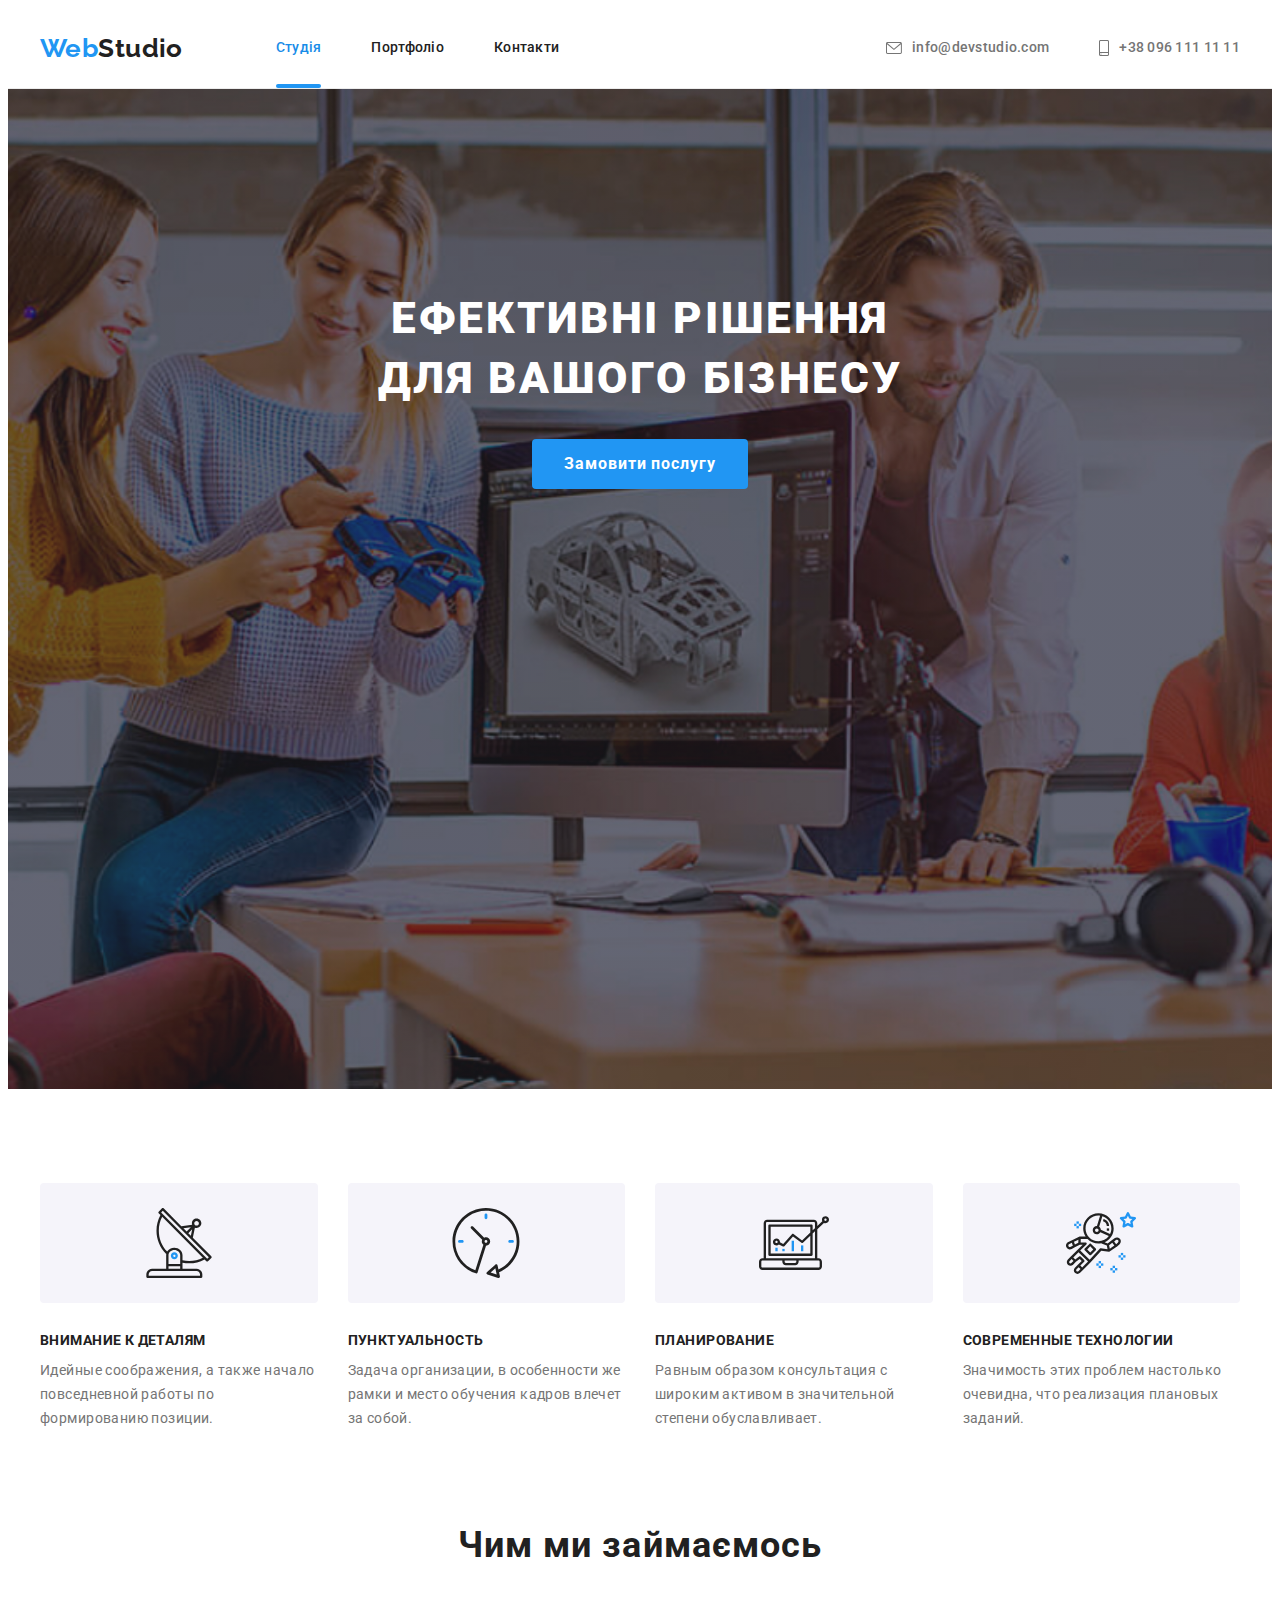
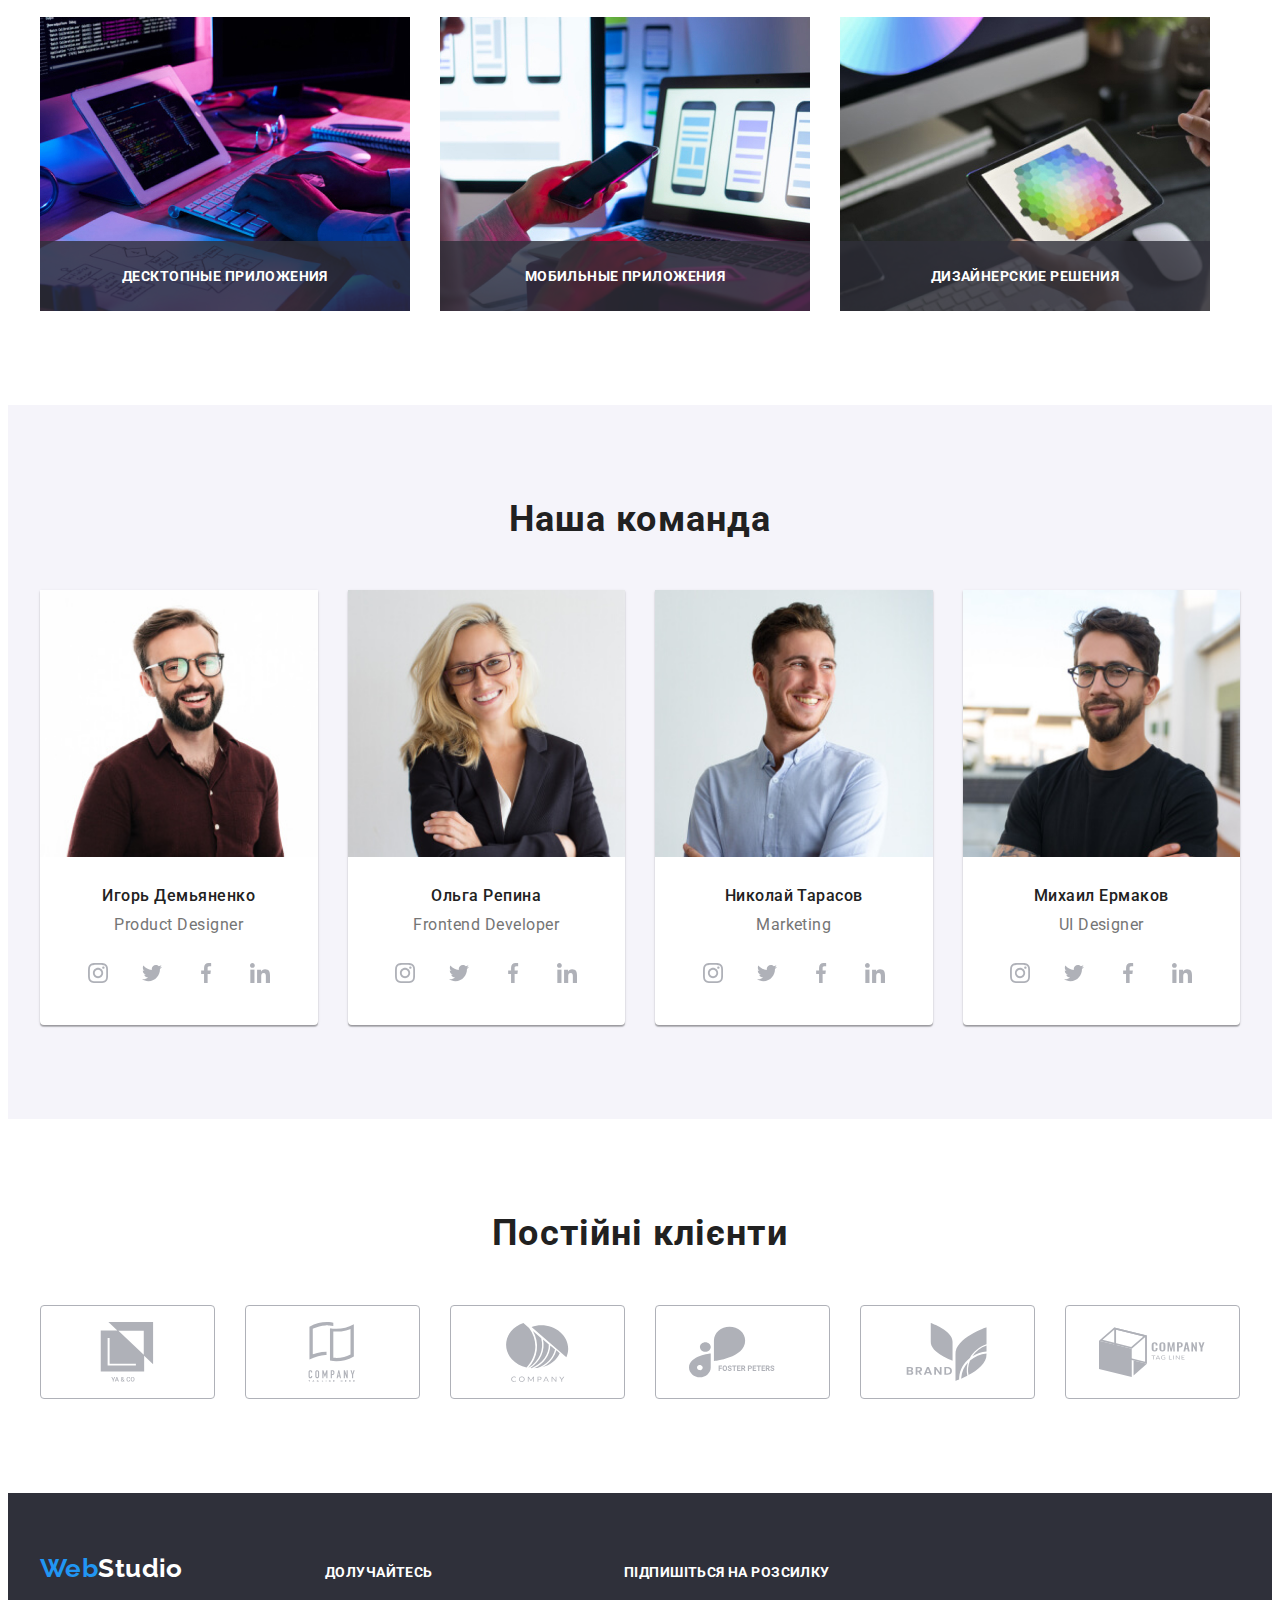
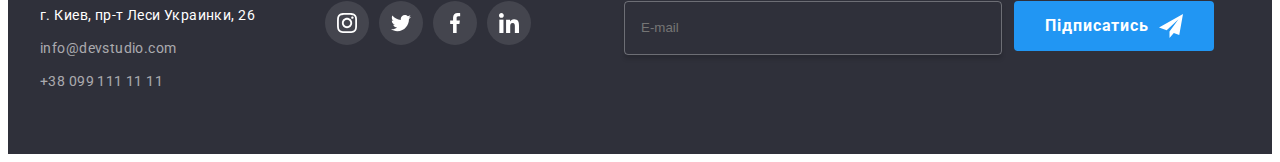
==== commit 525001e8: "add footer 480 768 1200" ====
--- a/index.html
+++ b/index.html
@@ -474,7 +474,7 @@
     <!-- кінець партнери -->
 
     <!-- Підвал -->
-    <!-- <footer class="footer">
+    <footer class="footer">
       <div class="container footer-main">
         <div class="container-footer">
           <a href="./index.html" class="logo logo--light link"><span class="logo--acent">Web</span>Studio</a>
@@ -552,7 +552,7 @@
           </form>
         </div>
       </div>
-    </footer> -->
+    </footer>
 
     <!-- modal -->
     <!-- <div class="backdrop is-hidden" data-modal>
--- a/css/main.min.css
+++ b/css/main.min.css
@@ -1 +1 @@
-body{font-family:"Roboto",sans-serif;letter-spacing:.03em;font-size:14px;color:#757575;background-color:#fff}.container{max-width:480px;margin:0 auto;padding-left:15px;padding-right:15px}@media screen and (min-width: 768px){.container{max-width:768px}}@media screen and (min-width: 1200px){.container{max-width:1200px}}h1,h2,h3,h4,h5,h6,p{margin:0}a{text-decoration:none;color:#afb1b8}a.accept{-webkit-text-decoration-line:underline;text-decoration-line:underline;text-underline-position:under;color:#2196f3;line-height:1.71}img{display:block;width:100%}.address{font-style:normal;margin-top:20px}.list{list-style:none;padding-left:0;margin:0}.link{text-decoration:none}.member-info{padding-top:30px;padding-bottom:30px}.section{padding-bottom:94px}@media screen and (max-width: 480px){.section{padding-bottom:60px}}@media screen and (min-width: 481px)and (max-width: 768px){.section{padding-bottom:60px}}@media screen and (max-width: 1199px){.section--works{display:none}}.visually-hidden{position:absolute;width:1px;height:1px;margin:-1px;border:0;padding:0;white-space:nowrap;-webkit-clip-path:inset(100%);clip-path:inset(100%);clip:rect(0 0 0 0);overflow:hidden}.current{color:#2196f3;position:relative}.current::after{content:"";position:absolute;width:100%;height:4px;bottom:0;background:#2196f3;border-radius:2px}.btn-form,.btn-spam{min-width:200px;height:50px;cursor:pointer;font-family:inherit;font-weight:700;font-size:16px;line-height:1.88;text-align:center;letter-spacing:.06em;border:none;border-radius:4px;background-color:#2196f3;color:#fff;-webkit-transition:background-color 250ms cubic-bezier(0.4, 0, 0.2, 1),-webkit-box-shadow 250ms cubic-bezier(0.4, 0, 0.2, 1);transition:background-color 250ms cubic-bezier(0.4, 0, 0.2, 1),-webkit-box-shadow 250ms cubic-bezier(0.4, 0, 0.2, 1);transition:background-color 250ms cubic-bezier(0.4, 0, 0.2, 1),box-shadow 250ms cubic-bezier(0.4, 0, 0.2, 1);transition:background-color 250ms cubic-bezier(0.4, 0, 0.2, 1),box-shadow 250ms cubic-bezier(0.4, 0, 0.2, 1),-webkit-box-shadow 250ms cubic-bezier(0.4, 0, 0.2, 1);display:-webkit-box;display:-ms-flexbox;display:flex;-webkit-box-align:center;-ms-flex-align:center;align-items:center;-webkit-box-pack:center;-ms-flex-pack:center;justify-content:center}.btn-form:hover,.btn-form:focus,.btn-spam:hover,.btn-spam:focus{background-color:#188ce8;-webkit-box-shadow:0px 4px 4px rgba(0,0,0,.15);box-shadow:0px 4px 4px rgba(0,0,0,.15)}.baner-btn{padding:10px 32px;min-width:200px;cursor:pointer;font-family:inherit;font-weight:700;font-size:16px;line-height:1.88;text-align:center;letter-spacing:.06em;border:none;border-radius:4px;background-color:#2196f3;color:#fff;-webkit-transition:background-color 250ms cubic-bezier(0.4, 0, 0.2, 1);transition:background-color 250ms cubic-bezier(0.4, 0, 0.2, 1)}.baner-btn:hover,.baner-btn:focus{background-color:#188ce8}.filter-list__btn{padding:6px 22px;cursor:pointer;font-family:inherit;font-weight:500;font-size:16px;line-height:1.62;text-align:center;letter-spacing:.03em;background-color:#f5f4fa;color:#212121;border:none;border-radius:4px;-webkit-transition:background-color 250ms cubic-bezier(0.4, 0, 0.2, 1),color 250ms cubic-bezier(0.4, 0, 0.2, 1),-webkit-box-shadow 250ms cubic-bezier(0.4, 0, 0.2, 1);transition:background-color 250ms cubic-bezier(0.4, 0, 0.2, 1),color 250ms cubic-bezier(0.4, 0, 0.2, 1),-webkit-box-shadow 250ms cubic-bezier(0.4, 0, 0.2, 1);transition:background-color 250ms cubic-bezier(0.4, 0, 0.2, 1),color 250ms cubic-bezier(0.4, 0, 0.2, 1),box-shadow 250ms cubic-bezier(0.4, 0, 0.2, 1);transition:background-color 250ms cubic-bezier(0.4, 0, 0.2, 1),color 250ms cubic-bezier(0.4, 0, 0.2, 1),box-shadow 250ms cubic-bezier(0.4, 0, 0.2, 1),-webkit-box-shadow 250ms cubic-bezier(0.4, 0, 0.2, 1)}.filter-list__btn:hover,.filter-list__btn:focus{background-color:#2196f3;color:#fff;-webkit-box-shadow:0px 3px 1px rgba(0,0,0,.1),0px 1px 2px rgba(0,0,0,.08),0px 2px 2px rgba(0,0,0,.12);box-shadow:0px 3px 1px rgba(0,0,0,.1),0px 1px 2px rgba(0,0,0,.08),0px 2px 2px rgba(0,0,0,.12)}.logo{font-family:"Raleway";font-style:normal;font-weight:700;font-size:26px;line-height:1.19}@media screen and (max-width: 768px){.logo{font-size:24px;line-height:1.16}}.logo--acent{color:#2196f3}.logo--dark{color:#212121;margin-right:93px}@media screen and (min-width: 768px)and (max-width: 1199px){.logo--dark{margin-right:88px}}.logo--light{color:#fff}@media screen and (max-width: 768px){.header{height:60px}}.header-page{border-bottom:1px solid #ececec;position:relative}.header{display:-webkit-box;display:-ms-flexbox;display:flex}@media screen and (min-width: 1200px){.contacts-list__item{display:-webkit-box;display:-ms-flexbox;display:flex;-webkit-box-align:center;-ms-flex-align:center;align-items:center}.contacts-list__item+.contacts-list__item{margin-left:50px}}.nav-list,.contacts-list{list-style:none;display:-webkit-box;display:-ms-flexbox;display:flex}.contacts-list{margin-left:auto;margin-top:0;margin-bottom:0}@media screen and (min-width: 768px)and (max-width: 1199px){.contacts-list{display:-webkit-box;display:-ms-flexbox;display:flex;-webkit-box-orient:vertical;-webkit-box-direction:normal;-ms-flex-direction:column;flex-direction:column;-webkit-box-pack:center;-ms-flex-pack:center;justify-content:center;gap:10px;margin-left:auto;margin-top:0;margin-bottom:0}}.navigation{display:-webkit-box;display:-ms-flexbox;display:flex;-webkit-box-align:center;-ms-flex-align:center;align-items:center}.nav-list__item+.nav-list__item{margin-left:50px}.nav-list__link,.contacts-list__link{color:#212121;font-style:normal;font-weight:500;font-size:14px;line-height:1.14;letter-spacing:.02em;padding-top:32px;padding-bottom:32px;display:-webkit-box;display:-ms-flexbox;display:flex;-webkit-box-align:center;-ms-flex-align:center;align-items:center;-webkit-transition:color 250ms cubic-bezier(0.4, 0, 0.2, 1),fill 250ms cubic-bezier(0.4, 0, 0.2, 1);transition:color 250ms cubic-bezier(0.4, 0, 0.2, 1),fill 250ms cubic-bezier(0.4, 0, 0.2, 1)}.nav-list__link:hover,.nav-list__link:focus{color:#2196f3}.current{color:#188ce8}@media screen and (min-width: 768px)and (max-width: 1199px){.contacts-list__link{padding:0}}.contacts-list__link:hover,.contacts-list__link:focus{color:#2196f3}.contacts-list__link:hover .contacts-list__icon,.contacts-list__link:focus .contacts-list__icon{fill:#188ce8}.contacts-list__text{color:#757575}.contacts-list__icon{fill:#757575;margin-right:10px;-webkit-transition:fill 250ms cubic-bezier(0.4, 0, 0.2, 1);transition:fill 250ms cubic-bezier(0.4, 0, 0.2, 1)}@media screen and (max-width: 767px){.contacts-list,.nav-list{display:none}}.hero{max-width:1600px;height:600px;background-image:-webkit-gradient(linear, left top, left bottom, from(rgba(47, 48, 58, 0.4)), to(rgba(47, 48, 58, 0.4))),url(../images/hero-desk@1.jpg);background-image:linear-gradient(rgba(47, 48, 58, 0.4), rgba(47, 48, 58, 0.4)),url(../images/hero-desk@1.jpg);background-color:#2f303a;background-position:center;background-repeat:no-repeat;background-size:cover;text-align:center;margin:0 auto;padding-top:200px;padding-bottom:200px}@media screen and (max-width: 767px){.hero{width:100%;height:400px;background-image:-webkit-gradient(linear, left top, left bottom, from(rgba(47, 48, 58, 0.4)), to(rgba(47, 48, 58, 0.4))),url(../images/mob/index/Header-1-mob.jpg);background-image:linear-gradient(rgba(47, 48, 58, 0.4), rgba(47, 48, 58, 0.4)),url(../images/mob/index/Header-1-mob.jpg);background-size:cover;background-position:center;padding-top:118px;margin-bottom:60px}}@media screen and (max-width: 767px)and (min-device-pixel-ratio: 2),screen and (max-width: 767px)and (-webkit-min-device-pixel-ratio: 2),screen and (max-width: 767px)and (min-resolution: 192dpi),screen and (max-width: 767px)and (min-resolution: 2dppx){.hero{background-image:-webkit-gradient(linear, left top, left bottom, from(rgba(47, 48, 58, 0.4)), to(rgba(47, 48, 58, 0.4))),url(../images/mob/index/Header-2-mob.jpg);background-image:linear-gradient(rgba(47, 48, 58, 0.4), rgba(47, 48, 58, 0.4)),url(../images/mob/index/Header-2-mob.jpg)}}@media screen and (min-width: 768px)and (max-width: 1199px){.hero{width:100%;height:400px;background-image:-webkit-gradient(linear, left top, left bottom, from(rgba(47, 48, 58, 0.4)), to(rgba(47, 48, 58, 0.4))),url(../images/tab/index/hero-tab@1.jpg);background-image:linear-gradient(rgba(47, 48, 58, 0.4), rgba(47, 48, 58, 0.4)),url(../images/tab/index/hero-tab@1.jpg);background-size:cover;background-position:center;padding-top:118px;margin-bottom:60px}}@media screen and (min-width: 768px)and (max-width: 1199px)and (min-device-pixel-ratio: 2),screen and (min-width: 768px)and (max-width: 1199px)and (-webkit-min-device-pixel-ratio: 2),screen and (min-width: 768px)and (max-width: 1199px)and (min-resolution: 192dpi),screen and (min-width: 768px)and (max-width: 1199px)and (min-resolution: 2dppx){.hero{background-image:-webkit-gradient(linear, left top, left bottom, from(rgba(47, 48, 58, 0.4)), to(rgba(47, 48, 58, 0.4))),url(../images/tab/index/hero-tab@2.jpg);background-image:linear-gradient(rgba(47, 48, 58, 0.4), rgba(47, 48, 58, 0.4)),url(../images/tab/index/hero-tab@2.jpg)}}@media screen and (min-width: 1200px){.hero{width:100%;height:600px;background-image:-webkit-gradient(linear, left top, left bottom, from(rgba(47, 48, 58, 0.4)), to(rgba(47, 48, 58, 0.4))),url(../images/hero-desk@1.jpg);background-image:linear-gradient(rgba(47, 48, 58, 0.4), rgba(47, 48, 58, 0.4)),url(../images/hero-desk@1.jpg);background-size:cover;background-position:center;padding-top:200px;margin-bottom:94px}}@media screen and (min-width: 1200px)and (min-device-pixel-ratio: 2),screen and (min-width: 1200px)and (-webkit-min-device-pixel-ratio: 2),screen and (min-width: 1200px)and (min-resolution: 192dpi),screen and (min-width: 1200px)and (min-resolution: 2dppx){.hero{background-image:-webkit-gradient(linear, left top, left bottom, from(rgba(47, 48, 58, 0.4)), to(rgba(47, 48, 58, 0.4))),url(../images/hero-desk@2.jpg);background-image:linear-gradient(rgba(47, 48, 58, 0.4), rgba(47, 48, 58, 0.4)),url(../images/hero-desk@2.jpg)}}.baner__text{max-width:100%;margin-bottom:30px;margin-left:auto;margin-right:auto;font-weight:900;font-size:44px;line-height:1.36;text-align:center;letter-spacing:.06em;text-transform:uppercase;color:#fff}@media screen and (max-width: 767px){.baner__text{font-size:26px;line-height:1.62}}@media screen and (min-width: 768px)and (max-width: 1199px){.baner__text{font-size:26px;line-height:1.62}}@media screen and (min-width: 1200px){.baner__text{font-size:44px;line-height:1.36;text-align:center;width:100%}}container--features{width:100%}.features-list{display:-webkit-box;display:-ms-flexbox;display:flex}@media screen and (min-width: 1200px){.features-list{-ms-flex-wrap:nowrap;flex-wrap:nowrap;gap:30px}}@media screen and (max-width: 767px){.features-list{-ms-flex-wrap:wrap;flex-wrap:wrap;gap:30px}}@media screen and (min-width: 768px)and (max-width: 1199px){.features-list{-ms-flex-wrap:wrap;flex-wrap:wrap;gap:30px}}.features-list__img{display:-webkit-box;display:-ms-flexbox;display:flex;-webkit-box-pack:center;-ms-flex-pack:center;justify-content:center;-webkit-box-align:center;-ms-flex-align:center;align-items:center;height:120px;background-color:#f5f4fa;margin-bottom:30px;border-radius:4px}.features-list__item{width:100%}@media screen and (min-width: 768px)and (max-width: 1199px){.features-list__item{width:calc((100% - 30px)/2)}}.features-list__name{margin-bottom:10px;font-size:14px;line-height:1.14;letter-spacing:.03em;text-transform:uppercase;color:#212121}@media screen and (max-width: 767px){.features-list__name{text-align:center}}@media screen and (min-width: 1200px){.features-list__name{text-align:left}}.features-list__text{line-height:1.71;letter-spacing:.03em}.works__label,.members-label,.partners-label{font-size:36px;line-height:1.16;text-align:center;letter-spacing:.03em;color:#212121}.works-list{display:-webkit-box;display:-ms-flexbox;display:flex;margin-top:50px;gap:30px}.works-list__item{position:relative;overflow:hidden}.works-list__text{display:-webkit-box;display:-ms-flexbox;display:flex;-webkit-box-pack:center;-ms-flex-pack:center;justify-content:center;-webkit-box-align:center;-ms-flex-align:center;align-items:center;position:absolute;bottom:0;width:100%;height:70px;font-weight:700;text-transform:uppercase;background-color:rgba(47,48,58,.8);color:#fff}.member-info__label{margin-bottom:10px;font-weight:500;font-size:16px;line-height:1.18;text-align:center;letter-spacing:.03em;color:#212121}@media screen and (max-width: 767px){.members-label{padding-top:60px}}@media screen and (min-width: 768px)and (max-width: 1199px){.members-label{padding-top:60px}}@media screen and (min-width: 1200px){.members-label{padding-top:94px}}.members-list__item{background-color:#fff;-webkit-box-shadow:0px 1px 3px rgba(0,0,0,.12),0px 1px 1px rgba(0,0,0,.14),0px 2px 1px rgba(0,0,0,.2);box-shadow:0px 1px 3px rgba(0,0,0,.12),0px 1px 1px rgba(0,0,0,.14),0px 2px 1px rgba(0,0,0,.2);border-radius:0px 0px 4px 4px}@media screen and (max-width: 767px){.members-list__item{width:100%}}@media screen and (min-width: 768px)and (max-width: 1199px){.members-list__item{width:calc((100% - 30px)/2)}}@media screen and (min-width: 1200px){.members-list__item{width:calc((100% - 90px)/3)}}.member-info__position{font-size:16px;line-height:1.18;text-align:center;letter-spacing:.03em;margin-bottom:16px}.about-us{background-color:#f5f4fa}.members-list{display:-webkit-box;display:-ms-flexbox;display:flex}@media screen and (max-width: 767px){.members-list{margin-top:30px;width:100%;-ms-flex-wrap:wrap;flex-wrap:wrap;gap:30px}}@media screen and (min-width: 768px)and (max-width: 1199px){.members-list{margin-top:30px;width:100%;-ms-flex-wrap:wrap;flex-wrap:wrap;gap:30px}}@media screen and (min-width: 1200px){.members-list{display:-webkit-box;display:-ms-flexbox;display:flex;-webkit-box-pack:center;-ms-flex-pack:center;justify-content:center;margin-top:50px;gap:30px}}.social-list__item{width:44px;height:44px}.social-list__item+.social-list__item{margin-left:10px}.social-list__link{width:100%;height:100%;border-radius:50%;display:-webkit-box;display:-ms-flexbox;display:flex;-webkit-box-align:center;-ms-flex-align:center;align-items:center;-webkit-box-pack:center;-ms-flex-pack:center;justify-content:center;color:#afb1b8;-webkit-transition:background-color 250ms cubic-bezier(0.4, 0, 0.2, 1),color 250ms cubic-bezier(0.4, 0, 0.2, 1);transition:background-color 250ms cubic-bezier(0.4, 0, 0.2, 1),color 250ms cubic-bezier(0.4, 0, 0.2, 1)}.social-list__link:hover,.social-list__link:focus{background-color:#2196f3;color:#fff}.social-list__icon{fill:currentColor}.link-icon:hover .social-list__icon,.link-icon:focus .social-list__icon{fill:#fff}.social-list{display:-webkit-box;display:-ms-flexbox;display:flex;-webkit-box-pack:center;-ms-flex-pack:center;justify-content:center}.partners-list{display:-webkit-box;display:-ms-flexbox;display:flex;margin-top:50px}@media screen and (min-width: 768px)and (max-width: 1199px){.partners-list{-ms-flex-wrap:wrap;flex-wrap:wrap;gap:30px;margin-top:30px}}@media screen and (max-width: 767px){.partners-list{-ms-flex-wrap:wrap;flex-wrap:wrap;gap:30px;margin-top:30px}}@media screen and (min-width: 1200px){.partners-list{-ms-flex-wrap:wrap;flex-wrap:wrap;gap:30px;margin-top:50px}}@media screen and (max-width: 767px){.partners{padding-top:60px;padding-bottom:60px}}@media screen and (min-width: 768px)and (max-width: 1199px){.partners{padding-top:60px;padding-bottom:60px}}@media screen and (min-width: 1200px){.partners{padding-bottom:94px;padding-top:94px}}.partners-list__item:hover .partners-list__link,.partners-list__item:focus .partners-list__link{fill:#2196f3;border-color:#2196f3}@media screen and (max-width: 767px){.partners-list__item{width:calc((100% - 30px)/2)}}@media screen and (min-width: 768px)and (max-width: 1199px){.partners-list__item{width:calc((100% - 60px)/3)}}@media screen and (min-width: 1200px){.partners-list__item{width:calc((100% - 150px)/6)}}.partners-list__link{height:92px;border:1px solid #afb1b8;border-radius:4px;background:rgba(0,0,0,0);display:-webkit-box;display:-ms-flexbox;display:flex;-webkit-box-pack:center;-ms-flex-pack:center;justify-content:center;-webkit-box-align:center;-ms-flex-align:center;align-items:center;-webkit-transition:color 250ms cubic-bezier(0.4, 0, 0.2, 1),border-color 250ms cubic-bezier(0.4, 0, 0.2, 1);transition:color 250ms cubic-bezier(0.4, 0, 0.2, 1),border-color 250ms cubic-bezier(0.4, 0, 0.2, 1)}.partners-list__link:hover,.partners-list__link:focus{color:#2196f3;border-color:#2196f3}.partners-list__icon{fill:currentColor}.footer-main{display:-webkit-box;display:-ms-flexbox;display:flex;-webkit-box-align:baseline;-ms-flex-align:baseline;align-items:baseline}.footer-social{margin-left:70px}.footer{background-color:#2f303a;padding-top:60px;padding-bottom:60px}.address-list__item+.address-list__item{margin-top:9px}.address-list__link{padding:0;font-weight:400;font-size:14px;line-height:1.71;letter-spacing:.03em;color:#fff;-webkit-transition:color 250ms cubic-bezier(0.4, 0, 0.2, 1);transition:color 250ms cubic-bezier(0.4, 0, 0.2, 1)}.address-list__mail,.address-list__tel{color:rgba(255,255,255,.6)}.address-list__link{margin:0;margin-top:20px}.address-list__link:hover,.address-list__link:focus{color:#2196f3}.address-list__text{color:rgba(255,255,255,.6)}.footer-soc-label{font-size:14px;line-height:16px;letter-spacing:.03em;text-transform:uppercase;color:#fff}.soc-list{display:-webkit-box;display:-ms-flexbox;display:flex;margin-top:20px}.footer-soc-item+.footer-soc-item{margin-left:10px}.soc-list__icon{fill:#fff}.soc-list__link{width:100%;height:100%;border-radius:50%;display:-webkit-box;display:-ms-flexbox;display:flex;-webkit-box-align:center;-ms-flex-align:center;align-items:center;-webkit-box-pack:center;-ms-flex-pack:center;justify-content:center;fill:#afb1b8;background:rgba(255,255,255,.1);-webkit-transition:background-color 250ms cubic-bezier(0.4, 0, 0.2, 1);transition:background-color 250ms cubic-bezier(0.4, 0, 0.2, 1)}.soc-list__link:hover,.soc-list__link:focus{background-color:#2196f3}.soc-list__item{width:44px;height:44px}.soc-list__item+.soc-list__item{margin-left:10px}.subscribe{margin-left:10px}.spam-mail{background-color:rgba(0,0,0,0);border:1px solid rgba(255,255,255,.3);border-radius:4px;-webkit-box-shadow:0px 4px 4px rgba(0,0,0,.15);box-shadow:0px 4px 4px rgba(0,0,0,.15);width:358px;height:50px;padding-left:16px;margin-right:12px;color:#fff;-webkit-transition:border-color 250ms cubic-bezier(0.4, 0, 0.2, 1);transition:border-color 250ms cubic-bezier(0.4, 0, 0.2, 1)}.spam-mail:hover,.spam-mail:focus{border-color:#2196f3}.spam-form{display:-webkit-box;display:-ms-flexbox;display:flex;margin-top:20px}.spam{margin-left:93px}.card-label__name{width:auto;height:auto;margin:0;margin-bottom:4px;font-size:18px;line-height:2;letter-spacing:.06em;color:#212121}.card-label__direction{margin:0;font-size:16px;line-height:1.87;letter-spacing:.03em;color:#757575}.filter-list{display:-webkit-box;display:-ms-flexbox;display:flex;-ms-flex-wrap:wrap;flex-wrap:wrap;gap:8px;margin-bottom:40px}@media screen and (max-width: 767px){.filter-list{display:-webkit-box;display:-ms-flexbox;display:flex;-ms-flex-wrap:wrap;flex-wrap:wrap;margin-bottom:40px;gap:15px 8px;-webkit-box-pack:start;-ms-flex-pack:start;justify-content:flex-start}}@media screen and (min-width: 768px)and (max-width: 1199px){.filter-list{display:-webkit-box;display:-ms-flexbox;display:flex;-ms-flex-wrap:wrap;flex-wrap:wrap;-webkit-box-pack:center;-ms-flex-pack:center;justify-content:center;gap:8px}}@media screen and (min-width: 1200px){.filter-list{display:-webkit-box;display:-ms-flexbox;display:flex;-webkit-box-pack:center;-ms-flex-pack:center;justify-content:center;margin-bottom:50px;margin-top:0;gap:8px}}.cards-list{display:-webkit-box;display:-ms-flexbox;display:flex;-ms-flex-wrap:wrap;flex-wrap:wrap}@media screen and (max-width: 767px){.cards-list{width:100%}}@media screen and (min-width: 768px)and (max-width: 1199px){.cards-list{margin-top:30px;width:100%;-ms-flex-wrap:wrap;flex-wrap:wrap;gap:30px}}@media screen and (min-width: 1200px){.cards-list{gap:30px;margin-top:50px}}.cards-list__item{-webkit-transition:translatex 250ms cubic-bezier(0.4, 0, 0.2, 1);transition:translatex 250ms cubic-bezier(0.4, 0, 0.2, 1)}@media screen and (max-width: 767px){.cards-list__item{margin-bottom:30px}}@media screen and (min-width: 768px)and (max-width: 1199px){.cards-list__item{width:calc((100% - 30px)/2)}}@media screen and (min-width: 1200px){.cards-list__item{width:calc((100% - 60px)/3)}}.pic{position:relative;overflow:hidden}.pic__overlay{display:-webkit-box;display:-ms-flexbox;display:flex;position:absolute;top:0;left:0;background-color:rgba(33,150,243,.9);width:100%;height:100%;-webkit-transform:translatey(100%);transform:translatey(100%);-webkit-transition:-webkit-transform 250ms ease;transition:-webkit-transform 250ms ease;transition:transform 250ms ease;transition:transform 250ms ease, -webkit-transform 250ms ease}.cards-list__item:hover .pic__overlay{-webkit-transform:translatex(0);transform:translatex(0)}.cards-list__link:focus .pic__overlay{-webkit-transform:translatex(0);transform:translatex(0)}.pic__overlay p{color:#fff;padding:63px 24px;margin:0;font-size:18px;line-height:1.56}.cards-list__link{display:block;-webkit-transition:-webkit-box-shadow 250ms cubic-bezier(0.4, 0, 0.2, 1);transition:-webkit-box-shadow 250ms cubic-bezier(0.4, 0, 0.2, 1);transition:box-shadow 250ms cubic-bezier(0.4, 0, 0.2, 1);transition:box-shadow 250ms cubic-bezier(0.4, 0, 0.2, 1), -webkit-box-shadow 250ms cubic-bezier(0.4, 0, 0.2, 1)}.cards-list__link:hover,.cards-list__link:focus{-webkit-box-shadow:0px 1px 1px rgba(0,0,0,.12),0px 4px 4px rgba(0,0,0,.06),1px 4px 6px rgba(0,0,0,.16);box-shadow:0px 1px 1px rgba(0,0,0,.12),0px 4px 4px rgba(0,0,0,.06),1px 4px 6px rgba(0,0,0,.16)}@media screen and (min-width: 768px)and (max-width: 1199px){.cards-list__link{height:100%;display:-webkit-box;display:-ms-flexbox;display:flex;-webkit-box-orient:vertical;-webkit-box-direction:normal;-ms-flex-direction:column;flex-direction:column;max-width:100%}}.section-filter{padding:94px 0px}.card-label{padding:20px 23px;border:1px solid #eee;border-top:none;height:auto}@media screen and (min-width: 768px)and (max-width: 1199px){.card-label{-webkit-box-flex:1;-ms-flex-positive:1;flex-grow:1;max-width:450px}}.is-hidden{visibility:hidden;opacity:0;pointer-events:none}.backdrop{position:fixed;width:100%;height:100%;top:0;left:0;background:rgba(0,0,0,.2);-webkit-transition:opacity 300ms cubic-bezier(0.4, 0, 0.2, 1),visibility 300ms cubic-bezier(0.4, 0, 0.2, 1);transition:opacity 300ms cubic-bezier(0.4, 0, 0.2, 1),visibility 300ms cubic-bezier(0.4, 0, 0.2, 1)}.backdrop.is-hidden .modal{-webkit-transform:translate(-50%, -50%) scale(0);transform:translate(-50%, -50%) scale(0)}.modal-div{position:absolute;top:50%;left:50%;width:528px;min-height:581px;background-color:#fff;-webkit-transform:translate(-50%, -50%) scale(1);transform:translate(-50%, -50%) scale(1);-webkit-transition:-webkit-transform 300ms;transition:-webkit-transform 300ms;transition:transform 300ms;transition:transform 300ms, -webkit-transform 300ms;-webkit-box-shadow:0px 1px 3px rgba(0,0,0,.12),0px 1px 1px rgba(0,0,0,.14),0px 2px 1px rgba(0,0,0,.2);box-shadow:0px 1px 3px rgba(0,0,0,.12),0px 1px 1px rgba(0,0,0,.14),0px 2px 1px rgba(0,0,0,.2);border-radius:4px;padding:40px}.close-icon{display:-webkit-box;display:-ms-flexbox;display:flex;-webkit-box-align:center;-ms-flex-align:center;align-items:center;-webkit-box-pack:center;-ms-flex-pack:center;justify-content:center;position:absolute;top:8px;right:8px;background:rgba(0,0,0,0);padding:6px;width:30px;height:30px;border:1px solid rgba(0,0,0,.1);border-radius:50%;-webkit-transition:fill 250ms cubic-bezier(0.4, 0, 0.2, 1);transition:fill 250ms cubic-bezier(0.4, 0, 0.2, 1);cursor:pointer}.close-icon:hover,.close-icon:focus{fill:#2196f3}.modal-title{font-weight:700;font-size:20px;text-align:center;color:#212121;margin-bottom:12px}.input-wrap__item{position:relative;display:-webkit-box;display:-ms-flexbox;display:flex;-webkit-box-orient:vertical;-webkit-box-direction:normal;-ms-flex-direction:column;flex-direction:column;text-align:start;width:100%;height:40px;border:1px solid rgba(33,33,33,.2);border-radius:4px;outline:none;cursor:pointer;-webkit-transition:border-color 250ms cubic-bezier(0.4, 0, 0.2, 1);transition:border-color 250ms cubic-bezier(0.4, 0, 0.2, 1)}.input-wrap__item:focus-within,.input-wrap__item:hover{border-color:#2196f3}.modal-label{display:-webkit-box;display:-ms-flexbox;display:flex;padding-bottom:4px;font-size:12px;line-height:1.16;letter-spacing:.01em}.form-icon:hover,.form-icon:focus{fill:#2196f3}.input-wrap__item:hover+.form-icon,.input-wrap__item:focus-within+.form-icon{fill:#2196f3}.text-place{border:1px solid rgba(33,33,33,.2);border-radius:4px;outline:none;cursor:pointer;-webkit-transition:border-color 250ms cubic-bezier(0.4, 0, 0.2, 1);transition:border-color 250ms cubic-bezier(0.4, 0, 0.2, 1)}.text-place:hover,.text-place:focus{border-color:#2196f3}.modal{margin-bottom:10px}.input-wrap{position:relative}.input-wrap input{padding-left:42px}.text-place{resize:none;width:100%;height:120px;padding:12px 16px;font-size:12px;line-height:1.16;letter-spacing:.01em}.form-icon{position:absolute;left:12px;top:50%;-webkit-transform:translateY(-50%);transform:translateY(-50%);width:18px;height:18px;fill:#212121;-webkit-transition:fill 250ms cubic-bezier(0.4, 0, 0.2, 1);transition:fill 250ms cubic-bezier(0.4, 0, 0.2, 1)}.button-form{display:-webkit-box;display:-ms-flexbox;display:flex;-webkit-box-pack:center;-ms-flex-pack:center;justify-content:center;margin-top:30px}.form-text-box{display:-webkit-box;display:-ms-flexbox;display:flex;-webkit-box-pack:center;-ms-flex-pack:center;justify-content:center;-webkit-box-align:center;-ms-flex-align:center;align-items:center;color:#757575;cursor:pointer}.form-text-box::before{content:"";width:16px;height:15px;border:2px solid #212121;border-radius:3px;margin-right:8px}.check-input:checked+.form-text-box::before{background-image:url(../images/svg-icons/icon-check.svg);background-position:center;background-repeat:no-repeat;background-size:contain;border:#2196f3}.check-input:checked{background-image:url(../images/svg-icons/icon-check.svg);background-position:center;background-repeat:no-repeat}.checkbox{margin-top:20px}/*# sourceMappingURL=main.min.css.map */+body{font-family:"Roboto",sans-serif;letter-spacing:.03em;font-size:14px;color:#757575;background-color:#fff}.container{max-width:480px;margin:0 auto;padding-left:15px;padding-right:15px}@media screen and (min-width: 768px){.container{max-width:100%}}@media screen and (min-width: 1200px){.container{max-width:1200px}}h1,h2,h3,h4,h5,h6,p{margin:0}a{text-decoration:none;color:#afb1b8}a.accept{-webkit-text-decoration-line:underline;text-decoration-line:underline;text-underline-position:under;color:#2196f3;line-height:1.71}img{display:block;width:100%}.address{font-style:normal;margin-top:20px}.list{list-style:none;padding-left:0;margin:0}.link{text-decoration:none}.member-info{padding-top:30px;padding-bottom:30px}.section{padding-bottom:94px}@media screen and (max-width: 480px){.section{padding-bottom:60px}}@media screen and (min-width: 481px)and (max-width: 768px){.section{padding-bottom:60px}}@media screen and (max-width: 1199px){.section--works{display:none}}.visually-hidden{position:absolute;width:1px;height:1px;margin:-1px;border:0;padding:0;white-space:nowrap;-webkit-clip-path:inset(100%);clip-path:inset(100%);clip:rect(0 0 0 0);overflow:hidden}.current{color:#2196f3;position:relative}.current::after{content:"";position:absolute;width:100%;height:4px;bottom:0;background:#2196f3;border-radius:2px}.btn-form,.btn-spam{min-width:200px;height:50px;cursor:pointer;font-family:inherit;font-weight:700;font-size:16px;line-height:1.88;text-align:center;letter-spacing:.06em;border:none;border-radius:4px;background-color:#2196f3;color:#fff;-webkit-transition:background-color 250ms cubic-bezier(0.4, 0, 0.2, 1),-webkit-box-shadow 250ms cubic-bezier(0.4, 0, 0.2, 1);transition:background-color 250ms cubic-bezier(0.4, 0, 0.2, 1),-webkit-box-shadow 250ms cubic-bezier(0.4, 0, 0.2, 1);transition:background-color 250ms cubic-bezier(0.4, 0, 0.2, 1),box-shadow 250ms cubic-bezier(0.4, 0, 0.2, 1);transition:background-color 250ms cubic-bezier(0.4, 0, 0.2, 1),box-shadow 250ms cubic-bezier(0.4, 0, 0.2, 1),-webkit-box-shadow 250ms cubic-bezier(0.4, 0, 0.2, 1);display:-webkit-box;display:-ms-flexbox;display:flex;-webkit-box-align:center;-ms-flex-align:center;align-items:center;-webkit-box-pack:center;-ms-flex-pack:center;justify-content:center}.btn-form:hover,.btn-form:focus,.btn-spam:hover,.btn-spam:focus{background-color:#188ce8;-webkit-box-shadow:0px 4px 4px rgba(0,0,0,.15);box-shadow:0px 4px 4px rgba(0,0,0,.15)}.baner-btn{padding:10px 32px;min-width:200px;cursor:pointer;font-family:inherit;font-weight:700;font-size:16px;line-height:1.88;text-align:center;letter-spacing:.06em;border:none;border-radius:4px;background-color:#2196f3;color:#fff;-webkit-transition:background-color 250ms cubic-bezier(0.4, 0, 0.2, 1);transition:background-color 250ms cubic-bezier(0.4, 0, 0.2, 1)}.baner-btn:hover,.baner-btn:focus{background-color:#188ce8}.filter-list__btn{padding:6px 22px;cursor:pointer;font-family:inherit;font-weight:500;font-size:16px;line-height:1.62;text-align:center;letter-spacing:.03em;background-color:#f5f4fa;color:#212121;border:none;border-radius:4px;-webkit-transition:background-color 250ms cubic-bezier(0.4, 0, 0.2, 1),color 250ms cubic-bezier(0.4, 0, 0.2, 1),-webkit-box-shadow 250ms cubic-bezier(0.4, 0, 0.2, 1);transition:background-color 250ms cubic-bezier(0.4, 0, 0.2, 1),color 250ms cubic-bezier(0.4, 0, 0.2, 1),-webkit-box-shadow 250ms cubic-bezier(0.4, 0, 0.2, 1);transition:background-color 250ms cubic-bezier(0.4, 0, 0.2, 1),color 250ms cubic-bezier(0.4, 0, 0.2, 1),box-shadow 250ms cubic-bezier(0.4, 0, 0.2, 1);transition:background-color 250ms cubic-bezier(0.4, 0, 0.2, 1),color 250ms cubic-bezier(0.4, 0, 0.2, 1),box-shadow 250ms cubic-bezier(0.4, 0, 0.2, 1),-webkit-box-shadow 250ms cubic-bezier(0.4, 0, 0.2, 1)}.filter-list__btn:hover,.filter-list__btn:focus{background-color:#2196f3;color:#fff;-webkit-box-shadow:0px 3px 1px rgba(0,0,0,.1),0px 1px 2px rgba(0,0,0,.08),0px 2px 2px rgba(0,0,0,.12);box-shadow:0px 3px 1px rgba(0,0,0,.1),0px 1px 2px rgba(0,0,0,.08),0px 2px 2px rgba(0,0,0,.12)}.logo{font-family:"Raleway";font-style:normal;font-weight:700;font-size:26px;line-height:1.19}@media screen and (max-width: 768px){.logo{font-size:24px;line-height:1.16;display:-webkit-box;display:-ms-flexbox;display:flex;-webkit-box-pack:center;-ms-flex-pack:center;justify-content:center}}.logo--acent{color:#2196f3}.logo--dark{color:#212121;margin-right:93px}@media screen and (min-width: 768px)and (max-width: 1199px){.logo--dark{margin-right:88px}}.logo--light{color:#fff}@media screen and (max-width: 767px){.header{height:60px}}.header-page{border-bottom:1px solid #ececec;position:relative}.header{display:-webkit-box;display:-ms-flexbox;display:flex}@media screen and (max-width: 767px){.header{display:-webkit-box;display:-ms-flexbox;display:flex;-webkit-box-pack:start;-ms-flex-pack:start;justify-content:flex-start}}@media screen and (min-width: 1200px){.contacts-list__item{display:-webkit-box;display:-ms-flexbox;display:flex;-webkit-box-align:center;-ms-flex-align:center;align-items:center}.contacts-list__item+.contacts-list__item{margin-left:50px}}.nav-list,.contacts-list{list-style:none;display:-webkit-box;display:-ms-flexbox;display:flex}.contacts-list{margin-left:auto;margin-top:0;margin-bottom:0}@media screen and (min-width: 768px)and (max-width: 1199px){.contacts-list{display:-webkit-box;display:-ms-flexbox;display:flex;-webkit-box-orient:vertical;-webkit-box-direction:normal;-ms-flex-direction:column;flex-direction:column;-webkit-box-pack:center;-ms-flex-pack:center;justify-content:center;gap:10px;margin-left:auto;margin-top:0;margin-bottom:0}}.navigation{display:-webkit-box;display:-ms-flexbox;display:flex;-webkit-box-align:center;-ms-flex-align:center;align-items:center}.nav-list__item+.nav-list__item{margin-left:50px}.nav-list__link,.contacts-list__link{color:#212121;font-style:normal;font-weight:500;font-size:14px;line-height:1.14;letter-spacing:.02em;padding-top:32px;padding-bottom:32px;display:-webkit-box;display:-ms-flexbox;display:flex;-webkit-box-align:center;-ms-flex-align:center;align-items:center;-webkit-transition:color 250ms cubic-bezier(0.4, 0, 0.2, 1),fill 250ms cubic-bezier(0.4, 0, 0.2, 1);transition:color 250ms cubic-bezier(0.4, 0, 0.2, 1),fill 250ms cubic-bezier(0.4, 0, 0.2, 1)}.nav-list__link:hover,.nav-list__link:focus{color:#2196f3}.current{color:#188ce8}@media screen and (min-width: 768px)and (max-width: 1199px){.contacts-list__link{padding:0}}.contacts-list__link:hover,.contacts-list__link:focus{color:#2196f3}.contacts-list__link:hover .contacts-list__icon,.contacts-list__link:focus .contacts-list__icon{fill:#188ce8}.contacts-list__text{color:#757575}.contacts-list__icon{fill:#757575;margin-right:10px;-webkit-transition:fill 250ms cubic-bezier(0.4, 0, 0.2, 1);transition:fill 250ms cubic-bezier(0.4, 0, 0.2, 1)}@media screen and (max-width: 767px){.contacts-list,.nav-list{display:none}}.hero{max-width:1600px;height:600px;background-image:-webkit-gradient(linear, left top, left bottom, from(rgba(47, 48, 58, 0.4)), to(rgba(47, 48, 58, 0.4))),url(../images/hero-desk@1.jpg);background-image:linear-gradient(rgba(47, 48, 58, 0.4), rgba(47, 48, 58, 0.4)),url(../images/hero-desk@1.jpg);background-color:#2f303a;background-position:center;background-repeat:no-repeat;background-size:cover;text-align:center;margin:0 auto;padding-top:200px;padding-bottom:200px}@media screen and (max-width: 767px){.hero{width:100%;height:400px;background-image:-webkit-gradient(linear, left top, left bottom, from(rgba(47, 48, 58, 0.4)), to(rgba(47, 48, 58, 0.4))),url(../images/mob/index/Header-1-mob.jpg);background-image:linear-gradient(rgba(47, 48, 58, 0.4), rgba(47, 48, 58, 0.4)),url(../images/mob/index/Header-1-mob.jpg);background-size:cover;background-position:center;padding-top:118px;margin-bottom:60px}}@media screen and (max-width: 767px)and (min-device-pixel-ratio: 2),screen and (max-width: 767px)and (-webkit-min-device-pixel-ratio: 2),screen and (max-width: 767px)and (min-resolution: 192dpi),screen and (max-width: 767px)and (min-resolution: 2dppx){.hero{background-image:-webkit-gradient(linear, left top, left bottom, from(rgba(47, 48, 58, 0.4)), to(rgba(47, 48, 58, 0.4))),url(../images/mob/index/Header-2-mob.jpg);background-image:linear-gradient(rgba(47, 48, 58, 0.4), rgba(47, 48, 58, 0.4)),url(../images/mob/index/Header-2-mob.jpg)}}@media screen and (min-width: 768px)and (max-width: 1199px){.hero{width:100%;height:400px;background-image:-webkit-gradient(linear, left top, left bottom, from(rgba(47, 48, 58, 0.4)), to(rgba(47, 48, 58, 0.4))),url(../images/tab/index/hero-tab@1.jpg);background-image:linear-gradient(rgba(47, 48, 58, 0.4), rgba(47, 48, 58, 0.4)),url(../images/tab/index/hero-tab@1.jpg);background-size:cover;background-position:center;padding-top:118px;margin-bottom:60px}}@media screen and (min-width: 768px)and (max-width: 1199px)and (min-device-pixel-ratio: 2),screen and (min-width: 768px)and (max-width: 1199px)and (-webkit-min-device-pixel-ratio: 2),screen and (min-width: 768px)and (max-width: 1199px)and (min-resolution: 192dpi),screen and (min-width: 768px)and (max-width: 1199px)and (min-resolution: 2dppx){.hero{background-image:-webkit-gradient(linear, left top, left bottom, from(rgba(47, 48, 58, 0.4)), to(rgba(47, 48, 58, 0.4))),url(../images/tab/index/hero-tab@2.jpg);background-image:linear-gradient(rgba(47, 48, 58, 0.4), rgba(47, 48, 58, 0.4)),url(../images/tab/index/hero-tab@2.jpg)}}@media screen and (min-width: 1200px){.hero{width:100%;height:600px;background-image:-webkit-gradient(linear, left top, left bottom, from(rgba(47, 48, 58, 0.4)), to(rgba(47, 48, 58, 0.4))),url(../images/hero-desk@1.jpg);background-image:linear-gradient(rgba(47, 48, 58, 0.4), rgba(47, 48, 58, 0.4)),url(../images/hero-desk@1.jpg);background-size:cover;background-position:center;padding-top:200px;margin-bottom:94px}}@media screen and (min-width: 1200px)and (min-device-pixel-ratio: 2),screen and (min-width: 1200px)and (-webkit-min-device-pixel-ratio: 2),screen and (min-width: 1200px)and (min-resolution: 192dpi),screen and (min-width: 1200px)and (min-resolution: 2dppx){.hero{background-image:-webkit-gradient(linear, left top, left bottom, from(rgba(47, 48, 58, 0.4)), to(rgba(47, 48, 58, 0.4))),url(../images/hero-desk@2.jpg);background-image:linear-gradient(rgba(47, 48, 58, 0.4), rgba(47, 48, 58, 0.4)),url(../images/hero-desk@2.jpg)}}.baner__text{max-width:100%;margin-bottom:30px;margin-left:auto;margin-right:auto;font-weight:900;font-size:44px;line-height:1.36;text-align:center;letter-spacing:.06em;text-transform:uppercase;color:#fff}@media screen and (max-width: 767px){.baner__text{font-size:26px;line-height:1.62}}@media screen and (min-width: 768px)and (max-width: 1199px){.baner__text{font-size:26px;line-height:1.62}}@media screen and (min-width: 1200px){.baner__text{font-size:44px;line-height:1.36;text-align:center;width:100%}}container--features{width:100%}.features-list{display:-webkit-box;display:-ms-flexbox;display:flex}@media screen and (min-width: 1200px){.features-list{-ms-flex-wrap:nowrap;flex-wrap:nowrap;gap:30px}}@media screen and (max-width: 767px){.features-list{-ms-flex-wrap:wrap;flex-wrap:wrap;gap:30px}}@media screen and (min-width: 768px)and (max-width: 1199px){.features-list{-ms-flex-wrap:wrap;flex-wrap:wrap;gap:30px}}.features-list__img{display:-webkit-box;display:-ms-flexbox;display:flex;-webkit-box-pack:center;-ms-flex-pack:center;justify-content:center;-webkit-box-align:center;-ms-flex-align:center;align-items:center;height:120px;background-color:#f5f4fa;margin-bottom:30px;border-radius:4px}.features-list__item{width:100%}@media screen and (min-width: 768px)and (max-width: 1199px){.features-list__item{width:calc((100% - 30px)/2)}}.features-list__name{margin-bottom:10px;font-size:14px;line-height:1.14;letter-spacing:.03em;text-transform:uppercase;color:#212121}@media screen and (max-width: 767px){.features-list__name{text-align:center}}@media screen and (min-width: 1200px){.features-list__name{text-align:left}}.features-list__text{line-height:1.71;letter-spacing:.03em}.works__label,.members-label,.partners-label{font-size:36px;line-height:1.16;text-align:center;letter-spacing:.03em;color:#212121}.works-list{display:-webkit-box;display:-ms-flexbox;display:flex;margin-top:50px;gap:30px}.works-list__item{position:relative;overflow:hidden}.works-list__text{display:-webkit-box;display:-ms-flexbox;display:flex;-webkit-box-pack:center;-ms-flex-pack:center;justify-content:center;-webkit-box-align:center;-ms-flex-align:center;align-items:center;position:absolute;bottom:0;width:100%;height:70px;font-weight:700;text-transform:uppercase;background-color:rgba(47,48,58,.8);color:#fff}.member-info__label{margin-bottom:10px;font-weight:500;font-size:16px;line-height:1.18;text-align:center;letter-spacing:.03em;color:#212121}@media screen and (max-width: 767px){.members-label{padding-top:60px}}@media screen and (min-width: 768px)and (max-width: 1199px){.members-label{padding-top:60px}}@media screen and (min-width: 1200px){.members-label{padding-top:94px}}.members-list__item{background-color:#fff;-webkit-box-shadow:0px 1px 3px rgba(0,0,0,.12),0px 1px 1px rgba(0,0,0,.14),0px 2px 1px rgba(0,0,0,.2);box-shadow:0px 1px 3px rgba(0,0,0,.12),0px 1px 1px rgba(0,0,0,.14),0px 2px 1px rgba(0,0,0,.2);border-radius:0px 0px 4px 4px}@media screen and (max-width: 767px){.members-list__item{width:100%}}@media screen and (min-width: 768px)and (max-width: 1199px){.members-list__item{width:calc((100% - 30px)/2)}}@media screen and (min-width: 1200px){.members-list__item{width:calc((100% - 90px)/3)}}.member-info__position{font-size:16px;line-height:1.18;text-align:center;letter-spacing:.03em;margin-bottom:16px}.about-us{background-color:#f5f4fa}.members-list{display:-webkit-box;display:-ms-flexbox;display:flex}@media screen and (max-width: 767px){.members-list{margin-top:30px;width:100%;-ms-flex-wrap:wrap;flex-wrap:wrap;gap:30px}}@media screen and (min-width: 768px)and (max-width: 1199px){.members-list{margin-top:30px;width:100%;-ms-flex-wrap:wrap;flex-wrap:wrap;gap:30px}}@media screen and (min-width: 1200px){.members-list{display:-webkit-box;display:-ms-flexbox;display:flex;-webkit-box-pack:center;-ms-flex-pack:center;justify-content:center;margin-top:50px;gap:30px}}.social-list__item{width:44px;height:44px}.social-list__item+.social-list__item{margin-left:10px}.social-list__link{width:100%;height:100%;border-radius:50%;display:-webkit-box;display:-ms-flexbox;display:flex;-webkit-box-align:center;-ms-flex-align:center;align-items:center;-webkit-box-pack:center;-ms-flex-pack:center;justify-content:center;color:#afb1b8;-webkit-transition:background-color 250ms cubic-bezier(0.4, 0, 0.2, 1),color 250ms cubic-bezier(0.4, 0, 0.2, 1);transition:background-color 250ms cubic-bezier(0.4, 0, 0.2, 1),color 250ms cubic-bezier(0.4, 0, 0.2, 1)}.social-list__link:hover,.social-list__link:focus{background-color:#2196f3;color:#fff}.social-list__icon{fill:currentColor}.link-icon:hover .social-list__icon,.link-icon:focus .social-list__icon{fill:#fff}.social-list{display:-webkit-box;display:-ms-flexbox;display:flex;-webkit-box-pack:center;-ms-flex-pack:center;justify-content:center}.partners-list{display:-webkit-box;display:-ms-flexbox;display:flex;margin-top:50px}@media screen and (min-width: 768px)and (max-width: 1199px){.partners-list{-ms-flex-wrap:wrap;flex-wrap:wrap;gap:30px;margin-top:30px}}@media screen and (max-width: 767px){.partners-list{-ms-flex-wrap:wrap;flex-wrap:wrap;gap:30px;margin-top:30px}}@media screen and (min-width: 1200px){.partners-list{-ms-flex-wrap:wrap;flex-wrap:wrap;gap:30px;margin-top:50px}}@media screen and (max-width: 767px){.partners{padding-top:60px;padding-bottom:60px}}@media screen and (min-width: 768px)and (max-width: 1199px){.partners{padding-top:60px;padding-bottom:60px}}@media screen and (min-width: 1200px){.partners{padding-bottom:94px;padding-top:94px}}.partners-list__item:hover .partners-list__link,.partners-list__item:focus .partners-list__link{fill:#2196f3;border-color:#2196f3}@media screen and (max-width: 767px){.partners-list__item{width:calc((100% - 30px)/2)}}@media screen and (min-width: 768px)and (max-width: 1199px){.partners-list__item{width:calc((100% - 60px)/3)}}@media screen and (min-width: 1200px){.partners-list__item{width:calc((100% - 150px)/6)}}.partners-list__link{height:92px;border:1px solid #afb1b8;border-radius:4px;background:rgba(0,0,0,0);display:-webkit-box;display:-ms-flexbox;display:flex;-webkit-box-pack:center;-ms-flex-pack:center;justify-content:center;-webkit-box-align:center;-ms-flex-align:center;align-items:center;-webkit-transition:color 250ms cubic-bezier(0.4, 0, 0.2, 1),border-color 250ms cubic-bezier(0.4, 0, 0.2, 1);transition:color 250ms cubic-bezier(0.4, 0, 0.2, 1),border-color 250ms cubic-bezier(0.4, 0, 0.2, 1)}.partners-list__link:hover,.partners-list__link:focus{color:#2196f3;border-color:#2196f3}.partners-list__icon{fill:currentColor}.footer-main{display:-webkit-box;display:-ms-flexbox;display:flex;-webkit-box-align:baseline;-ms-flex-align:baseline;align-items:baseline}@media screen and (max-width: 767px){.footer-main{-webkit-box-orient:vertical;-webkit-box-direction:normal;-ms-flex-direction:column;flex-direction:column;-webkit-box-align:center;-ms-flex-align:center;align-items:center}}@media screen and (min-width: 768px)and (max-width: 1199px){.footer-main{-ms-flex-wrap:wrap;flex-wrap:wrap;-ms-flex-pack:distribute;justify-content:space-around;text-align:center;width:768px;max-width:100%}}.footer-social{margin-left:70px}@media screen and (max-width: 767px){.footer-social{margin-left:0px;padding-bottom:60px}}@media screen and (min-width: 768px)and (max-width: 1199px){.footer-social{margin-left:0px}}.footer{background-color:#2f303a;padding-top:60px;padding-bottom:60px}@media screen and (max-width: 767px){.address-list{text-align:center}}.address-list__item+.address-list__item{margin-top:9px}.address-list__link{padding:0;font-weight:400;font-size:14px;line-height:1.71;letter-spacing:.03em;color:#fff;-webkit-transition:color 250ms cubic-bezier(0.4, 0, 0.2, 1);transition:color 250ms cubic-bezier(0.4, 0, 0.2, 1)}.address-list__mail,.address-list__tel{color:rgba(255,255,255,.6)}.address-list__link{margin:0;margin-top:20px}.address-list__link:hover,.address-list__link:focus{color:#2196f3}.address-list__text{color:rgba(255,255,255,.6)}.footer-soc-label{font-size:14px;line-height:1.14;letter-spacing:.03em;text-transform:uppercase;color:#fff}@media screen and (max-width: 767px){.footer-soc-label{text-align:center}}.soc-list{display:-webkit-box;display:-ms-flexbox;display:flex;margin-top:20px}.footer-soc-item+.footer-soc-item{margin-left:10px}.soc-list__icon{fill:#fff}.soc-list__link{width:100%;height:100%;border-radius:50%;display:-webkit-box;display:-ms-flexbox;display:flex;-webkit-box-align:center;-ms-flex-align:center;align-items:center;-webkit-box-pack:center;-ms-flex-pack:center;justify-content:center;fill:#afb1b8;background:rgba(255,255,255,.1);-webkit-transition:background-color 250ms cubic-bezier(0.4, 0, 0.2, 1);transition:background-color 250ms cubic-bezier(0.4, 0, 0.2, 1)}.soc-list__link:hover,.soc-list__link:focus{background-color:#2196f3}.soc-list__item{width:44px;height:44px}.soc-list__item+.soc-list__item{margin-left:10px}.subscribe{margin-left:10px}.spam-mail{background-color:rgba(0,0,0,0);border:1px solid rgba(255,255,255,.3);border-radius:4px;-webkit-box-shadow:0px 4px 4px rgba(0,0,0,.15);box-shadow:0px 4px 4px rgba(0,0,0,.15);width:358px;height:50px;padding-left:16px;margin-right:12px;color:#fff;-webkit-transition:border-color 250ms cubic-bezier(0.4, 0, 0.2, 1);transition:border-color 250ms cubic-bezier(0.4, 0, 0.2, 1)}.spam-mail:hover,.spam-mail:focus{border-color:#2196f3}@media screen and (max-width: 768px){.spam-mail{width:450px;max-width:100%;padding-right:15px;margin-right:0;margin-bottom:20px}}@media screen and (min-width: 768px)and (max-width: 1199px){.spam-mail{width:450px;max-width:100%;margin-right:0px;margin-bottom:20px}}.spam-form{display:-webkit-box;display:-ms-flexbox;display:flex;margin-top:20px}@media screen and (max-width: 767px){.spam-form{-webkit-box-orient:vertical;-webkit-box-direction:normal;-ms-flex-direction:column;flex-direction:column;-webkit-box-align:center;-ms-flex-align:center;align-items:center}}@media screen and (min-width: 768px)and (max-width: 1199px){.spam-form{-webkit-box-orient:vertical;-webkit-box-direction:normal;-ms-flex-direction:column;flex-direction:column;-webkit-box-align:center;-ms-flex-align:center;align-items:center}}.spam{margin-left:93px}@media screen and (max-width: 767px){.spam{margin-left:0px;width:100%}}@media screen and (min-width: 768px)and (max-width: 1199px){.spam{margin-left:0px;padding-top:60px}}@media screen and (max-width: 768px){.container--footer{max-width:480px}}.card-label__name{width:auto;height:auto;margin:0;margin-bottom:4px;font-size:18px;line-height:2;letter-spacing:.06em;color:#212121}.card-label__direction{margin:0;font-size:16px;line-height:1.87;letter-spacing:.03em;color:#757575}.filter-list{display:-webkit-box;display:-ms-flexbox;display:flex;-ms-flex-wrap:wrap;flex-wrap:wrap;gap:8px;margin-bottom:40px}@media screen and (max-width: 767px){.filter-list{display:-webkit-box;display:-ms-flexbox;display:flex;-ms-flex-wrap:wrap;flex-wrap:wrap;margin-bottom:40px;gap:15px 8px;-webkit-box-pack:start;-ms-flex-pack:start;justify-content:flex-start}}@media screen and (min-width: 768px)and (max-width: 1199px){.filter-list{display:-webkit-box;display:-ms-flexbox;display:flex;-ms-flex-wrap:wrap;flex-wrap:wrap;-webkit-box-pack:center;-ms-flex-pack:center;justify-content:center;gap:8px}}@media screen and (min-width: 1200px){.filter-list{display:-webkit-box;display:-ms-flexbox;display:flex;-webkit-box-pack:center;-ms-flex-pack:center;justify-content:center;margin-bottom:50px;margin-top:0;gap:8px}}.cards-list{display:-webkit-box;display:-ms-flexbox;display:flex;-ms-flex-wrap:wrap;flex-wrap:wrap}@media screen and (max-width: 767px){.cards-list{width:100%}}@media screen and (min-width: 768px)and (max-width: 1199px){.cards-list{margin-top:30px;width:100%;-ms-flex-wrap:wrap;flex-wrap:wrap;gap:30px}}@media screen and (min-width: 1200px){.cards-list{gap:30px;margin-top:50px}}.cards-list__item{-webkit-transition:translatex 250ms cubic-bezier(0.4, 0, 0.2, 1);transition:translatex 250ms cubic-bezier(0.4, 0, 0.2, 1)}@media screen and (max-width: 767px){.cards-list__item{margin-bottom:30px}}@media screen and (min-width: 768px)and (max-width: 1199px){.cards-list__item{width:calc((100% - 30px)/2)}}@media screen and (min-width: 1200px){.cards-list__item{width:calc((100% - 60px)/3)}}.pic{position:relative;overflow:hidden}.pic__overlay{display:-webkit-box;display:-ms-flexbox;display:flex;position:absolute;top:0;left:0;background-color:rgba(33,150,243,.9);width:100%;height:100%;-webkit-transform:translatey(100%);transform:translatey(100%);-webkit-transition:-webkit-transform 250ms ease;transition:-webkit-transform 250ms ease;transition:transform 250ms ease;transition:transform 250ms ease, -webkit-transform 250ms ease}.cards-list__item:hover .pic__overlay{-webkit-transform:translatex(0);transform:translatex(0)}.cards-list__link:focus .pic__overlay{-webkit-transform:translatex(0);transform:translatex(0)}.pic__overlay p{color:#fff;padding:63px 24px;margin:0;font-size:18px;line-height:1.56}.cards-list__link{display:block;-webkit-transition:-webkit-box-shadow 250ms cubic-bezier(0.4, 0, 0.2, 1);transition:-webkit-box-shadow 250ms cubic-bezier(0.4, 0, 0.2, 1);transition:box-shadow 250ms cubic-bezier(0.4, 0, 0.2, 1);transition:box-shadow 250ms cubic-bezier(0.4, 0, 0.2, 1), -webkit-box-shadow 250ms cubic-bezier(0.4, 0, 0.2, 1)}.cards-list__link:hover,.cards-list__link:focus{-webkit-box-shadow:0px 1px 1px rgba(0,0,0,.12),0px 4px 4px rgba(0,0,0,.06),1px 4px 6px rgba(0,0,0,.16);box-shadow:0px 1px 1px rgba(0,0,0,.12),0px 4px 4px rgba(0,0,0,.06),1px 4px 6px rgba(0,0,0,.16)}@media screen and (min-width: 768px)and (max-width: 1199px){.cards-list__link{height:100%;display:-webkit-box;display:-ms-flexbox;display:flex;-webkit-box-orient:vertical;-webkit-box-direction:normal;-ms-flex-direction:column;flex-direction:column;max-width:100%}}.section-filter{padding:94px 0px}.card-label{padding:20px 23px;border:1px solid #eee;border-top:none;height:auto}@media screen and (min-width: 768px)and (max-width: 1199px){.card-label{-webkit-box-flex:1;-ms-flex-positive:1;flex-grow:1;max-width:450px}}.is-hidden{visibility:hidden;opacity:0;pointer-events:none}.backdrop{position:fixed;width:100%;height:100%;top:0;left:0;background:rgba(0,0,0,.2);-webkit-transition:opacity 300ms cubic-bezier(0.4, 0, 0.2, 1),visibility 300ms cubic-bezier(0.4, 0, 0.2, 1);transition:opacity 300ms cubic-bezier(0.4, 0, 0.2, 1),visibility 300ms cubic-bezier(0.4, 0, 0.2, 1)}.backdrop.is-hidden .modal{-webkit-transform:translate(-50%, -50%) scale(0);transform:translate(-50%, -50%) scale(0)}.modal-div{position:absolute;top:50%;left:50%;width:528px;min-height:581px;background-color:#fff;-webkit-transform:translate(-50%, -50%) scale(1);transform:translate(-50%, -50%) scale(1);-webkit-transition:-webkit-transform 300ms;transition:-webkit-transform 300ms;transition:transform 300ms;transition:transform 300ms, -webkit-transform 300ms;-webkit-box-shadow:0px 1px 3px rgba(0,0,0,.12),0px 1px 1px rgba(0,0,0,.14),0px 2px 1px rgba(0,0,0,.2);box-shadow:0px 1px 3px rgba(0,0,0,.12),0px 1px 1px rgba(0,0,0,.14),0px 2px 1px rgba(0,0,0,.2);border-radius:4px;padding:40px}.close-icon{display:-webkit-box;display:-ms-flexbox;display:flex;-webkit-box-align:center;-ms-flex-align:center;align-items:center;-webkit-box-pack:center;-ms-flex-pack:center;justify-content:center;position:absolute;top:8px;right:8px;background:rgba(0,0,0,0);padding:6px;width:30px;height:30px;border:1px solid rgba(0,0,0,.1);border-radius:50%;-webkit-transition:fill 250ms cubic-bezier(0.4, 0, 0.2, 1);transition:fill 250ms cubic-bezier(0.4, 0, 0.2, 1);cursor:pointer}.close-icon:hover,.close-icon:focus{fill:#2196f3}.modal-title{font-weight:700;font-size:20px;text-align:center;color:#212121;margin-bottom:12px}.input-wrap__item{position:relative;display:-webkit-box;display:-ms-flexbox;display:flex;-webkit-box-orient:vertical;-webkit-box-direction:normal;-ms-flex-direction:column;flex-direction:column;text-align:start;width:100%;height:40px;border:1px solid rgba(33,33,33,.2);border-radius:4px;outline:none;cursor:pointer;-webkit-transition:border-color 250ms cubic-bezier(0.4, 0, 0.2, 1);transition:border-color 250ms cubic-bezier(0.4, 0, 0.2, 1)}.input-wrap__item:focus-within,.input-wrap__item:hover{border-color:#2196f3}.modal-label{display:-webkit-box;display:-ms-flexbox;display:flex;padding-bottom:4px;font-size:12px;line-height:1.16;letter-spacing:.01em}.form-icon:hover,.form-icon:focus{fill:#2196f3}.input-wrap__item:hover+.form-icon,.input-wrap__item:focus-within+.form-icon{fill:#2196f3}.text-place{border:1px solid rgba(33,33,33,.2);border-radius:4px;outline:none;cursor:pointer;-webkit-transition:border-color 250ms cubic-bezier(0.4, 0, 0.2, 1);transition:border-color 250ms cubic-bezier(0.4, 0, 0.2, 1)}.text-place:hover,.text-place:focus{border-color:#2196f3}.modal{margin-bottom:10px}.input-wrap{position:relative}.input-wrap input{padding-left:42px}.text-place{resize:none;width:100%;height:120px;padding:12px 16px;font-size:12px;line-height:1.16;letter-spacing:.01em}.form-icon{position:absolute;left:12px;top:50%;-webkit-transform:translateY(-50%);transform:translateY(-50%);width:18px;height:18px;fill:#212121;-webkit-transition:fill 250ms cubic-bezier(0.4, 0, 0.2, 1);transition:fill 250ms cubic-bezier(0.4, 0, 0.2, 1)}.button-form{display:-webkit-box;display:-ms-flexbox;display:flex;-webkit-box-pack:center;-ms-flex-pack:center;justify-content:center;margin-top:30px}.form-text-box{display:-webkit-box;display:-ms-flexbox;display:flex;-webkit-box-pack:center;-ms-flex-pack:center;justify-content:center;-webkit-box-align:center;-ms-flex-align:center;align-items:center;color:#757575;cursor:pointer}.form-text-box::before{content:"";width:16px;height:15px;border:2px solid #212121;border-radius:3px;margin-right:8px}.check-input:checked+.form-text-box::before{background-image:url(../images/svg-icons/icon-check.svg);background-position:center;background-repeat:no-repeat;background-size:contain;border:#2196f3}.check-input:checked{background-image:url(../images/svg-icons/icon-check.svg);background-position:center;background-repeat:no-repeat}.checkbox{margin-top:20px}/*# sourceMappingURL=main.min.css.map */